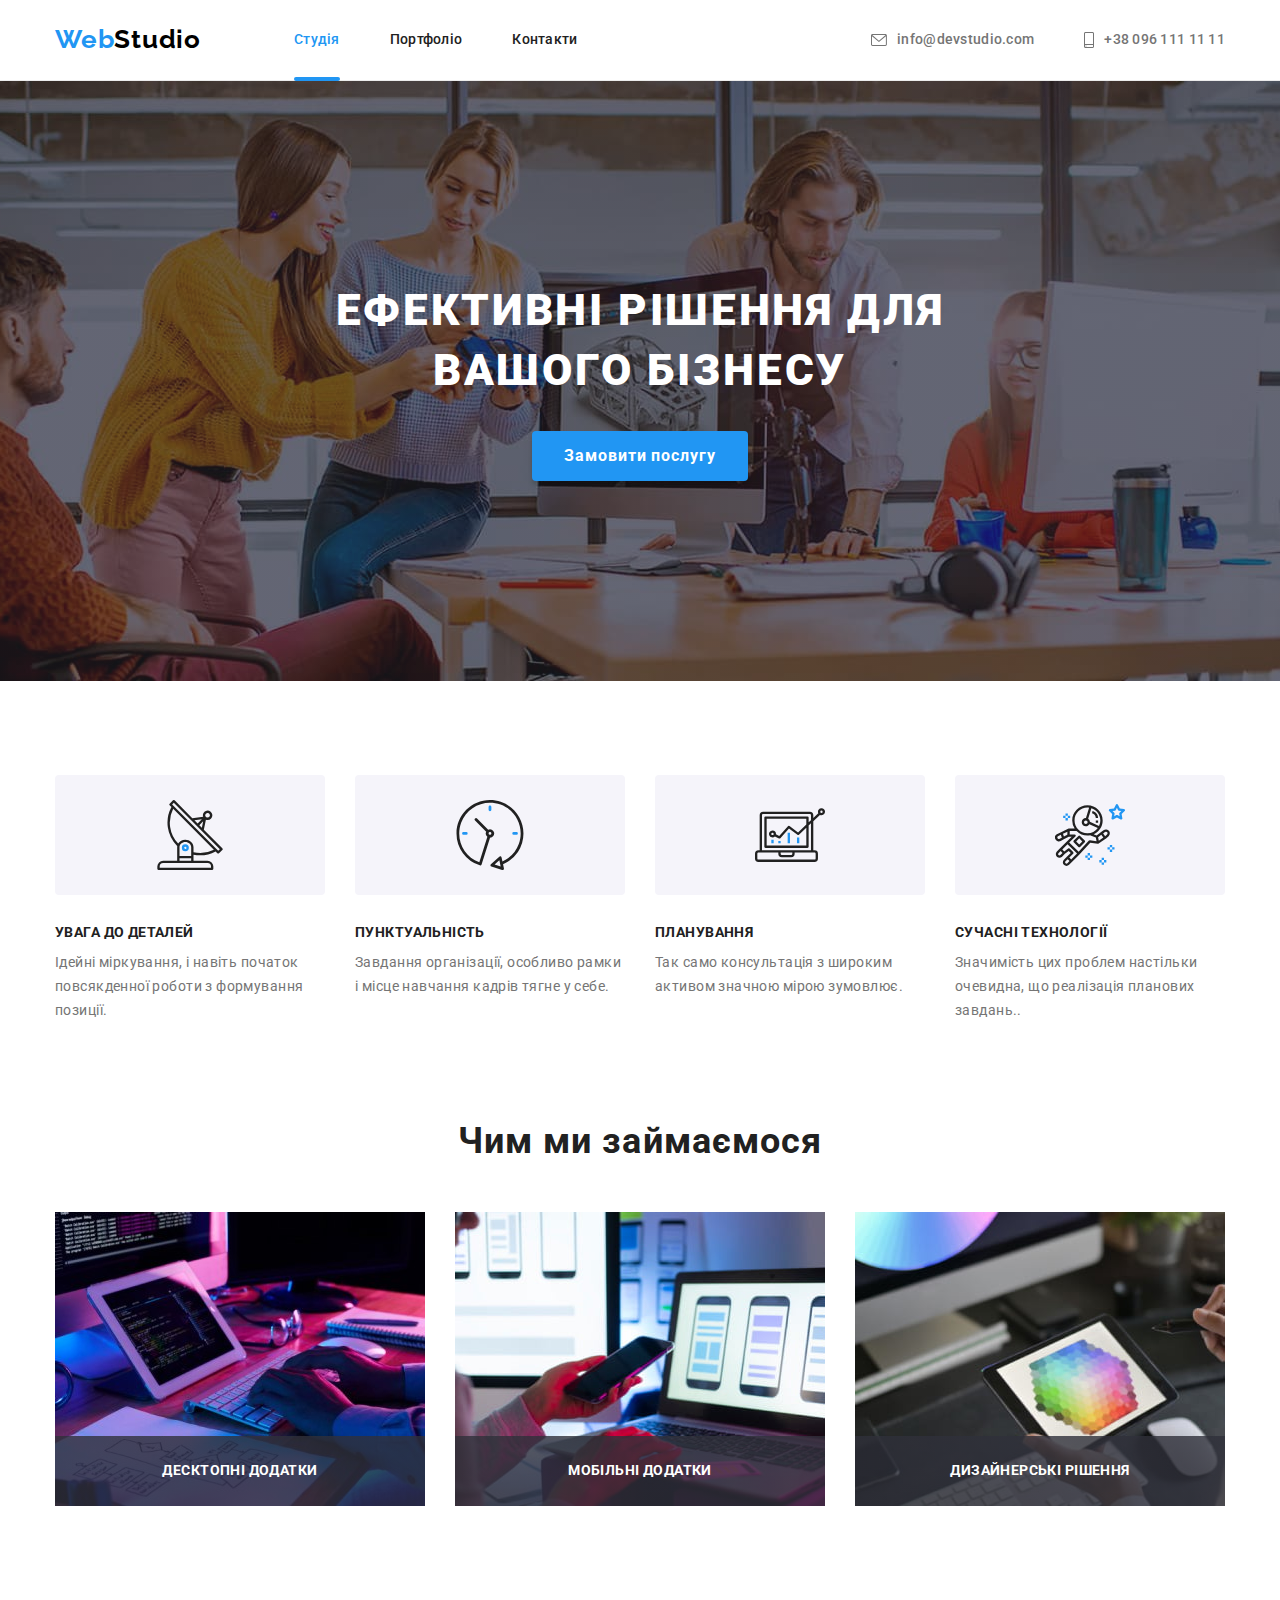
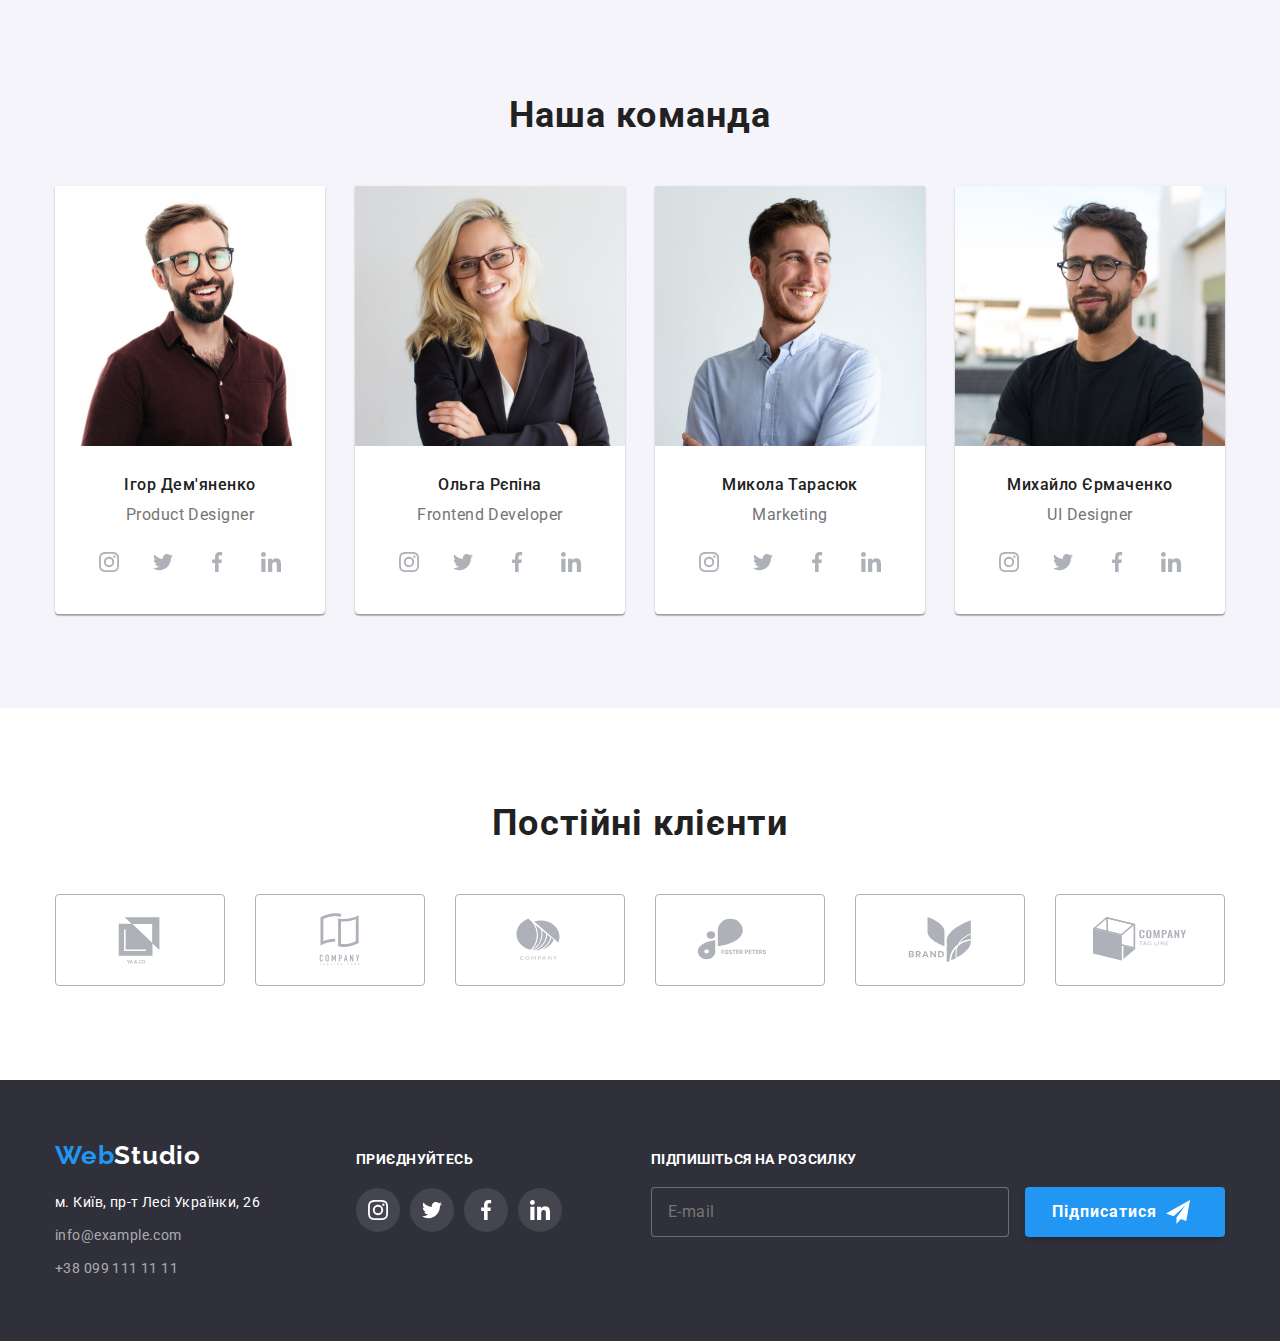
==== index.html @ 896165aa "Initial commit" ====
<!DOCTYPE html>
<html lang="uk">
  <head>
    <meta charset="UTF-8" />
    <meta http-equiv="X-UA-Compatible" content="IE=edge" />
    <meta name="viewport" content="width=device-width, initial-scale=1.0" />
    <link rel="preconnect" href="https://fonts.googleapis.com" />
    <link rel="preconnect" href="https://fonts.gstatic.com" crossorigin />
    <link href="https://fonts.googleapis.com/css2?family=Raleway:wght@700&family=Roboto:wght@400;500;700;900&display=swap" rel="stylesheet" />
    <link rel="stylesheet" href="https://cdnjs.cloudflare.com/ajax/libs/modern-normalize/1.1.0/modern-normalize.min.css" />
    <link rel="stylesheet" href="css/styles.css" />
    <title>Студія</title>
  </head>
  <body>
    <!-- Шапка -->
    <header class="header">
      <!-- Меню навігації -->
      <div class="container header-content">
        <nav class="navigation">
          <!-- Логотип -->
          <a class="logo link" href="./index.html"><span class="web-logo">Web</span>Studio</a>
          <ul class="navigation-list list">
            <!-- Меню сайту -->
            <li class="navigation-item current">
              <a class="link current" href="./index.html">Студія</a>
            </li>
            <li class="navigation-item">
              <a class="link" href="./portfolio.html">Портфоліо</a>
            </li>
            <li class="navigation-item">
              <a class="link" href="">Контакти</a>
            </li>
          </ul>
        </nav>
        <!-- Контакти -->
        <div class="header-contacts">
          <a class="email link" href="mailto:info@devstudio.com">
            <svg class="envelope" width="16" height="12">
              <use href="./images/icons.svg#envelope"></use></svg
            >info@devstudio.com
          </a>
          <a class="telnumber link" href="tel:+380961111111"
            ><svg class="smartphone" width="10" height="16">
              <use href="./images/icons.svg#smartphone"></use></svg
            >+38 096 111 11 11
          </a>
        </div>
      </div>
    </header>
    <!-- Мейн -->
    <main>
      <!-- Наші пропозиції -->
      <section class="hero">
        <div class="overlay">
          <div class="container">
            <h1 class="hero-title">Ефективні рішення для вашого бізнесу</h1>
            <button class="hero-btn" type="button" data-modal-open>Замовити послугу</button>
          </div>
        </div>
      </section>
      <!-- Наші особливості -->
      <section class="features section">
        <div class="container">
          <h2 class="visually-hidden">Наші особливості</h2>
          <ul class="features-list list">
            <li class="features-item">
              <div class="icon-background">
                <svg class="icon" width="70" height="70">
                  <use href="./images/icons.svg#antenna"></use>
                </svg>
              </div>
              <h3 class="features-title">Увага до деталей</h3>
              <p class="features-text">Ідейні міркування, і навіть початок повсякденної роботи з формування позиції.</p>
            </li>
            <li class="features-item">
              <div class="icon-background">
                <svg class="icon" width="70" height="70">
                  <use href="./images/icons.svg#clock"></use>
                </svg>
              </div>
              <h3 class="features-title">Пунктуальність</h3>
              <p class="features-text">Завдання організації, особливо рамки і місце навчання кадрів тягне у себе.</p>
            </li>
            <li class="features-item">
              <div class="icon-background">
                <svg class="icon" width="70" height="70">
                  <use href="./images/icons.svg#diagram"></use>
                </svg>
              </div>
              <h3 class="features-title">Планування</h3>
              <p class="features-text">Так само консультація з широким активом значною мірою зумовлює.</p>
            </li>
            <li class="features-item">
              <div class="icon-background">
                <svg class="icon" width="70" height="70">
                  <use href="./images/icons.svg#astronaut"></use>
                </svg>
              </div>
              <h3 class="features-title">Сучасні технології</h3>
              <p class="features-text">Значимість цих проблем настільки очевидна, що реалізація планових завдань..</p>
            </li>
          </ul>
        </div>
      </section>
      <!-- Зайнятість -->
      <section class="employment section">
        <div class="container">
          <h2 class="employment-title">Чим ми займаємося</h2>
          <ul class="employment-list list">
            <li class="employment-item">
              <img src="./images/box1.jpg" width="370" height="294" alt="Десктопні додатки" />
              <h3 class="employment-overlay">Десктопні додатки</h3>
            </li>
            <li class="employment-item">
              <img src="./images/box2.jpg" width="370" height="294" alt="Мобільні додатки" />
              <h3 class="employment-overlay">Мобільні додатки</h3>
            </li>
            <li class="employment-item">
              <img src="./images/box3.jpg" width="370" height="294" alt="Дизайнерські рішення" />
              <h3 class="employment-overlay">Дизайнерські рішення</h3>
            </li>
          </ul>
        </div>
      </section>
      <!-- Команда -->
      <section class="team section">
        <div class="container">
          <h2 class="team-title">Наша команда</h2>
          <ul class="team-list list">
            <li class="team-item">
              <img src="./images/img1.jpg" width="270" height="260" alt="Ігор Дем'яненко" />
              <h3 class="team-member">Ігор Дем'яненко</h3>
              <p lang="en" class="team-work">Product Designer</p>
              <ul class="social-links list">
                <li class="social-item">
                  <a class="social-icon" href="" target="_blank" rel="noopener noreferrer" aria-label="Instagram">
                    <svg class="icon" width="20" height="20">
                      <use href="./images/icons.svg#instagram"></use>
                    </svg>
                  </a>
                </li>
                <li class="social-item">
                  <a class="social-icon" href="" target="_blank" rel="noopener noreferrer" aria-label="Twitter">
                    <svg class="icon" width="20" height="20">
                      <use href="./images/icons.svg#twitter"></use>
                    </svg>
                  </a>
                </li>
                <li class="social-item">
                  <a class="social-icon" href="" target="_blank" rel="noopener noreferrer" aria-label="Facebook">
                    <svg class="icon" width="20" height="20">
                      <use href="./images/icons.svg#facebook"></use>
                    </svg>
                  </a>
                </li>
                <li class="social-item">
                  <a class="social-icon" href="" target="_blank" rel="noopener noreferrer" aria-label="Linkedin">
                    <svg class="icon" width="20" height="20">
                      <use href="./images/icons.svg#linkedin"></use>
                    </svg>
                  </a>
                </li>
              </ul>
            </li>
            <li class="team-item">
              <img src="./images/img2.jpg" width="270" height="260" alt="Ольга Рєпіна" />
              <h3 class="team-member">Ольга Рєпіна</h3>
              <p lang="en" class="team-work">Frontend Developer</p>
              <ul class="social-links list">
                <li class="social-item">
                  <a class="social-icon" href="" target="_blank" rel="noopener noreferrer" aria-label="Instagram">
                    <svg class="icon" width="20" height="20">
                      <use href="./images/icons.svg#instagram"></use>
                    </svg>
                  </a>
                </li>
                <li class="social-item">
                  <a class="social-icon" href="" target="_blank" rel="noopener noreferrer" aria-label="Twitter">
                    <svg class="icon" width="20" height="20">
                      <use href="./images/icons.svg#twitter"></use>
                    </svg>
                  </a>
                </li>
                <li class="social-item">
                  <a class="social-icon" href="" target="_blank" rel="noopener noreferrer" aria-label="Facebook">
                    <svg class="icon" width="20" height="20">
                      <use href="./images/icons.svg#facebook"></use>
                    </svg>
                  </a>
                </li>
                <li class="social-item">
                  <a class="social-icon" href="" target="_blank" rel="noopener noreferrer" aria-label="Linkedin">
                    <svg class="icon" width="20" height="20">
                      <use href="./images/icons.svg#linkedin"></use>
                    </svg>
                  </a>
                </li>
              </ul>
            </li>
            <li class="team-item">
              <img src="./images/img3.jpg" width="270" height="260" alt="Микола Тарасюк" />
              <h3 class="team-member">Микола Тарасюк</h3>
              <p lang="en" class="team-work">Marketing</p>
              <ul class="social-links list">
                <li class="social-item">
                  <a class="social-icon" href="" target="_blank" rel="noopener noreferrer" aria-label="Instagram">
                    <svg class="icon" width="20" height="20">
                      <use href="./images/icons.svg#instagram"></use>
                    </svg>
                  </a>
                </li>
                <li class="social-item">
                  <a class="social-icon" href="" target="_blank" rel="noopener noreferrer" aria-label="Twitter">
                    <svg class="icon" width="20" height="20">
                      <use href="./images/icons.svg#twitter"></use>
                    </svg>
                  </a>
                </li>
                <li class="social-item">
                  <a class="social-icon" href="" target="_blank" rel="noopener noreferrer" aria-label="Facebook">
                    <svg class="icon" width="20" height="20">
                      <use href="./images/icons.svg#facebook"></use>
                    </svg>
                  </a>
                </li>
                <li class="social-item">
                  <a class="social-icon" href="" target="_blank" rel="noopener noreferrer" aria-label="Linkedin">
                    <svg class="icon" width="20" height="20">
                      <use href="./images/icons.svg#linkedin"></use>
                    </svg>
                  </a>
                </li>
              </ul>
            </li>
            <li class="team-item">
              <img src="./images/img4.jpg" width="270" height="260" alt="Михайло Єрмаченко<" />
              <h3 class="team-member">Михайло Єрмаченко</h3>
              <p lang="en" class="team-work">UI Designer</p>
              <ul class="social-links list">
                <li class="social-item">
                  <a class="social-icon" href="" target="_blank" rel="noopener noreferrer" aria-label="Instagram">
                    <svg class="icon" width="20" height="20">
                      <use href="./images/icons.svg#instagram"></use>
                    </svg>
                  </a>
                </li>
                <li class="social-item">
                  <a class="social-icon" href="" target="_blank" rel="noopener noreferrer" aria-label="Twitter">
                    <svg class="icon" width="20" height="20">
                      <use href="./images/icons.svg#twitter"></use>
                    </svg>
                  </a>
                </li>
                <li class="social-item">
                  <a class="social-icon" href="" target="_blank" rel="noopener noreferrer" aria-label="Facebook">
                    <svg class="icon" width="20" height="20">
                      <use href="./images/icons.svg#facebook"></use>
                    </svg>
                  </a>
                </li>
                <li class="social-item">
                  <a class="social-icon" href="" target="_blank" rel="noopener noreferrer" aria-label="Linkedin">
                    <svg class="icon" width="20" height="20">
                      <use href="./images/icons.svg#linkedin"></use>
                    </svg>
                  </a>
                </li>
              </ul>
            </li>
          </ul>
        </div>
      </section>
      <!-- Постійні клієнти -->
      <section class="partner section">
        <div class="container">
          <h2 class="partner-title">Постійні клієнти</h2>
          <ul class="partner-list list">
            <li class="partner-item">
              <a class="partner-icon" href="" target="_blank" rel="noopener noreferrer" aria-label="Клиент1">
                <svg class="icon" width="106" height="60">
                  <use href="./images/icons.svg#client1"></use>
                </svg>
              </a>
            </li>
            <li class="partner-item">
              <a class="partner-icon" href="" target="_blank" rel="noopener noreferrer" aria-label="Клиент2">
                <svg class="icon" width="106" height="60">
                  <use href="./images/icons.svg#client2"></use>
                </svg>
              </a>
            </li>
            <li class="partner-item">
              <a class="partner-icon" href="" target="_blank" rel="noopener noreferrer" aria-label="Клиент3">
                <svg class="icon" width="106" height="60">
                  <use href="./images/icons.svg#client3"></use>
                </svg>
              </a>
            </li>
            <li class="partner-item">
              <a class="partner-icon" href="" target="_blank" rel="noopener noreferrer" aria-label="Клиент4">
                <svg class="icon" width="106" height="60">
                  <use href="./images/icons.svg#client4"></use>
                </svg>
              </a>
            </li>
            <li class="partner-item">
              <a class="partner-icon" href="" target="_blank" rel="noopener noreferrer" aria-label="Клиент5">
                <svg class="icon" width="106" height="60">
                  <use href="./images/icons.svg#client5"></use>
                </svg>
              </a>
            </li>
            <li class="partner-item">
              <a class="partner-icon" href="" target="_blank" rel="noopener noreferrer" aria-label="Клиент6">
                <svg class="icon" width="106" height="60">
                  <use href="./images/icons.svg#client6"></use>
                </svg>
              </a>
            </li>
          </ul>
        </div>
      </section>
    </main>
    <!-- Підвал -->
    <footer class="footer">
      <div class="container">
        <div class="footer-content">
          <div class="footer-address">
            <a class="logo link" href="./index.html"><span class="web-logo">Web</span><span class="studio-logo">Studio</span> </a>
            <address class="address">
              <p>м. Київ, пр-т Лесі Українки, 26</p>
              <a class="email link" href="mailto:info@example.com">info@example.com</a>
              <a class="telnumber link" href="tel:+380991111111">+38 099 111 11 11</a>
            </address>
          </div>
          <div class="social">
            <h2 class="social-title">Приєднуйтесь</h2>
            <ul class="social-links list">
              <li class="social-item">
                <a class="social-icon" href="" target="_blank" rel="noopener noreferrer" aria-label="Instagram">
                  <svg class="icon" width="20" height="20">
                    <use href="./images/icons.svg#instagram"></use>
                  </svg>
                </a>
              </li>
              <li class="social-item">
                <a class="social-icon" href="" target="_blank" rel="noopener noreferrer" aria-label="Twitter">
                  <svg class="icon" width="20" height="20">
                    <use href="./images/icons.svg#twitter"></use>
                  </svg>
                </a>
              </li>
              <li class="social-item">
                <a class="social-icon" href="" target="_blank" rel="noopener noreferrer" aria-label="Facebook">
                  <svg class="icon" width="20" height="20">
                    <use href="./images/icons.svg#facebook"></use>
                  </svg>
                </a>
              </li>
              <li class="social-item">
                <a class="social-icon" href="" target="_blank" rel="noopener noreferrer" aria-label="Linkedin">
                  <svg class="icon" width="20" height="20">
                    <use href="./images/icons.svg#linkedin"></use>
                  </svg>
                </a>
              </li>
            </ul>
          </div>
          <div class="subscription">
            <form class="subscription-form" autocomplete="off">
              <p>Підпишіться на розсилку</p>
              <div class="subscription-mail">
                <div class="subscription-field">
                  <input class="subscription-input" type="email" name="email" placeholder="E-mail" id="email" />
                  <label class="subscription-label visually-hidden" for="email">E-mail</label>
                </div>
                <button class="submit-btn" type="submit">
                  Підписатися
                  <svg class="send-icon" width="24" height="24">
                    <use href="./images/icons.svg#send-button"></use>
                  </svg>
                </button>
              </div>
            </form>
          </div>
        </div>
      </div>
    </footer>
    <div class="backdrop is-hidden" data-modal>
      <div class="modal">
        <form class="callback" name="callback-form" autocomplete="off">
          <p class="callback-title">Залиште свої дані, ми вам передзвонимо</p>
          <label class="callback-label">
            Ім'я
            <span class="callback-field">
              <input class="callback-input" type="text" name="username" />
              <svg class="callback-icon" width="18" height="18">
                <use href="./images/icons.svg#person-black"></use>
              </svg>
            </span>
          </label>
          <label class="callback-label">
            Телефон
            <span class="callback-field">
              <input class="callback-input" type="tel" name="phonenumber" />
              <svg class="callback-icon" width="18" height="18">
                <use href="./images/icons.svg#phone-black"></use>
              </svg>
            </span>
          </label>
          <label class="callback-label">
            Пошта
            <span class="callback-field">
              <input class="callback-input" type="email" name="email" />
              <svg class="callback-icon" width="18" height="18">
                <use href="./images/icons.svg#email-black"></use>
              </svg>
            </span>
          </label>
          <label class="callback-label">
            Коментар
            <textarea class="callback-comment" name="comment" rows="6" placeholder="Введіть текст"></textarea>
          </label>
          <label class="checkbox-label">
            <input class="checkbox visually-hidden" type="checkbox" name="user-agreement" value="agree" />
            <span class="checkbox-custom">
              <svg class="icon-check" width="12" height="11">
                <use href="./images/icons.svg#check"></use>
              </svg>
            </span>
            <span class="checkbox-title">Погоджуюся з розсилкою та приймаю <a class="user-agreement" href="" target="_blank" rel="noopener noreferrer">Умови договору</a></span>
          </label>
          <button class="submit-btn" type="submit">Відправити</button>
        </form>
        <button class="close-btn" type="button" data-modal-close>
          <svg class="icon" width="18" height="18">
            <use href="./images/icons.svg#close-button"></use>
          </svg>
        </button>
      </div>
    </div>
    <script src="./js/modal.js"></script>
  </body>
</html>
---- css/styles.css ----
:root {
  /* Fonts */
  --general-text-font: 'Roboto', sans-serif;
  --logo-font: 'Raleway', sans-serif;

  /* Colors */
  --primery-text-color: #757575;
  --secondary-text-color: #212121;
  --black-logo-color: #000000;
  --accent-color: #2196f3;
  --white-text-color: #ffffff;
  --secondary-background-color: #f5f4fa;
  --third-background-color: #2f303a;
  --address-contacts-color: rgba(255, 255, 255, 0.6);
  --potrfolio-border-color: #eeeeee;
  --header-border-color: #ececec;
  --close-btn-border-color: rgba(0, 0, 0, 0.1);
  --btn-accent-color: #188ce8;
  --hero-overlay-color: rgba(47, 48, 58, 0.4);
  --employment-overlay-color: rgba(47, 48, 58, 0.8);
  --portfolio-overlay-color: rgba(33, 150, 243, 0.9);
  --backdrop-modal-color: rgba(0, 0, 0, 0.2);
  --partner-item-color: #afb1b8;
  --footer-soclinks-bg-color: rgba(255, 255, 255, 0.1);

  /* Transition properties*/
  --timing-function: cubic-bezier(0.4, 0, 0.2, 1);
  --transition-duration: 250ms;
  --transition-duration-modal: 500ms;
}

/* General  + utility  properties*/

body {
  font-family: var(--general-text-font);
  font-style: normal;
  background-color: var(--white-text-color);
  color: var(--primery-text-color);
}

h1,
h2,
h3,
h4,
h5,
h6,
p,
ul {
  margin: 0;
  padding: 0;
}

img,
svg {
  display: block;
}

.visually-hidden {
  position: absolute;
  white-space: nowrap;
  width: 1px;
  height: 1px;
  overflow: hidden;
  border: 0;
  padding: 0;
  clip: rect(0 0 0 0);
  clip-path: inset(50%);
  margin: -1px;
}

.container {
  width: 1200px;
  margin-left: auto;
  margin-right: auto;
  padding-left: 15px;
  padding-right: 15px;
}
.section {
  padding-top: 94px;
  padding-bottom: 94px;
}

.link {
  text-decoration: none;
}

.list {
  list-style: none;
}

.hero-btn,
.filter-btn {
  font-family: 'Roboto';
  font-style: normal;
  cursor: pointer;
  border: none;
  text-decoration: none;
}

/* Лого */

.logo {
  font-family: var(--logo-font);
  font-weight: 700;
  font-size: 26px;
  line-height: 1.19;
  letter-spacing: 0.03em;

  color: var(--black-logo-color);
}

.web-logo {
  color: var(--accent-color);
}

.studio-logo {
  color: var(--white-text-color);
}

/* Навігація сайту */

.header {
  border-bottom: 1px solid var(--header-border-color);
}

.header-content,
.navigation-list {
  display: flex;
  align-items: center;
}

.navigation {
  display: flex;
  align-items: center;
}

.navigation-list .link.current {
  color: var(--accent-color);
}

.header-content .link {
  display: inline-flex;
  padding-top: 32px;
  padding-bottom: 32px;
}

.navigation .logo {
  margin-right: 93px;
  padding-top: 24px;
  padding-bottom: 25px;
}

.navigation-item:not(:last-child) {
  margin-right: 50px;
}

.header-contacts a:not(:last-child) {
  margin-right: 50px;
}

.navigation {
  margin-right: auto;
}
.navigation-item {
  position: relative;
  font-weight: 500;
  font-size: 14px;
  line-height: 1.14;
  letter-spacing: 0.02em;
}

.navigation-item .link {
  color: var(--secondary-text-color);
  transition: color var(--transition-duration) var(--timing-function);
}

.navigation-item .link:hover,
.navigation-item .link:focus {
  color: var(--accent-color);
}

.navigation-item.current::after {
  position: absolute;
  bottom: -1px;
  left: 0;
  display: block;
  content: '';
  width: 100%;
  height: 4px;
  background-color: var(--accent-color);
  border-radius: 2px;
}

/* Контакти + Підвал */

.email,
.telnumber {
  font-weight: 500;
  font-size: 14px;
  line-height: 1.14;
  letter-spacing: 0.02em;

  color: var(--primery-text-color);

  transition: color var(--transition-duration) var(--timing-function);
}

.header-contacts {
  display: inline-flex;
}

.header-contacts .email,
.header-contacts .telnumber,
.envelope,
.smartphone {
  align-items: center;
}

.smartphone,
.envelope {
  margin-right: 10px;
  fill: currentColor;
}

.address p,
.address a {
  font-style: normal;
  font-weight: 400;
  font-size: 14px;
  line-height: 1.71;
  letter-spacing: 0.03em;

  color: var(--address-contacts-color);
}

.footer-content {
  align-items: baseline;
  display: flex;
}

.footer-address,
.address,
.social {
  display: flex;
  flex-direction: column;
}

.footer-address {
  width: 231px;
  margin-right: 70px;
}

.address p {
  margin-bottom: 9px;

  color: var(--white-text-color);
}

.footer .email {
  margin-bottom: 9px;
}

.email:hover,
.telnumber:hover,
.email:focus,
.telnumber:focus {
  color: var(--accent-color);
}

.footer .logo {
  margin-bottom: 20px;
}

.footer {
  padding: 60px 0;

  background-color: var(--third-background-color);
}

.social-title {
  margin-bottom: 20px;
  font-style: normal;
  font-weight: 700;
  font-size: 14px;
  line-height: 1.14;
  letter-spacing: 0.03em;
  text-transform: uppercase;

  color: var(--white-text-color);
}

/* Мейн */

.hero {
  text-align: center;
  background-color: var(--third-background-color);
}

.overlay {
  padding: 200px 0;
  height: 600px;
  max-width: 1600px;
  margin-right: auto;
  margin-left: auto;

  background-image: linear-gradient(to right, var(--hero-overlay-color), var(--hero-overlay-color)), url(../images/hero.jpg);
  background-repeat: no-repeat;
  background-position: center;
  background-size: cover;
}

.hero-title {
  margin-left: auto;
  margin-right: auto;
  width: 696px;
  margin-bottom: 30px;

  font-weight: 900;
  font-size: 44px;
  line-height: 1.36;
  letter-spacing: 0.06em;
  text-transform: uppercase;

  color: var(--white-text-color);
}

.hero-btn {
  padding: 10px 32px;
  font-weight: 700;
  font-size: 16px;
  line-height: 1.88;
  letter-spacing: 0.06em;

  color: var(--white-text-color);
  background-color: var(--accent-color);
  box-shadow: 0px 4px 4px rgba(0, 0, 0, 0.15);
  border-radius: 4px;

  transition: background-color var(--transition-duration) var(--timing-function);
}

.hero-btn:hover,
.hero-btn:focus {
  background-color: var(--btn-accent-color);
}

/* Наші особливості */

.features-list {
  display: flex;
}

.features.section {
  padding-bottom: 0px;
}

.features-title {
  margin-bottom: 10px;
  font-size: 14px;
  line-height: 1.14;
  letter-spacing: 0.03em;
  text-transform: uppercase;

  color: var(--secondary-text-color);
}

.features-item:not(:last-child) {
  margin-right: 30px;
}

.icon-background {
  display: inline-flex;
  justify-content: center;
  align-items: center;
  width: 270px;
  height: 120px;
  margin-bottom: 30px;

  background-color: var(--secondary-background-color);
  border-radius: 4px;
}

.features-text {
  padding-bottom: 3px;
  font-size: 14px;
  line-height: 1.71;
  letter-spacing: 0.03em;
}

/* Наша зайнятість + Команда + Постійні клієнти */

.employment-title,
.team-title,
.partner-title {
  margin-bottom: 50px;
  font-size: 36px;
  line-height: 1.17;
  text-align: center;
  letter-spacing: 0.03em;

  color: var(--secondary-text-color);
}

.social-links {
  display: flex;
  flex-wrap: wrap;
  gap: 10px;
  flex-basis: calc((100%-20 * 3) / 4);
  justify-content: center;
  color: var(--partner-item-color);
}

.social-icon {
  display: inline-flex;
  width: 44px;
  height: 44px;
  justify-content: center;
  align-items: center;
  border-radius: 50%;

  color: var(--partner-item-color);
  background-color: transparent;

  transition: background-color var(--transition-duration) var(--timing-function), color var(--transition-duration) var(--timing-function);
}

.footer .social-icon {
  color: var(--white-text-color);
  background-color: var(--footer-soclinks-bg-color);
}

.social-icon:hover,
.social-icon:focus {
  color: var(--white-text-color);
  background-color: var(--accent-color);
}

.icon {
  fill: currentColor;
}

.partner-icon {
  display: inline-flex;
  justify-content: center;
  align-items: center;
  width: 170px;
  height: 92px;
  border: 1px solid var(--partner-item-color);
  border-radius: 4px;
  color: var(--partner-item-color);

  transition: color var(--transition-duration) var(--timing-function), border-color var(--transition-duration) var(--timing-function);
}

.partner-icon:hover,
.partner-icon:focus {
  color: var(--accent-color);
  border-color: var(--accent-color);
}

.employment-list,
.team-list,
.partner-list {
  display: flex;
  flex-wrap: wrap;
  gap: 30px;
}
.employment-list {
  flex-basis: calc((100%-30 * 2) / 3);
}

.employment-item {
  position: relative;
}

.employment-overlay {
  display: inline-flex;
  justify-content: center;
  align-items: center;
  position: absolute;
  bottom: 0;
  left: 0;
  width: 100%;
  height: 70px;
  font-size: 14px;
  line-height: 1.14px;
  letter-spacing: 0.03em;
  text-transform: uppercase;
  color: #ffffff;
  background-image: linear-gradient(to top, var(--employment-overlay-color), var(--employment-overlay-color));
}

.team-list {
  flex-basis: calc((100%-30 * 3) / 4);
}

.partner-list {
  flex-basis: calc((100%-30 * 5) / 6);
}

.team {
  background-color: var(--secondary-background-color);
}

.team-item img {
  margin-bottom: 30px;
}
.team-item {
  padding-bottom: 30px;
  background-color: var(--white-text-color);

  box-shadow: 0px 1px 3px rgba(0, 0, 0, 0.12), 0px 1px 1px rgba(0, 0, 0, 0.14), 0px 2px 1px rgba(0, 0, 0, 0.2);
  border-radius: 0px 0px 4px 4px;
}

.team-member {
  margin-bottom: 10px;
  font-weight: 500;
  font-size: 16px;
  line-height: 1.18;
  text-align: center;
  letter-spacing: 0.03em;

  color: var(--secondary-text-color);
}

.team-work {
  padding-bottom: 16px;
  font-size: 16px;
  line-height: 1.187;
  text-align: center;
  letter-spacing: 0.03em;
}

/* Портфоліо */

.filter-list {
  display: flex;
  gap: 8px;
  justify-content: center;
  margin-bottom: 50px;
}

.filter-btn {
  padding: 6px 22px;
  font-weight: 500;
  font-size: 16px;
  line-height: 1.63;
  text-align: center;
  letter-spacing: 0.03em;

  color: var(--secondary-text-color);
  background-color: var(--secondary-background-color);
  border-radius: 4px;

  transition: background-color var(--transition-duration) var(--timing-function), color var(--transition-duration) var(--timing-function), box-shadow var(--transition-duration) var(--timing-function);
}

.filter-btn:hover,
.filter-btn:focus {
  color: var(--white-text-color);
  background-color: var(--accent-color);
  box-shadow: 0px 3px 1px rgba(0, 0, 0, 0.1), 0px 1px 2px rgba(0, 0, 0, 0.08), 0px 2px 2px rgba(0, 0, 0, 0.12);
}

.filter-title {
  font-size: 16px;
  line-height: 1.88;
  letter-spacing: 0.03em;
  color: var(--primery-text-color);
}

.portfolio-list {
  display: flex;
  flex-wrap: wrap;
  gap: 30px;
  flex-basis: calc((100% - 60px) / 3);
  align-content: flex-start;
}

.portfolio-title {
  margin-bottom: 4px;

  font-size: 18px;
  line-height: 2;
  letter-spacing: 0.06em;

  color: var(--secondary-text-color);
}

.portfolio-item .link {
  display: block;
  background-color: var(--white-text-color);
  transition: box-shadow var(--transition-duration) var(--timing-function);
}

.portfolio-item .link:hover {
  box-shadow: 0px 1px 1px rgba(0, 0, 0, 0.12), 0px 4px 4px rgba(0, 0, 0, 0.06), 1px 4px 6px rgba(0, 0, 0, 0.16);
}

.portfolio-text {
  padding: 20px 24px;

  border: 1px solid var(--potrfolio-border-color);
  border-top: none;
}
.portfolio-card {
  position: relative;
  overflow: hidden;
}

.portfolio-overlay {
  display: inline-flex;
  justify-content: center;
  position: absolute;
  bottom: -100%;
  left: 0;
  padding-top: 63px;
  padding-right: 24px;
  padding-bottom: 63px;
  padding-left: 24px;
  width: 100%;
  height: 100%;
  font-size: 18px;
  line-height: 1.56;
  letter-spacing: 0.03em;

  color: var(--white-text-color);

  background-image: linear-gradient(to top, var(--portfolio-overlay-color), var(--portfolio-overlay-color));

  opacity: 0;
  transition: opacity var(--transition-duration) var(--timing-function), transform var(--transition-duration) var(--timing-function);
}

.portfolio-item .link:hover .portfolio-overlay {
  opacity: 1;
  transform: translateY(-100%);
}

/* МОДАЛЬНЕ ВІКНО */

.backdrop {
  position: fixed;
  z-index: 10;
  top: 0;
  left: 0;
  width: 100%;
  height: 100%;
  background-color: var(--backdrop-modal-color);

  transition: opacity var(--transition-duration-modal) var(--timing-function), visibility var(--transition-duration-modal) var(--timing-function);
}

.backdrop.is-hidden {
  opacity: 0;
  visibility: hidden;
  pointer-events: none;
}

.backdrop.is-hidden .modal {
  transform: translate(-250%, -150%) scale(0.1);
}

.modal {
  position: absolute;
  top: 50%;
  left: 50%;
  transform: translate(-50%, -50%) scale(1);
  padding-top: 40px;
  padding-right: 40px;
  padding-bottom: 40px;
  padding-left: 40px;
  min-width: 528px;

  background: var(--white-text-color);
  box-shadow: 0px 1px 3px rgba(0, 0, 0, 0.12), 0px 1px 1px rgba(0, 0, 0, 0.14), 0px 2px 1px rgba(0, 0, 0, 0.2);
  border-radius: 4px;
  transition: transform var(--transition-duration-modal) var(--timing-function);
}

.close-btn {
  display: inline-flex;
  justify-content: center;
  align-items: center;
  position: absolute;
  top: 8px;
  right: 8px;
  width: 30px;
  height: 30px;
  padding: 6px;
  cursor: pointer;
  border-radius: 50%;
  background: var(--white-text-color);
  border: 1px solid var(--close-btn-border-color);
}

.close-btn .icon {
  transition: color var(--transition-duration) var(--timing-function);
}

.close-btn:hover .icon {
  color: var(--accent-color);
}

/* ФОРМИ */

/* Підписка */

.subscription-form {
  display: flex;
  flex-direction: column;
}
.subscription-form p {
  margin-bottom: 20px;
  font-weight: 700;
  font-size: 14px;
  line-height: calc(16 / 14);
  letter-spacing: 0.03em;
  text-transform: uppercase;

  color: var(--white-text-color);
}

.subscription {
  margin-left: auto;
}

.subscription-field {
  display: inline-flex;
  align-items: center;
  margin-right: 12px;
}

.subscription-input {
  width: 358px;
  height: 50px;
  padding-top: 15px;
  padding-left: 16px;
  padding-bottom: 15px;
  padding-right: 16px;
  font-weight: 400;
  font-size: 16px;
  line-height: calc(20 / 16);
  letter-spacing: 0.03em;

  color: var(--white-text-color);

  background-color: var(--third-background-color);

  border: 1px solid rgba(255, 255, 255, 0.3);
  border-radius: 4px;

  outline: transparent;

  transition: border var(--transition-duration) var(--timing-function);
}

.subscription-input:focus {
  border-color: var(--accent-color);
}

.submit-btn {
  display: inline-flex;
  align-items: center;
  text-align: center;
  padding-top: 10px;
  padding-left: 27px;
  padding-bottom: 10px;
  padding-right: 27px;
  width: 200px;
  height: 50px;
  font-weight: 700;
  font-size: 16px;
  line-height: calc(30 / 16);
  letter-spacing: 0.06em;

  color: var(--white-text-color);
  background: var(--accent-color);

  box-shadow: 0px 4px 4px rgba(0, 0, 0, 0.15);
  border-radius: 4px;
  border: none;
  cursor: pointer;

  transition: background var(--transition-duration) var(--timing-function);
}

.submit-btn:hover,
.submit-btnn:focus {
  background-color: var(--btn-accent-color);
}

.send-icon {
  margin-left: 9px;
  fill: currentColor;
}

/* Зворотній зв'язок */

.callback-title {
  font-weight: 700;
  font-size: 20px;
  line-height: calc(23 / 20);
  text-align: center;
  letter-spacing: 0.03em;
  margin-bottom: 12px;

  color: var(--secondary-text-color);
}

.callback-label {
  display: inline-flex;
  flex-direction: column;
  width: 100%;
  margin-bottom: 10px;
  font-weight: 400;
  font-size: 12px;
  line-height: calc(14 / 12);
  letter-spacing: 0.01em;
}

.callback-label:nth-child(5) {
  margin-bottom: 20px;
}

.callback-field {
  margin-top: 4px;
  position: relative;
}

.callback-input {
  width: 100%;
  height: 40px;
  padding-left: 42px;

  font-weight: 400;
  font-size: 14px;
  line-height: calc(16 / 14);
  letter-spacing: 0.03em;
  color: var(--secondary-text-color);

  border: 1px solid rgba(33, 33, 33, 0.2);
  border-radius: 4px;
  outline: transparent;

  transition: border var(--transition-duration) var(--timing-function);
}

.callback-input:focus {
  border-color: var(--accent-color);
}

.callback-comment {
  width: 100%;
  margin-top: 4px;
  padding-top: 12px;
  padding-right: 16px;
  padding-bottom: 12px;
  padding-left: 16px;

  font-weight: 400;
  font-size: 14px;
  line-height: 1.11;
  letter-spacing: 0.03em;
  color: var(--secondary-text-color);

  border: 1px solid rgba(33, 33, 33, 0.2);
  border-radius: 4px;
  resize: none;
  outline: transparent;

  transition: border var(--transition-duration) var(--timing-function);
}

.callback-comment:focus {
  border-color: var(--accent-color);
}

.callback-icon {
  position: absolute;
  top: 50%;
  left: 15px;

  transform: translateY(-50%);

  transition: fill var(--transition-duration) var(--timing-function);
}

.callback-input:focus + .callback-icon {
  fill: var(--accent-color);
}

.callback .submit-btn {
  display: inline-block;
}

.callback {
  display: flex;
  flex-direction: column;
  align-items: center;
}

.checkbox-label {
  display: inline-flex;
  justify-content: center;
  align-items: center;
  margin-bottom: 30px;
  font-size: 14px;
  line-height: calc(24 / 14);
  letter-spacing: 0.03em;
}

.checkbox-custom {
  display: flex;
  justify-content: center;
  align-items: center;
  width: 16px;
  height: 15px;
  margin-right: 8px;
  background-color: var(--white-text-color);

  border: 2px solid var(--secondary-text-color);
  border-radius: 2px;

  transition: background var(--transition-duration) var(--timing-function), border var(--transition-duration) var(--timing-function);
}

.checkbox:checked + .checkbox-custom {
  background-color: var(--accent-color);
  border-color: var(--accent-color);
}

.checkbox:hover + .checkbox-custom,
.checkbox:focus + .checkbox-custom {
  border-color: var(--accent-color);
}

.icon-check {
  transition: transform var(--transition-duration) var(--timing-function), border var(--transition-duration) var(--timing-function);
}

.checkbox:checked + .checkbox-custom > .icon-check {
  transform: scale(1.1);
}

.user-agreement {
  color: var(--accent-color);
}
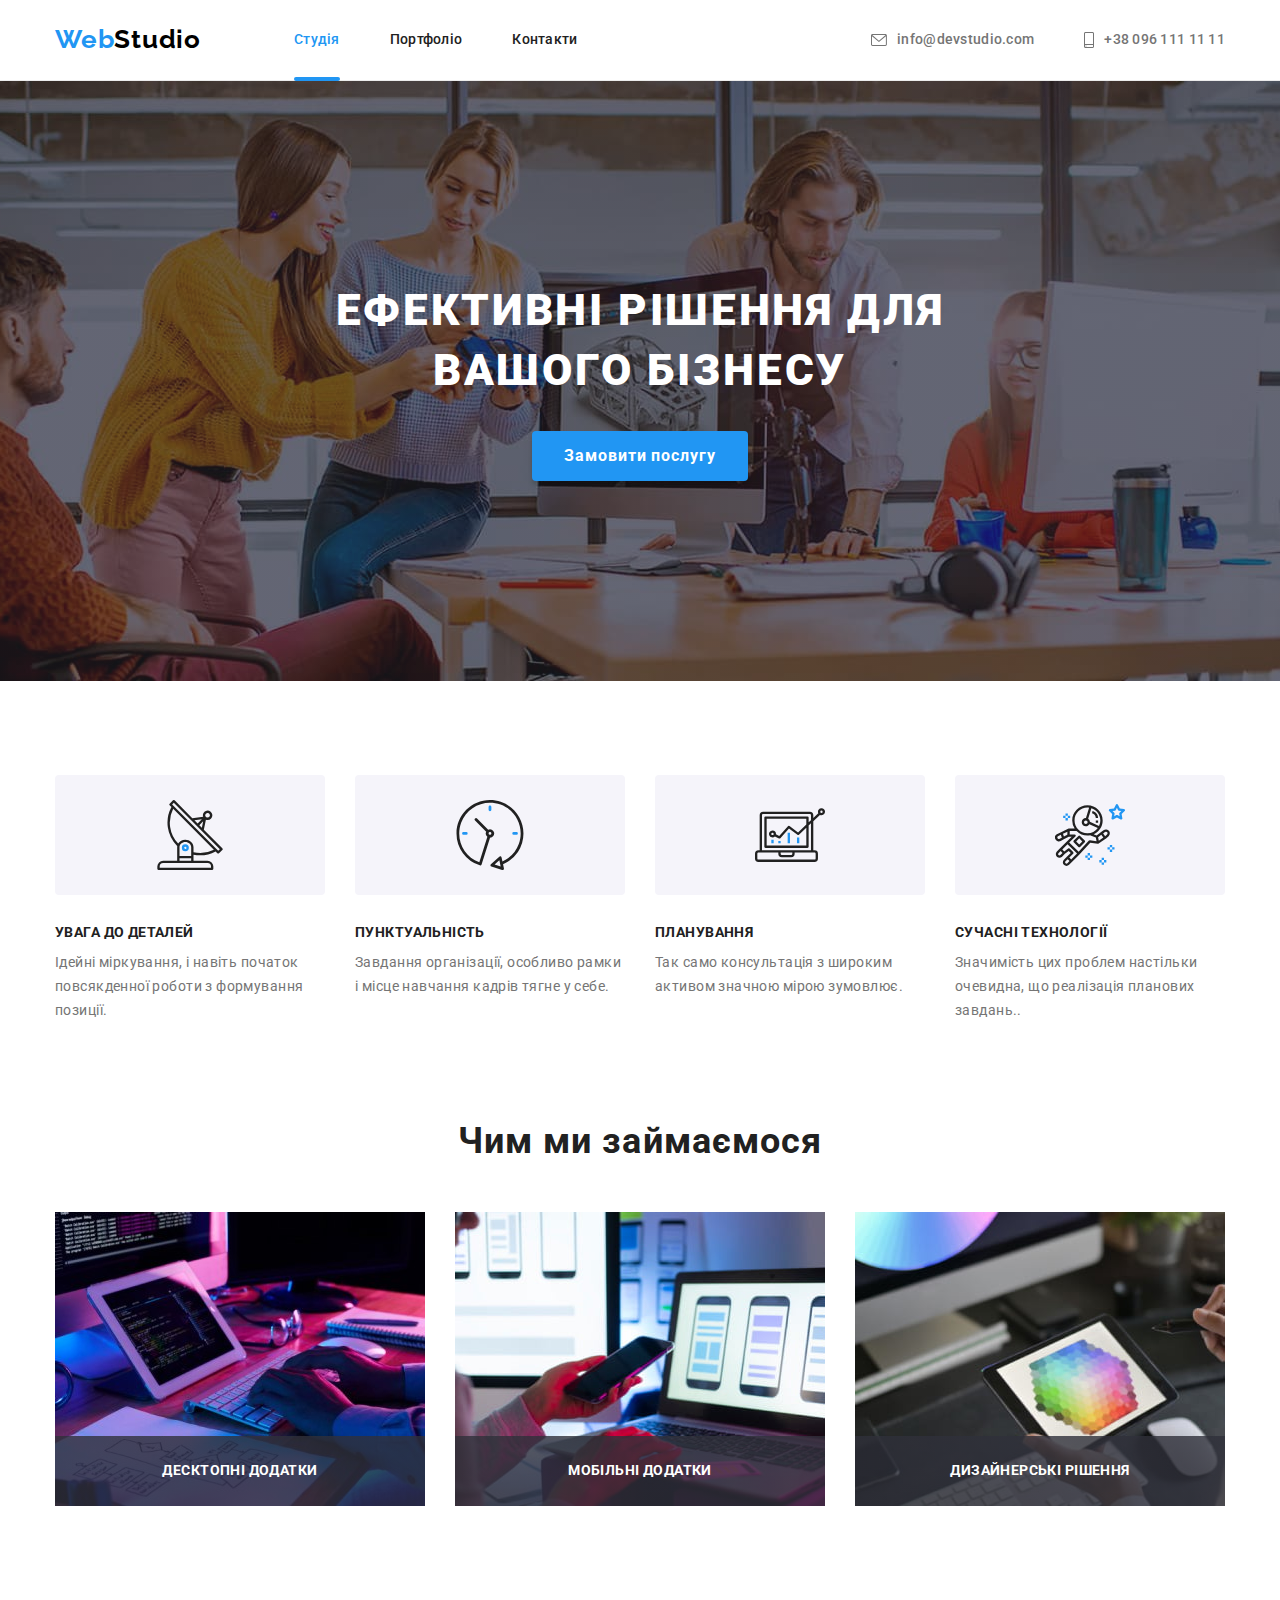
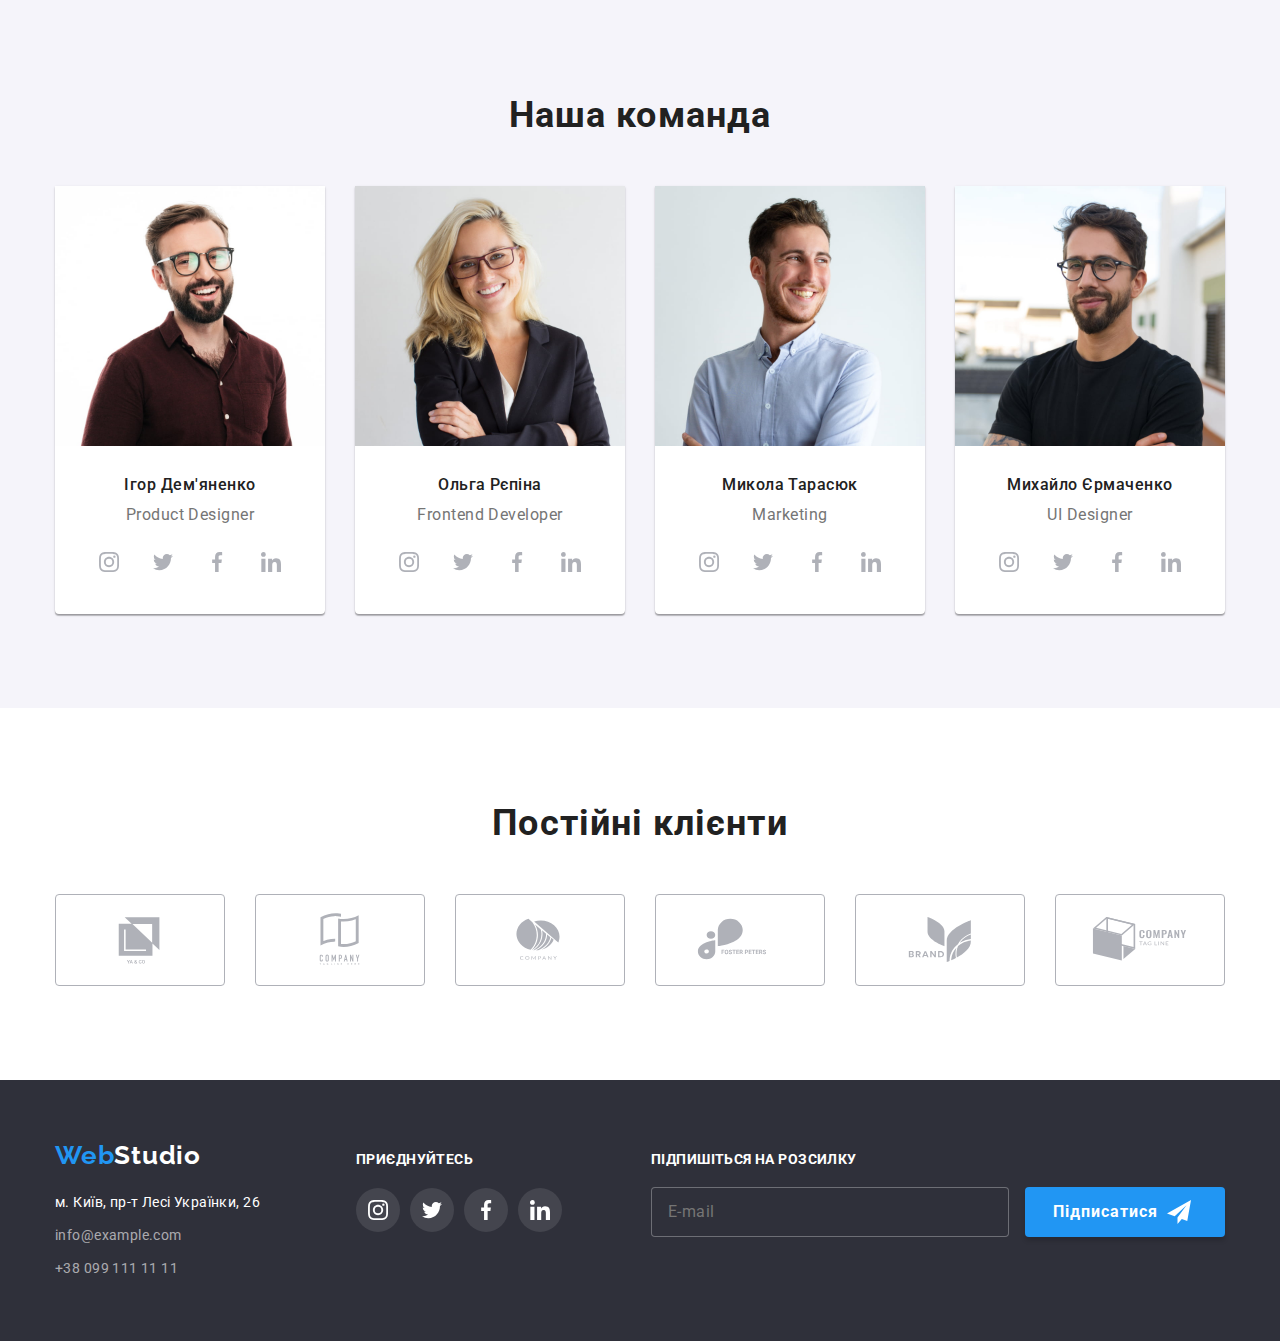
==== commit 5c743447: "1" ====
--- a/index.html
+++ b/index.html
@@ -15,31 +15,31 @@
     <!-- Шапка -->
     <header class="header">
       <!-- Меню навігації -->
-      <div class="container header-content">
+      <div class="container header__container">
         <nav class="navigation">
           <!-- Логотип -->
-          <a class="logo link" href="./index.html"><span class="web-logo">Web</span>Studio</a>
-          <ul class="navigation-list list">
+          <a class="logo navigation__logo link" href="./index.html"><span class="web-logo">Web</span>Studio</a>
+          <ul class="navigation__list list">
             <!-- Меню сайту -->
-            <li class="navigation-item current">
-              <a class="link current" href="./index.html">Студія</a>
-            </li>
-            <li class="navigation-item">
-              <a class="link" href="./portfolio.html">Портфоліо</a>
-            </li>
-            <li class="navigation-item">
-              <a class="link" href="">Контакти</a>
+            <li class="navigation__item current">
+              <a class="navigation__link link current" href="./index.html">Студія</a>
+            </li>
+            <li class="navigation__item">
+              <a class="navigation__link link" href="./portfolio.html">Портфоліо</a>
+            </li>
+            <li class="navigation__item">
+              <a class="navigation__link link" href="">Контакти</a>
             </li>
           </ul>
         </nav>
         <!-- Контакти -->
-        <div class="header-contacts">
-          <a class="email link" href="mailto:info@devstudio.com">
+        <div class="contacts">
+          <a class="email contacts__email link" href="mailto:info@devstudio.com">
             <svg class="envelope" width="16" height="12">
               <use href="./images/icons.svg#envelope"></use></svg
             >info@devstudio.com
           </a>
-          <a class="telnumber link" href="tel:+380961111111"
+          <a class="phone contacts__phone link" href="tel:+380961111111"
             ><svg class="smartphone" width="10" height="16">
               <use href="./images/icons.svg#smartphone"></use></svg
             >+38 096 111 11 11
@@ -53,51 +53,51 @@
       <section class="hero">
         <div class="overlay">
           <div class="container">
-            <h1 class="hero-title">Ефективні рішення для вашого бізнесу</h1>
-            <button class="hero-btn" type="button" data-modal-open>Замовити послугу</button>
+            <h1 class="hero__title">Ефективні рішення для вашого бізнесу</h1>
+            <button class="button hero__btn" type="button" data-modal-open>Замовити послугу</button>
           </div>
         </div>
       </section>
       <!-- Наші особливості -->
       <section class="features section">
         <div class="container">
-          <h2 class="visually-hidden">Наші особливості</h2>
-          <ul class="features-list list">
-            <li class="features-item">
-              <div class="icon-background">
-                <svg class="icon" width="70" height="70">
+          <h2 class="features__title visually-hidden">Наші особливості</h2>
+          <ul class="features__list list">
+            <li class="features__item">
+              <div class="features__icon-bg">
+                <svg class="features__icon" width="70" height="70">
                   <use href="./images/icons.svg#antenna"></use>
                 </svg>
               </div>
-              <h3 class="features-title">Увага до деталей</h3>
-              <p class="features-text">Ідейні міркування, і навіть початок повсякденної роботи з формування позиції.</p>
-            </li>
-            <li class="features-item">
-              <div class="icon-background">
-                <svg class="icon" width="70" height="70">
+              <h3 class="features__title">Увага до деталей</h3>
+              <p class="features__text">Ідейні міркування, і навіть початок повсякденної роботи з формування позиції.</p>
+            </li>
+            <li class="features__item">
+              <div class="features__icon-bg">
+                <svg class="features__icon" width="70" height="70">
                   <use href="./images/icons.svg#clock"></use>
                 </svg>
               </div>
-              <h3 class="features-title">Пунктуальність</h3>
-              <p class="features-text">Завдання організації, особливо рамки і місце навчання кадрів тягне у себе.</p>
-            </li>
-            <li class="features-item">
-              <div class="icon-background">
-                <svg class="icon" width="70" height="70">
+              <h3 class="features__title">Пунктуальність</h3>
+              <p class="features__text">Завдання організації, особливо рамки і місце навчання кадрів тягне у себе.</p>
+            </li>
+            <li class="features__item">
+              <div class="features__icon-bg">
+                <svg class="features__icon" width="70" height="70">
                   <use href="./images/icons.svg#diagram"></use>
                 </svg>
               </div>
-              <h3 class="features-title">Планування</h3>
-              <p class="features-text">Так само консультація з широким активом значною мірою зумовлює.</p>
-            </li>
-            <li class="features-item">
-              <div class="icon-background">
-                <svg class="icon" width="70" height="70">
+              <h3 class="features__title">Планування</h3>
+              <p class="features__text">Так само консультація з широким активом значною мірою зумовлює.</p>
+            </li>
+            <li class="features__item">
+              <div class="features__icon-bg">
+                <svg class="features__icon" width="70" height="70">
                   <use href="./images/icons.svg#astronaut"></use>
                 </svg>
               </div>
-              <h3 class="features-title">Сучасні технології</h3>
-              <p class="features-text">Значимість цих проблем настільки очевидна, що реалізація планових завдань..</p>
+              <h3 class="features__title">Сучасні технології</h3>
+              <p class="features__text">Значимість цих проблем настільки очевидна, що реалізація планових завдань..</p>
             </li>
           </ul>
         </div>
@@ -105,19 +105,19 @@
       <!-- Зайнятість -->
       <section class="employment section">
         <div class="container">
-          <h2 class="employment-title">Чим ми займаємося</h2>
-          <ul class="employment-list list">
-            <li class="employment-item">
+          <h2 class="employment__title">Чим ми займаємося</h2>
+          <ul class="employment__list list">
+            <li class="employment__item">
               <img src="./images/box1.jpg" width="370" height="294" alt="Десктопні додатки" />
-              <h3 class="employment-overlay">Десктопні додатки</h3>
-            </li>
-            <li class="employment-item">
+              <h3 class="employment__overlay">Десктопні додатки</h3>
+            </li>
+            <li class="employment__item">
               <img src="./images/box2.jpg" width="370" height="294" alt="Мобільні додатки" />
-              <h3 class="employment-overlay">Мобільні додатки</h3>
-            </li>
-            <li class="employment-item">
+              <h3 class="employment__overlay">Мобільні додатки</h3>
+            </li>
+            <li class="employment__item">
               <img src="./images/box3.jpg" width="370" height="294" alt="Дизайнерські рішення" />
-              <h3 class="employment-overlay">Дизайнерські рішення</h3>
+              <h3 class="employment__overlay">Дизайнерські рішення</h3>
             </li>
           </ul>
         </div>
@@ -125,142 +125,142 @@
       <!-- Команда -->
       <section class="team section">
         <div class="container">
-          <h2 class="team-title">Наша команда</h2>
-          <ul class="team-list list">
-            <li class="team-item">
-              <img src="./images/img1.jpg" width="270" height="260" alt="Ігор Дем'яненко" />
-              <h3 class="team-member">Ігор Дем'яненко</h3>
-              <p lang="en" class="team-work">Product Designer</p>
-              <ul class="social-links list">
-                <li class="social-item">
-                  <a class="social-icon" href="" target="_blank" rel="noopener noreferrer" aria-label="Instagram">
-                    <svg class="icon" width="20" height="20">
+          <h2 class="team__title">Наша команда</h2>
+          <ul class="team__list list">
+            <li class="team__item">
+              <img class="team__photo" src="./images/img1.jpg" width="270" height="260" alt="Ігор Дем'яненко" />
+              <h3 class="team__member">Ігор Дем'яненко</h3>
+              <p lang="en" class="team__work">Product Designer</p>
+              <ul class="social__list list">
+                <li class="social__item">
+                  <a class="social__link" href="" target="_blank" rel="noopener noreferrer" aria-label="Instagram">
+                    <svg class="social__icon" width="20" height="20">
                       <use href="./images/icons.svg#instagram"></use>
                     </svg>
                   </a>
                 </li>
-                <li class="social-item">
-                  <a class="social-icon" href="" target="_blank" rel="noopener noreferrer" aria-label="Twitter">
-                    <svg class="icon" width="20" height="20">
+                <li class="social__item">
+                  <a class="social__link" href="" target="_blank" rel="noopener noreferrer" aria-label="Twitter">
+                    <svg class="social__icon" width="20" height="20">
                       <use href="./images/icons.svg#twitter"></use>
                     </svg>
                   </a>
                 </li>
-                <li class="social-item">
-                  <a class="social-icon" href="" target="_blank" rel="noopener noreferrer" aria-label="Facebook">
-                    <svg class="icon" width="20" height="20">
+                <li class="social__item">
+                  <a class="social__link" href="" target="_blank" rel="noopener noreferrer" aria-label="Facebook">
+                    <svg class="social__icon" width="20" height="20">
                       <use href="./images/icons.svg#facebook"></use>
                     </svg>
                   </a>
                 </li>
-                <li class="social-item">
-                  <a class="social-icon" href="" target="_blank" rel="noopener noreferrer" aria-label="Linkedin">
-                    <svg class="icon" width="20" height="20">
+                <li class="social__item">
+                  <a class="social__link" href="" target="_blank" rel="noopener noreferrer" aria-label="Linkedin">
+                    <svg class="social__icon" width="20" height="20">
                       <use href="./images/icons.svg#linkedin"></use>
                     </svg>
                   </a>
                 </li>
               </ul>
             </li>
-            <li class="team-item">
-              <img src="./images/img2.jpg" width="270" height="260" alt="Ольга Рєпіна" />
-              <h3 class="team-member">Ольга Рєпіна</h3>
-              <p lang="en" class="team-work">Frontend Developer</p>
-              <ul class="social-links list">
-                <li class="social-item">
-                  <a class="social-icon" href="" target="_blank" rel="noopener noreferrer" aria-label="Instagram">
-                    <svg class="icon" width="20" height="20">
+            <li class="team__item">
+              <img class="team__photo" src="./images/img2.jpg" width="270" height="260" alt="Ольга Рєпіна" />
+              <h3 class="team__member">Ольга Рєпіна</h3>
+              <p lang="en" class="team__work">Frontend Developer</p>
+              <ul class="social__list list">
+                <li class="social__item">
+                  <a class="social__link" href="" target="_blank" rel="noopener noreferrer" aria-label="Instagram">
+                    <svg class="social__icon" width="20" height="20">
                       <use href="./images/icons.svg#instagram"></use>
                     </svg>
                   </a>
                 </li>
-                <li class="social-item">
-                  <a class="social-icon" href="" target="_blank" rel="noopener noreferrer" aria-label="Twitter">
-                    <svg class="icon" width="20" height="20">
+                <li class="social__item">
+                  <a class="social__link" href="" target="_blank" rel="noopener noreferrer" aria-label="Twitter">
+                    <svg class="social__icon" width="20" height="20">
                       <use href="./images/icons.svg#twitter"></use>
                     </svg>
                   </a>
                 </li>
-                <li class="social-item">
-                  <a class="social-icon" href="" target="_blank" rel="noopener noreferrer" aria-label="Facebook">
-                    <svg class="icon" width="20" height="20">
+                <li class="social__item">
+                  <a class="social__link" href="" target="_blank" rel="noopener noreferrer" aria-label="Facebook">
+                    <svg class="social__icon" width="20" height="20">
                       <use href="./images/icons.svg#facebook"></use>
                     </svg>
                   </a>
                 </li>
-                <li class="social-item">
-                  <a class="social-icon" href="" target="_blank" rel="noopener noreferrer" aria-label="Linkedin">
-                    <svg class="icon" width="20" height="20">
+                <li class="social__item">
+                  <a class="social__link" href="" target="_blank" rel="noopener noreferrer" aria-label="Linkedin">
+                    <svg class="social__icon" width="20" height="20">
                       <use href="./images/icons.svg#linkedin"></use>
                     </svg>
                   </a>
                 </li>
               </ul>
             </li>
-            <li class="team-item">
-              <img src="./images/img3.jpg" width="270" height="260" alt="Микола Тарасюк" />
-              <h3 class="team-member">Микола Тарасюк</h3>
-              <p lang="en" class="team-work">Marketing</p>
-              <ul class="social-links list">
-                <li class="social-item">
-                  <a class="social-icon" href="" target="_blank" rel="noopener noreferrer" aria-label="Instagram">
-                    <svg class="icon" width="20" height="20">
+            <li class="team__item">
+              <img class="team__photo" src="./images/img3.jpg" width="270" height="260" alt="Микола Тарасюк" />
+              <h3 class="team__member">Микола Тарасюк</h3>
+              <p lang="en" class="team__work">Marketing</p>
+              <ul class="social__list list">
+                <li class="social__item">
+                  <a class="social__link" href="" target="_blank" rel="noopener noreferrer" aria-label="Instagram">
+                    <svg class="social__icon" width="20" height="20">
                       <use href="./images/icons.svg#instagram"></use>
                     </svg>
                   </a>
                 </li>
-                <li class="social-item">
-                  <a class="social-icon" href="" target="_blank" rel="noopener noreferrer" aria-label="Twitter">
-                    <svg class="icon" width="20" height="20">
+                <li class="social__item">
+                  <a class="social__link" href="" target="_blank" rel="noopener noreferrer" aria-label="Twitter">
+                    <svg class="social__icon" width="20" height="20">
                       <use href="./images/icons.svg#twitter"></use>
                     </svg>
                   </a>
                 </li>
-                <li class="social-item">
-                  <a class="social-icon" href="" target="_blank" rel="noopener noreferrer" aria-label="Facebook">
-                    <svg class="icon" width="20" height="20">
+                <li class="social__item">
+                  <a class="social__link" href="" target="_blank" rel="noopener noreferrer" aria-label="Facebook">
+                    <svg class="social__icon" width="20" height="20">
                       <use href="./images/icons.svg#facebook"></use>
                     </svg>
                   </a>
                 </li>
-                <li class="social-item">
-                  <a class="social-icon" href="" target="_blank" rel="noopener noreferrer" aria-label="Linkedin">
-                    <svg class="icon" width="20" height="20">
+                <li class="social__item">
+                  <a class="social__link" href="" target="_blank" rel="noopener noreferrer" aria-label="Linkedin">
+                    <svg class="social__icon" width="20" height="20">
                       <use href="./images/icons.svg#linkedin"></use>
                     </svg>
                   </a>
                 </li>
               </ul>
             </li>
-            <li class="team-item">
-              <img src="./images/img4.jpg" width="270" height="260" alt="Михайло Єрмаченко<" />
-              <h3 class="team-member">Михайло Єрмаченко</h3>
-              <p lang="en" class="team-work">UI Designer</p>
-              <ul class="social-links list">
-                <li class="social-item">
-                  <a class="social-icon" href="" target="_blank" rel="noopener noreferrer" aria-label="Instagram">
-                    <svg class="icon" width="20" height="20">
+            <li class="team__item">
+              <img class="team__photo" src="./images/img4.jpg" width="270" height="260" alt="Михайло Єрмаченко<" />
+              <h3 class="team__member">Михайло Єрмаченко</h3>
+              <p lang="en" class="team__work">UI Designer</p>
+              <ul class="social__list list">
+                <li class="social__item">
+                  <a class="social__link" href="" target="_blank" rel="noopener noreferrer" aria-label="Instagram">
+                    <svg class="social__icon" width="20" height="20">
                       <use href="./images/icons.svg#instagram"></use>
                     </svg>
                   </a>
                 </li>
-                <li class="social-item">
-                  <a class="social-icon" href="" target="_blank" rel="noopener noreferrer" aria-label="Twitter">
-                    <svg class="icon" width="20" height="20">
+                <li class="social__item">
+                  <a class="social__link" href="" target="_blank" rel="noopener noreferrer" aria-label="Twitter">
+                    <svg class="social__icon" width="20" height="20">
                       <use href="./images/icons.svg#twitter"></use>
                     </svg>
                   </a>
                 </li>
-                <li class="social-item">
-                  <a class="social-icon" href="" target="_blank" rel="noopener noreferrer" aria-label="Facebook">
-                    <svg class="icon" width="20" height="20">
+                <li class="social__item">
+                  <a class="social__link" href="" target="_blank" rel="noopener noreferrer" aria-label="Facebook">
+                    <svg class="social__icon" width="20" height="20">
                       <use href="./images/icons.svg#facebook"></use>
                     </svg>
                   </a>
                 </li>
-                <li class="social-item">
-                  <a class="social-icon" href="" target="_blank" rel="noopener noreferrer" aria-label="Linkedin">
-                    <svg class="icon" width="20" height="20">
+                <li class="social__item">
+                  <a class="social__link" href="" target="_blank" rel="noopener noreferrer" aria-label="Linkedin">
+                    <svg class="social__icon" width="20" height="20">
                       <use href="./images/icons.svg#linkedin"></use>
                     </svg>
                   </a>
@@ -273,46 +273,46 @@
       <!-- Постійні клієнти -->
       <section class="partner section">
         <div class="container">
-          <h2 class="partner-title">Постійні клієнти</h2>
-          <ul class="partner-list list">
-            <li class="partner-item">
-              <a class="partner-icon" href="" target="_blank" rel="noopener noreferrer" aria-label="Клиент1">
-                <svg class="icon" width="106" height="60">
+          <h2 class="partner__title">Постійні клієнти</h2>
+          <ul class="partner__list list">
+            <li class="partner__item">
+              <a class="partner__link" href="" target="_blank" rel="noopener noreferrer" aria-label="Клиент1">
+                <svg class="partner__icon" width="106" height="60">
                   <use href="./images/icons.svg#client1"></use>
                 </svg>
               </a>
             </li>
-            <li class="partner-item">
-              <a class="partner-icon" href="" target="_blank" rel="noopener noreferrer" aria-label="Клиент2">
-                <svg class="icon" width="106" height="60">
+            <li class="partner__item">
+              <a class="partner__link" href="" target="_blank" rel="noopener noreferrer" aria-label="Клиент2">
+                <svg class="partner__icon" width="106" height="60">
                   <use href="./images/icons.svg#client2"></use>
                 </svg>
               </a>
             </li>
-            <li class="partner-item">
-              <a class="partner-icon" href="" target="_blank" rel="noopener noreferrer" aria-label="Клиент3">
-                <svg class="icon" width="106" height="60">
+            <li class="partner__item">
+              <a class="partner__link" href="" target="_blank" rel="noopener noreferrer" aria-label="Клиент3">
+                <svg class="partner__icon" width="106" height="60">
                   <use href="./images/icons.svg#client3"></use>
                 </svg>
               </a>
             </li>
-            <li class="partner-item">
-              <a class="partner-icon" href="" target="_blank" rel="noopener noreferrer" aria-label="Клиент4">
-                <svg class="icon" width="106" height="60">
+            <li class="partner__item">
+              <a class="partner__link" href="" target="_blank" rel="noopener noreferrer" aria-label="Клиент4">
+                <svg class="partner__icon" width="106" height="60">
                   <use href="./images/icons.svg#client4"></use>
                 </svg>
               </a>
             </li>
-            <li class="partner-item">
-              <a class="partner-icon" href="" target="_blank" rel="noopener noreferrer" aria-label="Клиент5">
-                <svg class="icon" width="106" height="60">
+            <li class="partner__item">
+              <a class="partner__link" href="" target="_blank" rel="noopener noreferrer" aria-label="Клиент5">
+                <svg class="partner__icon" width="106" height="60">
                   <use href="./images/icons.svg#client5"></use>
                 </svg>
               </a>
             </li>
-            <li class="partner-item">
-              <a class="partner-icon" href="" target="_blank" rel="noopener noreferrer" aria-label="Клиент6">
-                <svg class="icon" width="106" height="60">
+            <li class="partner__item">
+              <a class="partner__link" href="" target="_blank" rel="noopener noreferrer" aria-label="Клиент6">
+                <svg class="partner__icon" width="106" height="60">
                   <use href="./images/icons.svg#client6"></use>
                 </svg>
               </a>
@@ -324,42 +324,42 @@
     <!-- Підвал -->
     <footer class="footer">
       <div class="container">
-        <div class="footer-content">
-          <div class="footer-address">
-            <a class="logo link" href="./index.html"><span class="web-logo">Web</span><span class="studio-logo">Studio</span> </a>
+        <div class="footer__content">
+          <div class="footer__address">
+            <a class="logo footer__logo link" href="./index.html"><span class="web-logo">Web</span><span class="studio-logo">Studio</span> </a>
             <address class="address">
-              <p>м. Київ, пр-т Лесі Українки, 26</p>
-              <a class="email link" href="mailto:info@example.com">info@example.com</a>
-              <a class="telnumber link" href="tel:+380991111111">+38 099 111 11 11</a>
+              <p class="address__text">м. Київ, пр-т Лесі Українки, 26</p>
+              <a class="email address__email link" href="mailto:info@example.com">info@example.com</a>
+              <a class="phone address__phone link" href="tel:+380991111111">+38 099 111 11 11</a>
             </address>
           </div>
           <div class="social">
-            <h2 class="social-title">Приєднуйтесь</h2>
-            <ul class="social-links list">
-              <li class="social-item">
-                <a class="social-icon" href="" target="_blank" rel="noopener noreferrer" aria-label="Instagram">
-                  <svg class="icon" width="20" height="20">
+            <strong class="social__title">Приєднуйтесь</strong>
+            <ul class="social__list list">
+              <li class="social__item">
+                <a class="social__link social__link--inverse" href="" target="_blank" rel="noopener noreferrer" aria-label="Instagram">
+                  <svg class="social__icon" width="20" height="20">
                     <use href="./images/icons.svg#instagram"></use>
                   </svg>
                 </a>
               </li>
-              <li class="social-item">
-                <a class="social-icon" href="" target="_blank" rel="noopener noreferrer" aria-label="Twitter">
-                  <svg class="icon" width="20" height="20">
+              <li class="social__item">
+                <a class="social__link social__link--inverse" href="" target="_blank" rel="noopener noreferrer" aria-label="Twitter">
+                  <svg class="social__icon" width="20" height="20">
                     <use href="./images/icons.svg#twitter"></use>
                   </svg>
                 </a>
               </li>
-              <li class="social-item">
-                <a class="social-icon" href="" target="_blank" rel="noopener noreferrer" aria-label="Facebook">
-                  <svg class="icon" width="20" height="20">
+              <li class="social__item">
+                <a class="social__link social__link--inverse" href="" target="_blank" rel="noopener noreferrer" aria-label="Facebook">
+                  <svg class="social__icon" width="20" height="20">
                     <use href="./images/icons.svg#facebook"></use>
                   </svg>
                 </a>
               </li>
-              <li class="social-item">
-                <a class="social-icon" href="" target="_blank" rel="noopener noreferrer" aria-label="Linkedin">
-                  <svg class="icon" width="20" height="20">
+              <li class="social__item">
+                <a class="social__link social__link--inverse" href="" target="_blank" rel="noopener noreferrer" aria-label="Linkedin">
+                  <svg class="social__icon" width="20" height="20">
                     <use href="./images/icons.svg#linkedin"></use>
                   </svg>
                 </a>
@@ -367,16 +367,16 @@
             </ul>
           </div>
           <div class="subscription">
-            <form class="subscription-form" autocomplete="off">
-              <p>Підпишіться на розсилку</p>
-              <div class="subscription-mail">
-                <div class="subscription-field">
-                  <input class="subscription-input" type="email" name="email" placeholder="E-mail" id="email" />
-                  <label class="subscription-label visually-hidden" for="email">E-mail</label>
+            <form class="subscription__form" autocomplete="off">
+              <strong class="subscription__title">Підпишіться на розсилку</strong>
+              <div class="subscription__mail">
+                <div class="subscription__field">
+                  <input class="subscription__input" type="email" name="email" placeholder="E-mail" id="email" />
+                  <label class="subscription__label visually-hidden" for="email">E-mail</label>
                 </div>
-                <button class="submit-btn" type="submit">
+                <button class="button subscription__btn" type="submit">
                   Підписатися
-                  <svg class="send-icon" width="24" height="24">
+                  <svg class="subscription__btn-icon" width="24" height="24">
                     <use href="./images/icons.svg#send-button"></use>
                   </svg>
                 </button>
@@ -389,51 +389,51 @@
     <div class="backdrop is-hidden" data-modal>
       <div class="modal">
         <form class="callback" name="callback-form" autocomplete="off">
-          <p class="callback-title">Залиште свої дані, ми вам передзвонимо</p>
-          <label class="callback-label">
+          <strong class="callback__title">Залиште свої дані, ми вам передзвонимо</strong>
+          <label class="callback__label">
             Ім'я
-            <span class="callback-field">
-              <input class="callback-input" type="text" name="username" />
-              <svg class="callback-icon" width="18" height="18">
+            <span class="callback__field">
+              <input class="callback__input" type="text" name="username" />
+              <svg class="callback__icon" width="18" height="18">
                 <use href="./images/icons.svg#person-black"></use>
               </svg>
             </span>
           </label>
-          <label class="callback-label">
+          <label class="callback__label">
             Телефон
-            <span class="callback-field">
-              <input class="callback-input" type="tel" name="phonenumber" />
-              <svg class="callback-icon" width="18" height="18">
+            <span class="callback__field">
+              <input class="callback__input" type="tel" name="phonenumber" />
+              <svg class="callback__icon" width="18" height="18">
                 <use href="./images/icons.svg#phone-black"></use>
               </svg>
             </span>
           </label>
-          <label class="callback-label">
+          <label class="callback__label">
             Пошта
-            <span class="callback-field">
-              <input class="callback-input" type="email" name="email" />
-              <svg class="callback-icon" width="18" height="18">
+            <span class="callback__field">
+              <input class="callback__input" type="email" name="email" />
+              <svg class="callback__icon" width="18" height="18">
                 <use href="./images/icons.svg#email-black"></use>
               </svg>
             </span>
           </label>
-          <label class="callback-label">
+          <label class="callback__label">
             Коментар
-            <textarea class="callback-comment" name="comment" rows="6" placeholder="Введіть текст"></textarea>
+            <textarea class="callback__comment" name="comment" rows="6" placeholder="Введіть текст"></textarea>
           </label>
-          <label class="checkbox-label">
+          <label class="checkbox__label">
             <input class="checkbox visually-hidden" type="checkbox" name="user-agreement" value="agree" />
-            <span class="checkbox-custom">
-              <svg class="icon-check" width="12" height="11">
+            <span class="checkbox__custom">
+              <svg class="checkbox__icon" width="16" height="15">
                 <use href="./images/icons.svg#check"></use>
               </svg>
             </span>
-            <span class="checkbox-title">Погоджуюся з розсилкою та приймаю <a class="user-agreement" href="" target="_blank" rel="noopener noreferrer">Умови договору</a></span>
+            <span class="checkbox__title">Погоджуюся з розсилкою та приймаю <a class="checkbox__agreement" href="" target="_blank" rel="noopener noreferrer">Умови договору</a></span>
           </label>
-          <button class="submit-btn" type="submit">Відправити</button>
+          <button class="button callback__btn" type="submit">Відправити</button>
         </form>
-        <button class="close-btn" type="button" data-modal-close>
-          <svg class="icon" width="18" height="18">
+        <button class="modal__close-btn" type="button" data-modal-close>
+          <svg class="modal__btn-icon" width="18" height="18">
             <use href="./images/icons.svg#close-button"></use>
           </svg>
         </button>
--- a/css/styles.css
+++ b/css/styles.css
@@ -75,6 +75,7 @@
   padding-left: 15px;
   padding-right: 15px;
 }
+
 .section {
   padding-top: 94px;
   padding-bottom: 94px;
@@ -86,15 +87,6 @@
 
 .list {
   list-style: none;
-}
-
-.hero-btn,
-.filter-btn {
-  font-family: 'Roboto';
-  font-style: normal;
-  cursor: pointer;
-  border: none;
-  text-decoration: none;
 }
 
 /* Лого */
@@ -123,8 +115,8 @@
   border-bottom: 1px solid var(--header-border-color);
 }
 
-.header-content,
-.navigation-list {
+.header__container,
+.navigation__list {
   display: flex;
   align-items: center;
 }
@@ -134,34 +126,31 @@
   align-items: center;
 }
 
-.navigation-list .link.current {
+.navigation__link.current {
   color: var(--accent-color);
 }
 
-.header-content .link {
+.navigation__link {
   display: inline-flex;
   padding-top: 32px;
   padding-bottom: 32px;
 }
 
-.navigation .logo {
+.navigation__logo {
+  display: inline-flex;
   margin-right: 93px;
   padding-top: 24px;
   padding-bottom: 25px;
 }
 
-.navigation-item:not(:last-child) {
-  margin-right: 50px;
-}
-
-.header-contacts a:not(:last-child) {
+.navigation__item:not(:last-child) {
   margin-right: 50px;
 }
 
 .navigation {
   margin-right: auto;
 }
-.navigation-item {
+.navigation__item {
   position: relative;
   font-weight: 500;
   font-size: 14px;
@@ -169,17 +158,17 @@
   letter-spacing: 0.02em;
 }
 
-.navigation-item .link {
+.navigation__link {
   color: var(--secondary-text-color);
   transition: color var(--transition-duration) var(--timing-function);
 }
 
-.navigation-item .link:hover,
-.navigation-item .link:focus {
+.navigation__link:hover,
+.navigation__link:focus {
   color: var(--accent-color);
 }
 
-.navigation-item.current::after {
+.navigation__item.current::after {
   position: absolute;
   bottom: -1px;
   left: 0;
@@ -193,37 +182,42 @@
 
 /* Контакти + Підвал */
 
-.email,
-.telnumber {
+.footer {
+  padding-top: 60px;
+  padding-right: 0;
+  padding-bottom: 60px;
+  padding-left: 0;
+
+  background-color: var(--third-background-color);
+}
+
+.contacts,
+.contacts__email,
+.contacts__phone {
+  display: flex;
+  align-items: center;
   font-weight: 500;
   font-size: 14px;
   line-height: 1.14;
   letter-spacing: 0.02em;
 
   color: var(--primery-text-color);
-
-  transition: color var(--transition-duration) var(--timing-function);
-}
-
-.header-contacts {
-  display: inline-flex;
-}
-
-.header-contacts .email,
-.header-contacts .telnumber,
-.envelope,
-.smartphone {
-  align-items: center;
+}
+
+.contacts__email {
+  margin-right: 50px;
 }
 
 .smartphone,
 .envelope {
+  align-items: center;
   margin-right: 10px;
   fill: currentColor;
 }
 
-.address p,
-.address a {
+.address__text,
+.address__email,
+.address__phone {
   font-style: normal;
   font-weight: 400;
   font-size: 14px;
@@ -233,54 +227,51 @@
   color: var(--address-contacts-color);
 }
 
-.footer-content {
+.address__text {
+  margin-bottom: 9px;
+
+  color: var(--white-text-color);
+}
+
+.footer__content {
+  display: flex;
   align-items: baseline;
-  display: flex;
-}
-
-.footer-address,
+}
+
+.footer__address,
 .address,
 .social {
   display: flex;
   flex-direction: column;
 }
 
-.footer-address {
+.footer__address {
   width: 231px;
   margin-right: 70px;
 }
 
-.address p {
+.address__email {
   margin-bottom: 9px;
-
-  color: var(--white-text-color);
-}
-
-.footer .email {
-  margin-bottom: 9px;
+}
+
+.email,
+.phone {
+  transition: color var(--transition-duration) var(--timing-function);
 }
 
 .email:hover,
-.telnumber:hover,
+.phone:hover,
 .email:focus,
-.telnumber:focus {
+.phone:focus {
   color: var(--accent-color);
 }
 
-.footer .logo {
+.footer__logo {
   margin-bottom: 20px;
 }
 
-.footer {
-  padding: 60px 0;
-
-  background-color: var(--third-background-color);
-}
-
-.social-title {
+.social__title {
   margin-bottom: 20px;
-  font-style: normal;
-  font-weight: 700;
   font-size: 14px;
   line-height: 1.14;
   letter-spacing: 0.03em;
@@ -289,7 +280,9 @@
   color: var(--white-text-color);
 }
 
-/* Мейн */
+/* MAIN */
+
+/* Пропозиції */
 
 .hero {
   text-align: center;
@@ -309,7 +302,7 @@
   background-size: cover;
 }
 
-.hero-title {
+.hero__title {
   margin-left: auto;
   margin-right: auto;
   width: 696px;
@@ -324,37 +317,17 @@
   color: var(--white-text-color);
 }
 
-.hero-btn {
-  padding: 10px 32px;
-  font-weight: 700;
-  font-size: 16px;
-  line-height: 1.88;
-  letter-spacing: 0.06em;
-
-  color: var(--white-text-color);
-  background-color: var(--accent-color);
-  box-shadow: 0px 4px 4px rgba(0, 0, 0, 0.15);
-  border-radius: 4px;
-
-  transition: background-color var(--transition-duration) var(--timing-function);
-}
-
-.hero-btn:hover,
-.hero-btn:focus {
-  background-color: var(--btn-accent-color);
-}
-
 /* Наші особливості */
 
-.features-list {
-  display: flex;
-}
-
-.features.section {
+.features__list {
+  display: flex;
+}
+
+.features {
   padding-bottom: 0px;
 }
 
-.features-title {
+.features__title {
   margin-bottom: 10px;
   font-size: 14px;
   line-height: 1.14;
@@ -364,11 +337,11 @@
   color: var(--secondary-text-color);
 }
 
-.features-item:not(:last-child) {
+.features__item:not(:last-child) {
   margin-right: 30px;
 }
 
-.icon-background {
+.features__icon-bg {
   display: inline-flex;
   justify-content: center;
   align-items: center;
@@ -380,7 +353,7 @@
   border-radius: 4px;
 }
 
-.features-text {
+.features__text {
   padding-bottom: 3px;
   font-size: 14px;
   line-height: 1.71;
@@ -389,9 +362,9 @@
 
 /* Наша зайнятість + Команда + Постійні клієнти */
 
-.employment-title,
-.team-title,
-.partner-title {
+.employment__title,
+.team__title,
+.partner__title {
   margin-bottom: 50px;
   font-size: 36px;
   line-height: 1.17;
@@ -401,7 +374,7 @@
   color: var(--secondary-text-color);
 }
 
-.social-links {
+.social__list {
   display: flex;
   flex-wrap: wrap;
   gap: 10px;
@@ -410,7 +383,7 @@
   color: var(--partner-item-color);
 }
 
-.social-icon {
+.social__link {
   display: inline-flex;
   width: 44px;
   height: 44px;
@@ -424,22 +397,23 @@
   transition: background-color var(--transition-duration) var(--timing-function), color var(--transition-duration) var(--timing-function);
 }
 
-.footer .social-icon {
+.social__link--inverse {
   color: var(--white-text-color);
   background-color: var(--footer-soclinks-bg-color);
 }
 
-.social-icon:hover,
-.social-icon:focus {
+.social__link:hover,
+.social__link:focus {
   color: var(--white-text-color);
   background-color: var(--accent-color);
 }
 
-.icon {
+.social__icon,
+.partner__icon {
   fill: currentColor;
 }
 
-.partner-icon {
+.partner__link {
   display: inline-flex;
   justify-content: center;
   align-items: center;
@@ -452,28 +426,28 @@
   transition: color var(--transition-duration) var(--timing-function), border-color var(--transition-duration) var(--timing-function);
 }
 
-.partner-icon:hover,
-.partner-icon:focus {
+.partner__link:hover,
+.partner__link:focus {
   color: var(--accent-color);
   border-color: var(--accent-color);
 }
 
-.employment-list,
-.team-list,
-.partner-list {
+.employment__list,
+.team__list,
+.partner__list {
   display: flex;
   flex-wrap: wrap;
   gap: 30px;
 }
-.employment-list {
+.employment__list {
   flex-basis: calc((100%-30 * 2) / 3);
 }
 
-.employment-item {
+.employment__item {
   position: relative;
 }
 
-.employment-overlay {
+.employment__overlay {
   display: inline-flex;
   justify-content: center;
   align-items: center;
@@ -490,11 +464,7 @@
   background-image: linear-gradient(to top, var(--employment-overlay-color), var(--employment-overlay-color));
 }
 
-.team-list {
-  flex-basis: calc((100%-30 * 3) / 4);
-}
-
-.partner-list {
+.partner__list {
   flex-basis: calc((100%-30 * 5) / 6);
 }
 
@@ -502,10 +472,14 @@
   background-color: var(--secondary-background-color);
 }
 
-.team-item img {
+.team__list {
+  flex-basis: calc((100%-30 * 3) / 4);
+}
+
+.team__photo {
   margin-bottom: 30px;
 }
-.team-item {
+.team__item {
   padding-bottom: 30px;
   background-color: var(--white-text-color);
 
@@ -513,7 +487,7 @@
   border-radius: 0px 0px 4px 4px;
 }
 
-.team-member {
+.team__member {
   margin-bottom: 10px;
   font-weight: 500;
   font-size: 16px;
@@ -524,7 +498,7 @@
   color: var(--secondary-text-color);
 }
 
-.team-work {
+.team__work {
   padding-bottom: 16px;
   font-size: 16px;
   line-height: 1.187;
@@ -534,43 +508,21 @@
 
 /* Портфоліо */
 
-.filter-list {
+.filter__list {
   display: flex;
   gap: 8px;
   justify-content: center;
   margin-bottom: 50px;
 }
 
-.filter-btn {
-  padding: 6px 22px;
-  font-weight: 500;
-  font-size: 16px;
-  line-height: 1.63;
-  text-align: center;
-  letter-spacing: 0.03em;
-
-  color: var(--secondary-text-color);
-  background-color: var(--secondary-background-color);
-  border-radius: 4px;
-
-  transition: background-color var(--transition-duration) var(--timing-function), color var(--transition-duration) var(--timing-function), box-shadow var(--transition-duration) var(--timing-function);
-}
-
-.filter-btn:hover,
-.filter-btn:focus {
-  color: var(--white-text-color);
-  background-color: var(--accent-color);
-  box-shadow: 0px 3px 1px rgba(0, 0, 0, 0.1), 0px 1px 2px rgba(0, 0, 0, 0.08), 0px 2px 2px rgba(0, 0, 0, 0.12);
-}
-
-.filter-title {
+.filter__title {
   font-size: 16px;
   line-height: 1.88;
   letter-spacing: 0.03em;
   color: var(--primery-text-color);
 }
 
-.portfolio-list {
+.portfolio__list {
   display: flex;
   flex-wrap: wrap;
   gap: 30px;
@@ -578,7 +530,7 @@
   align-content: flex-start;
 }
 
-.portfolio-title {
+.portfolio__title {
   margin-bottom: 4px;
 
   font-size: 18px;
@@ -588,28 +540,28 @@
   color: var(--secondary-text-color);
 }
 
-.portfolio-item .link {
+.portfolio__link {
   display: block;
   background-color: var(--white-text-color);
   transition: box-shadow var(--transition-duration) var(--timing-function);
 }
 
-.portfolio-item .link:hover {
+.portfolio__link:hover {
   box-shadow: 0px 1px 1px rgba(0, 0, 0, 0.12), 0px 4px 4px rgba(0, 0, 0, 0.06), 1px 4px 6px rgba(0, 0, 0, 0.16);
 }
 
-.portfolio-text {
+.portfolio__text {
   padding: 20px 24px;
 
   border: 1px solid var(--potrfolio-border-color);
   border-top: none;
 }
-.portfolio-card {
+.portfolio__card {
   position: relative;
   overflow: hidden;
 }
 
-.portfolio-overlay {
+.portfolio__overlay {
   display: inline-flex;
   justify-content: center;
   position: absolute;
@@ -633,7 +585,7 @@
   transition: opacity var(--transition-duration) var(--timing-function), transform var(--transition-duration) var(--timing-function);
 }
 
-.portfolio-item .link:hover .portfolio-overlay {
+.portfolio__link:hover .portfolio__overlay {
   opacity: 1;
   transform: translateY(-100%);
 }
@@ -679,8 +631,261 @@
   transition: transform var(--transition-duration-modal) var(--timing-function);
 }
 
-.close-btn {
-  display: inline-flex;
+/* ФОРМИ */
+
+/* Підписка на соцмережі */
+
+.subscription {
+  margin-left: auto;
+}
+
+.subscription__form {
+  display: flex;
+  flex-direction: column;
+}
+.subscription__title {
+  margin-bottom: 20px;
+  font-size: 14px;
+  line-height: calc(16 / 14);
+  letter-spacing: 0.03em;
+  text-transform: uppercase;
+
+  color: var(--white-text-color);
+}
+
+.subscription__field {
+  display: inline-flex;
+  align-items: center;
+  margin-right: 12px;
+}
+
+.subscription__input {
+  width: 358px;
+  height: 50px;
+  padding-top: 15px;
+  padding-left: 16px;
+  padding-bottom: 15px;
+  padding-right: 16px;
+  font-weight: 400;
+  font-size: 16px;
+  line-height: calc(20 / 16);
+  letter-spacing: 0.03em;
+
+  color: var(--white-text-color);
+
+  background-color: var(--third-background-color);
+
+  border: 1px solid rgba(255, 255, 255, 0.3);
+  border-radius: 4px;
+
+  outline: transparent;
+
+  transition: border var(--transition-duration) var(--timing-function);
+}
+
+.subscription__input:focus {
+  border-color: var(--accent-color);
+}
+
+.subscription__btn-icon {
+  margin-left: 9px;
+  fill: currentColor;
+}
+
+/* Зворотній зв'язок */
+
+.callback__title {
+  font-size: 20px;
+  line-height: calc(23 / 20);
+  text-align: center;
+  letter-spacing: 0.03em;
+  margin-bottom: 12px;
+
+  color: var(--secondary-text-color);
+}
+
+.callback__label {
+  display: inline-flex;
+  flex-direction: column;
+  width: 100%;
+  margin-bottom: 10px;
+  font-weight: 400;
+  font-size: 12px;
+  line-height: calc(14 / 12);
+  letter-spacing: 0.01em;
+}
+
+.callback__label:nth-child(5) {
+  margin-bottom: 20px;
+}
+
+.callback__field {
+  margin-top: 4px;
+  position: relative;
+}
+
+.callback__input {
+  width: 100%;
+  height: 40px;
+  padding-left: 42px;
+
+  font-weight: 400;
+  font-size: 14px;
+  line-height: calc(16 / 14);
+  letter-spacing: 0.03em;
+  color: var(--secondary-text-color);
+
+  border: 1px solid rgba(33, 33, 33, 0.2);
+  border-radius: 4px;
+  outline: transparent;
+
+  transition: border var(--transition-duration) var(--timing-function);
+}
+
+.callback__comment {
+  width: 100%;
+  margin-top: 4px;
+  padding-top: 12px;
+  padding-right: 16px;
+  padding-bottom: 12px;
+  padding-left: 16px;
+
+  font-weight: 400;
+  font-size: 14px;
+  line-height: 1.11;
+  letter-spacing: 0.03em;
+  color: var(--secondary-text-color);
+
+  border: 1px solid rgba(33, 33, 33, 0.2);
+  border-radius: 4px;
+  resize: none;
+  outline: transparent;
+
+  transition: border var(--transition-duration) var(--timing-function);
+}
+
+.callback__comment:focus,
+.callback__input:focus {
+  border-color: var(--accent-color);
+}
+
+.callback__icon {
+  position: absolute;
+  top: 50%;
+  left: 15px;
+
+  transform: translateY(-50%);
+
+  transition: fill var(--transition-duration) var(--timing-function);
+}
+
+.callback__input:focus + .callback__icon {
+  fill: var(--accent-color);
+}
+
+.callback .submit-btn {
+  display: inline-block;
+}
+
+.callback {
+  display: flex;
+  flex-direction: column;
+  align-items: center;
+}
+
+.checkbox__label {
+  display: inline-flex;
+  justify-content: center;
+  align-items: center;
+  margin-bottom: 30px;
+  font-size: 14px;
+  line-height: calc(24 / 14);
+  letter-spacing: 0.03em;
+}
+
+.checkbox__custom {
+  display: flex;
+  justify-content: center;
+  align-items: center;
+  width: 16px;
+  height: 15px;
+  margin-right: 8px;
+  background-color: var(--white-text-color);
+
+  border: 2px solid var(--secondary-text-color);
+  border-radius: 2px;
+
+  transition: background var(--transition-duration) var(--timing-function), border var(--transition-duration) var(--timing-function);
+}
+
+.checkbox:checked + .checkbox__custom {
+  background-color: var(--accent-color);
+  border-color: var(--accent-color);
+}
+
+.checkbox:hover + .checkbox__custom,
+.checkbox:focus + .checkbox__custom {
+  border-color: var(--accent-color);
+}
+
+.checkbox__icon {
+  transition: transform var(--transition-duration) var(--timing-function), border var(--transition-duration) var(--timing-function);
+}
+
+.checkbox:checked + .checkbox__custom > .checkbox__icon {
+  transform: scale(1.3);
+}
+
+.checkbox__agreement {
+  color: var(--accent-color);
+}
+
+/* Кнопки */
+
+.button {
+  min-width: 200px;
+  padding-top: 10px;
+  padding-bottom: 10px;
+
+  font-weight: 700;
+  font-size: 16px;
+  line-height: calc(30 / 16);
+  letter-spacing: 0.06em;
+
+  color: var(--white-text-color);
+  background-color: var(--accent-color);
+  box-shadow: 0px 4px 4px rgba(0, 0, 0, 0.15);
+  border-radius: 4px;
+  border: none;
+  cursor: pointer;
+
+  transition: background-color var(--transition-duration) var(--timing-function);
+}
+
+.button:hover,
+.button:focus {
+  background-color: var(--btn-accent-color);
+}
+
+.hero__btn {
+  padding-left: 32px;
+  padding-right: 32px;
+}
+
+.callback__btn {
+  padding-left: 28px;
+  padding-right: 28px;
+}
+.subscription__btn {
+  display: inline-flex;
+  align-items: center;
+  text-align: center;
+  padding-left: 28px;
+  padding-right: 28px;
+}
+
+.modal__close-btn {
+  display: flex;
   justify-content: center;
   align-items: center;
   position: absolute;
@@ -695,255 +900,34 @@
   border: 1px solid var(--close-btn-border-color);
 }
 
-.close-btn .icon {
-  transition: color var(--transition-duration) var(--timing-function);
-}
-
-.close-btn:hover .icon {
-  color: var(--accent-color);
-}
-
-/* ФОРМИ */
-
-/* Підписка */
-
-.subscription-form {
-  display: flex;
-  flex-direction: column;
-}
-.subscription-form p {
-  margin-bottom: 20px;
-  font-weight: 700;
-  font-size: 14px;
-  line-height: calc(16 / 14);
-  letter-spacing: 0.03em;
-  text-transform: uppercase;
-
-  color: var(--white-text-color);
-}
-
-.subscription {
-  margin-left: auto;
-}
-
-.subscription-field {
-  display: inline-flex;
-  align-items: center;
-  margin-right: 12px;
-}
-
-.subscription-input {
-  width: 358px;
-  height: 50px;
-  padding-top: 15px;
-  padding-left: 16px;
-  padding-bottom: 15px;
-  padding-right: 16px;
-  font-weight: 400;
+.modal__btn-icon {
+  transition: fill var(--transition-duration) var(--timing-function);
+}
+
+.modal__close-btn:hover .modal__btn-icon {
+  fill: var(--accent-color);
+}
+
+.filter__btn {
+  padding: 6px 22px;
+  font-weight: 500;
   font-size: 16px;
-  line-height: calc(20 / 16);
-  letter-spacing: 0.03em;
-
-  color: var(--white-text-color);
-
-  background-color: var(--third-background-color);
-
-  border: 1px solid rgba(255, 255, 255, 0.3);
+  line-height: 1.63;
+  text-align: center;
+  letter-spacing: 0.03em;
+  cursor: pointer;
+  border: none;
+
+  color: var(--secondary-text-color);
+  background-color: var(--secondary-background-color);
   border-radius: 4px;
 
-  outline: transparent;
-
-  transition: border var(--transition-duration) var(--timing-function);
-}
-
-.subscription-input:focus {
-  border-color: var(--accent-color);
-}
-
-.submit-btn {
-  display: inline-flex;
-  align-items: center;
-  text-align: center;
-  padding-top: 10px;
-  padding-left: 27px;
-  padding-bottom: 10px;
-  padding-right: 27px;
-  width: 200px;
-  height: 50px;
-  font-weight: 700;
-  font-size: 16px;
-  line-height: calc(30 / 16);
-  letter-spacing: 0.06em;
-
-  color: var(--white-text-color);
-  background: var(--accent-color);
-
-  box-shadow: 0px 4px 4px rgba(0, 0, 0, 0.15);
-  border-radius: 4px;
-  border: none;
-  cursor: pointer;
-
-  transition: background var(--transition-duration) var(--timing-function);
-}
-
-.submit-btn:hover,
-.submit-btnn:focus {
-  background-color: var(--btn-accent-color);
-}
-
-.send-icon {
-  margin-left: 9px;
-  fill: currentColor;
-}
-
-/* Зворотній зв'язок */
-
-.callback-title {
-  font-weight: 700;
-  font-size: 20px;
-  line-height: calc(23 / 20);
-  text-align: center;
-  letter-spacing: 0.03em;
-  margin-bottom: 12px;
-
-  color: var(--secondary-text-color);
-}
-
-.callback-label {
-  display: inline-flex;
-  flex-direction: column;
-  width: 100%;
-  margin-bottom: 10px;
-  font-weight: 400;
-  font-size: 12px;
-  line-height: calc(14 / 12);
-  letter-spacing: 0.01em;
-}
-
-.callback-label:nth-child(5) {
-  margin-bottom: 20px;
-}
-
-.callback-field {
-  margin-top: 4px;
-  position: relative;
-}
-
-.callback-input {
-  width: 100%;
-  height: 40px;
-  padding-left: 42px;
-
-  font-weight: 400;
-  font-size: 14px;
-  line-height: calc(16 / 14);
-  letter-spacing: 0.03em;
-  color: var(--secondary-text-color);
-
-  border: 1px solid rgba(33, 33, 33, 0.2);
-  border-radius: 4px;
-  outline: transparent;
-
-  transition: border var(--transition-duration) var(--timing-function);
-}
-
-.callback-input:focus {
-  border-color: var(--accent-color);
-}
-
-.callback-comment {
-  width: 100%;
-  margin-top: 4px;
-  padding-top: 12px;
-  padding-right: 16px;
-  padding-bottom: 12px;
-  padding-left: 16px;
-
-  font-weight: 400;
-  font-size: 14px;
-  line-height: 1.11;
-  letter-spacing: 0.03em;
-  color: var(--secondary-text-color);
-
-  border: 1px solid rgba(33, 33, 33, 0.2);
-  border-radius: 4px;
-  resize: none;
-  outline: transparent;
-
-  transition: border var(--transition-duration) var(--timing-function);
-}
-
-.callback-comment:focus {
-  border-color: var(--accent-color);
-}
-
-.callback-icon {
-  position: absolute;
-  top: 50%;
-  left: 15px;
-
-  transform: translateY(-50%);
-
-  transition: fill var(--transition-duration) var(--timing-function);
-}
-
-.callback-input:focus + .callback-icon {
-  fill: var(--accent-color);
-}
-
-.callback .submit-btn {
-  display: inline-block;
-}
-
-.callback {
-  display: flex;
-  flex-direction: column;
-  align-items: center;
-}
-
-.checkbox-label {
-  display: inline-flex;
-  justify-content: center;
-  align-items: center;
-  margin-bottom: 30px;
-  font-size: 14px;
-  line-height: calc(24 / 14);
-  letter-spacing: 0.03em;
-}
-
-.checkbox-custom {
-  display: flex;
-  justify-content: center;
-  align-items: center;
-  width: 16px;
-  height: 15px;
-  margin-right: 8px;
-  background-color: var(--white-text-color);
-
-  border: 2px solid var(--secondary-text-color);
-  border-radius: 2px;
-
-  transition: background var(--transition-duration) var(--timing-function), border var(--transition-duration) var(--timing-function);
-}
-
-.checkbox:checked + .checkbox-custom {
+  transition: background-color var(--transition-duration) var(--timing-function), color var(--transition-duration) var(--timing-function), box-shadow var(--transition-duration) var(--timing-function);
+}
+
+.filter__btn:hover,
+.filter__btn:focus {
+  color: var(--white-text-color);
   background-color: var(--accent-color);
-  border-color: var(--accent-color);
-}
-
-.checkbox:hover + .checkbox-custom,
-.checkbox:focus + .checkbox-custom {
-  border-color: var(--accent-color);
-}
-
-.icon-check {
-  transition: transform var(--transition-duration) var(--timing-function), border var(--transition-duration) var(--timing-function);
-}
-
-.checkbox:checked + .checkbox-custom > .icon-check {
-  transform: scale(1.1);
-}
-
-.user-agreement {
-  color: var(--accent-color);
-}
+  box-shadow: 0px 3px 1px rgba(0, 0, 0, 0.1), 0px 1px 2px rgba(0, 0, 0, 0.08), 0px 2px 2px rgba(0, 0, 0, 0.12);
+}
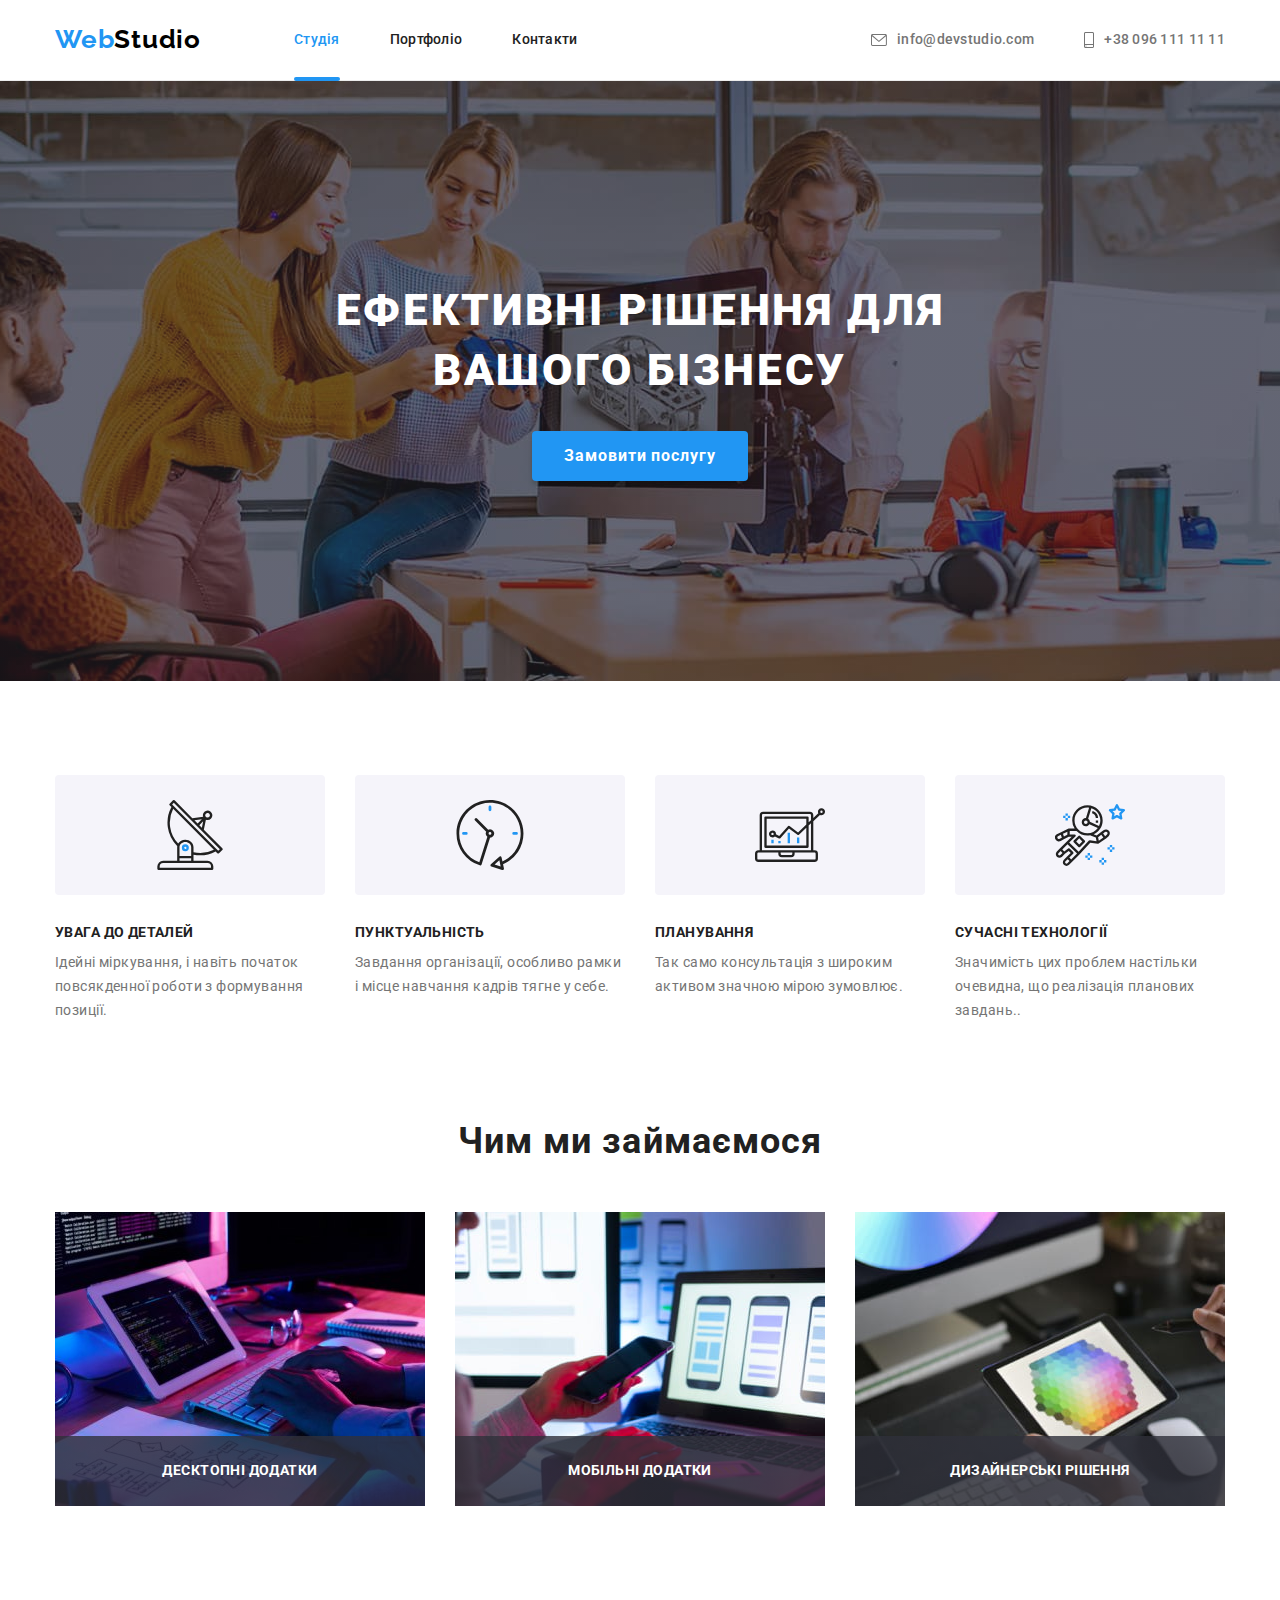
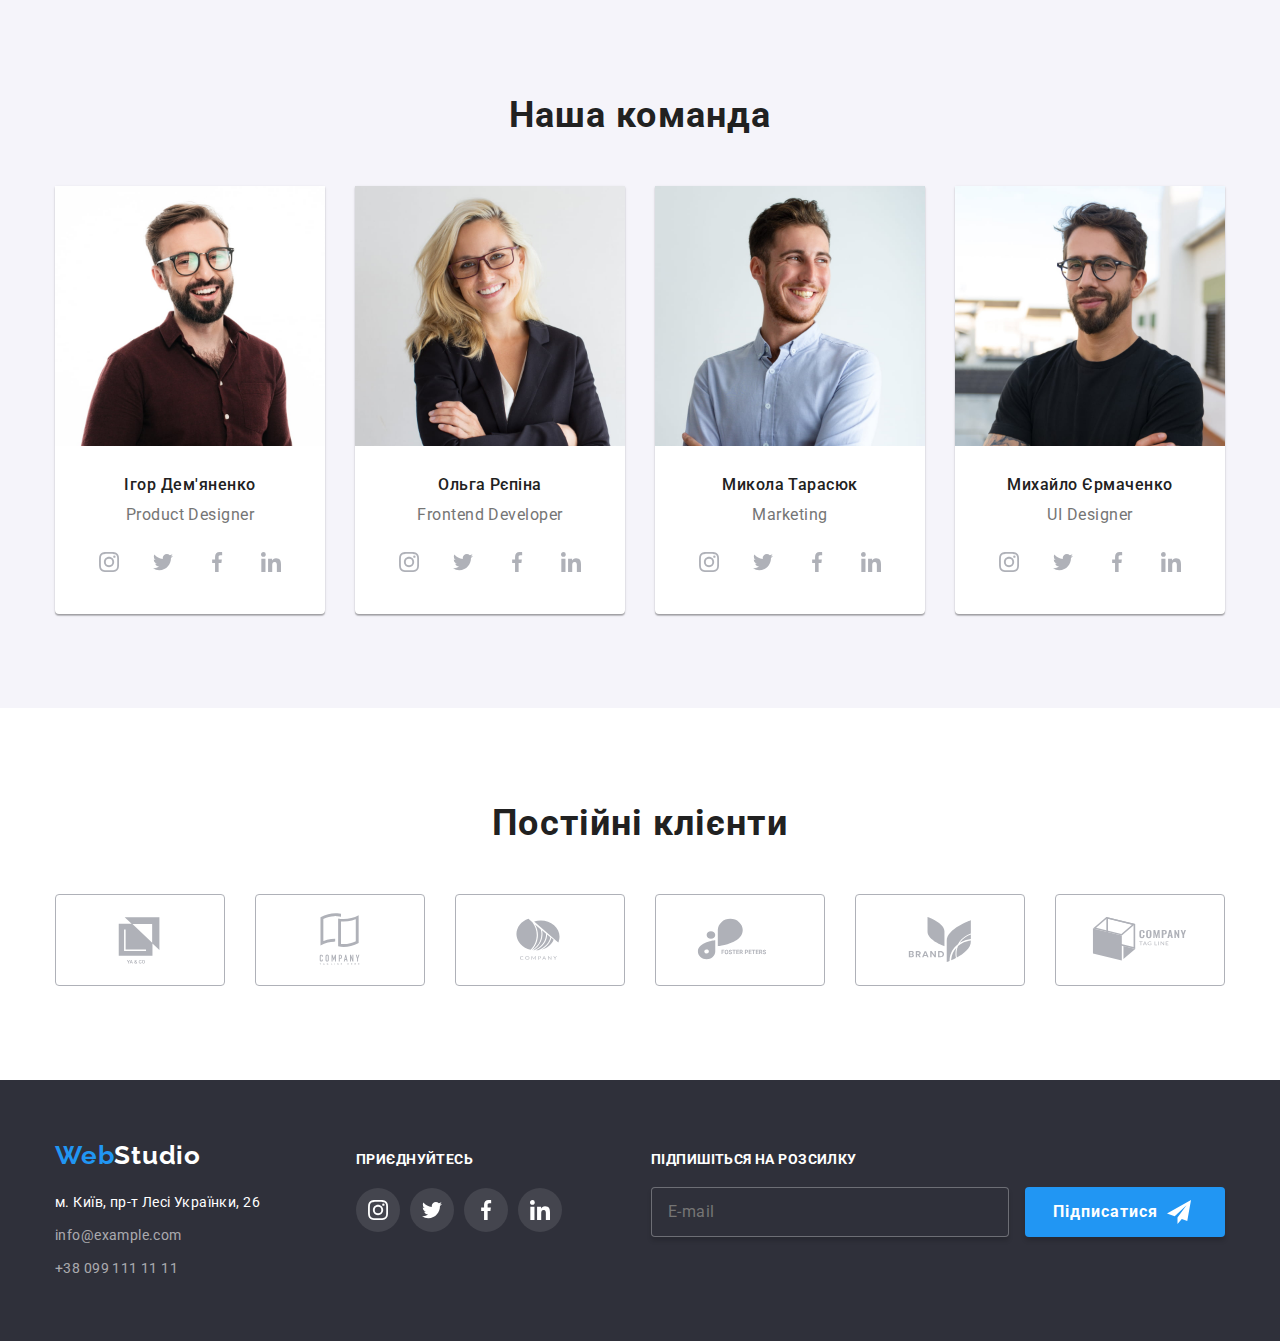
==== commit 4c538c4b: "sass update" ====
--- a/index.html
+++ b/index.html
@@ -8,9 +8,10 @@
     <link rel="preconnect" href="https://fonts.gstatic.com" crossorigin />
     <link href="https://fonts.googleapis.com/css2?family=Raleway:wght@700&family=Roboto:wght@400;500;700;900&display=swap" rel="stylesheet" />
     <link rel="stylesheet" href="https://cdnjs.cloudflare.com/ajax/libs/modern-normalize/1.1.0/modern-normalize.min.css" />
-    <link rel="stylesheet" href="css/styles.css" />
+    <link rel="stylesheet" href="css/main.min.css" />
     <title>Студія</title>
   </head>
+
   <body>
     <!-- Шапка -->
     <header class="header">
@@ -35,14 +36,16 @@
         <!-- Контакти -->
         <div class="contacts">
           <a class="email contacts__email link" href="mailto:info@devstudio.com">
-            <svg class="envelope" width="16" height="12">
-              <use href="./images/icons.svg#envelope"></use></svg
-            >info@devstudio.com
+            <svg class="contacts__envelope-icon" width="16" height="12">
+              <use href="./images/icons.svg#envelope"></use>
+            </svg>
+            info@devstudio.com
           </a>
-          <a class="phone contacts__phone link" href="tel:+380961111111"
-            ><svg class="smartphone" width="10" height="16">
-              <use href="./images/icons.svg#smartphone"></use></svg
-            >+38 096 111 11 11
+          <a class="phone contacts__phone link" href="tel:+380961111111">
+            <svg class="contacts__smartphone-icon" width="10" height="16">
+              <use href="./images/icons.svg#smartphone"></use>
+            </svg>
+            +38 096 111 11 11
           </a>
         </div>
       </div>
@@ -51,10 +54,10 @@
     <main>
       <!-- Наші пропозиції -->
       <section class="hero">
-        <div class="overlay">
+        <div class="hero__overlay">
           <div class="container">
             <h1 class="hero__title">Ефективні рішення для вашого бізнесу</h1>
-            <button class="button hero__btn" type="button" data-modal-open>Замовити послугу</button>
+            <button class="hero__btn" type="button" data-modal-open>Замовити послугу</button>
           </div>
         </div>
       </section>
@@ -327,14 +330,16 @@
         <div class="footer__content">
           <div class="footer__address">
             <a class="logo footer__logo link" href="./index.html"><span class="web-logo">Web</span><span class="studio-logo">Studio</span> </a>
+            <!-- Адреса -->
             <address class="address">
               <p class="address__text">м. Київ, пр-т Лесі Українки, 26</p>
               <a class="email address__email link" href="mailto:info@example.com">info@example.com</a>
               <a class="phone address__phone link" href="tel:+380991111111">+38 099 111 11 11</a>
             </address>
           </div>
-          <div class="social">
-            <strong class="social__title">Приєднуйтесь</strong>
+          <!-- Соціальні мережі -->
+          <div class="footer__social">
+            <strong class="footer__social-label">Приєднуйтесь</strong>
             <ul class="social__list list">
               <li class="social__item">
                 <a class="social__link social__link--inverse" href="" target="_blank" rel="noopener noreferrer" aria-label="Instagram">
@@ -366,6 +371,7 @@
               </li>
             </ul>
           </div>
+          <!-- Підписка -->
           <div class="subscription">
             <form class="subscription__form" autocomplete="off">
               <strong class="subscription__title">Підпишіться на розсилку</strong>
@@ -374,7 +380,7 @@
                   <input class="subscription__input" type="email" name="email" placeholder="E-mail" id="email" />
                   <label class="subscription__label visually-hidden" for="email">E-mail</label>
                 </div>
-                <button class="button subscription__btn" type="submit">
+                <button class="subscription__btn" type="submit">
                   Підписатися
                   <svg class="subscription__btn-icon" width="24" height="24">
                     <use href="./images/icons.svg#send-button"></use>
@@ -386,11 +392,13 @@
         </div>
       </div>
     </footer>
+    <!-- Модальне вікно -->
     <div class="backdrop is-hidden" data-modal>
-      <div class="modal">
+      <div class="backdrop__modal">
+        <!-- Форма зворотнього зв'язку -->
         <form class="callback" name="callback-form" autocomplete="off">
           <strong class="callback__title">Залиште свої дані, ми вам передзвонимо</strong>
-          <label class="callback__label">
+          <label class="callback__label" role="group">
             Ім'я
             <span class="callback__field">
               <input class="callback__input" type="text" name="username" />
@@ -399,7 +407,7 @@
               </svg>
             </span>
           </label>
-          <label class="callback__label">
+          <label class="callback__label" role="group">
             Телефон
             <span class="callback__field">
               <input class="callback__input" type="tel" name="phonenumber" />
@@ -408,7 +416,7 @@
               </svg>
             </span>
           </label>
-          <label class="callback__label">
+          <label class="callback__label" role="group">
             Пошта
             <span class="callback__field">
               <input class="callback__input" type="email" name="email" />
@@ -417,20 +425,20 @@
               </svg>
             </span>
           </label>
-          <label class="callback__label">
+          <label class="callback__label" role="group">
             Коментар
             <textarea class="callback__comment" name="comment" rows="6" placeholder="Введіть текст"></textarea>
           </label>
-          <label class="checkbox__label">
-            <input class="checkbox visually-hidden" type="checkbox" name="user-agreement" value="agree" />
-            <span class="checkbox__custom">
-              <svg class="checkbox__icon" width="16" height="15">
+          <label class="callback__checkbox-label">
+            <input class="callback__checkbox visually-hidden" type="checkbox" name="user-agreement" value="agree" />
+            <span class="callback__checkbox-custom">
+              <svg class="callback__checkbox-icon" width="16" height="15">
                 <use href="./images/icons.svg#check"></use>
               </svg>
             </span>
-            <span class="checkbox__title">Погоджуюся з розсилкою та приймаю <a class="checkbox__agreement" href="" target="_blank" rel="noopener noreferrer">Умови договору</a></span>
+            <span class="callback__checkbox-txt">Погоджуюся з розсилкою та приймаю <a class="callback__checkbox-agreement" href="" target="_blank" rel="noopener noreferrer">Умови договору</a></span>
           </label>
-          <button class="button callback__btn" type="submit">Відправити</button>
+          <button class="callback__btn" type="submit">Відправити</button>
         </form>
         <button class="modal__close-btn" type="button" data-modal-close>
           <svg class="modal__btn-icon" width="18" height="18">
--- a/css/main.min.css
+++ b/css/main.min.css
@@ -0,0 +1 @@
+.visually-hidden{position:absolute;white-space:nowrap;width:1px;height:1px;overflow:hidden;border:0;padding:0;clip:rect(0 0 0 0);-webkit-clip-path:inset(50%);clip-path:inset(50%);margin:-1px}.container{width:1200px;margin-left:auto;margin-right:auto;padding-left:15px;padding-right:15px}.section{padding-top:94px;padding-bottom:94px}.link{text-decoration:none}.list{list-style:none}body{font-family:"Roboto",sans-serif;font-style:normal;background-color:#fff;color:#757575}h1,h2,h3,h4,h5,h6,p,ul{margin:0;padding:0}img,svg{display:block}.header{border-bottom:1px solid #ececec}.header__container{display:-webkit-box;display:-ms-flexbox;display:flex;-webkit-box-align:center;-ms-flex-align:center;align-items:center}.logo{font-family:"Raleway",sans-serif;font-weight:700;font-size:26px;line-height:1.19;letter-spacing:.03em;color:#000}.web-logo{color:#2196f3}.studio-logo{color:#fff}.navigation,.navigation__list{display:-webkit-box;display:-ms-flexbox;display:flex;-webkit-box-align:center;-ms-flex-align:center;align-items:center}.navigation__link.current{color:#2196f3}.navigation__link{display:-webkit-inline-box;display:-ms-inline-flexbox;display:inline-flex;padding-top:32px;padding-bottom:32px}.navigation__logo{display:-webkit-inline-box;display:-ms-inline-flexbox;display:inline-flex;margin-right:93px;padding-top:24px;padding-bottom:25px}.navigation__item:not(:last-child){margin-right:50px}.navigation{margin-right:auto}.navigation__item{position:relative;font-weight:500;font-size:14px;line-height:1.14;letter-spacing:.02em}.navigation__item.current::after{position:absolute;bottom:-1px;left:0;display:block;content:"";width:100%;height:4px;background-color:#2196f3;border-radius:2px}.navigation__link{color:#212121;-webkit-transition:color 250ms cubic-bezier(0.4, 0, 0.2, 1);transition:color 250ms cubic-bezier(0.4, 0, 0.2, 1)}.navigation__link:hover,.navigation__link:focus{color:#2196f3}.contacts,.contacts__phone,.contacts__email{display:-webkit-box;display:-ms-flexbox;display:flex;-webkit-box-align:center;-ms-flex-align:center;align-items:center;font-weight:500;font-size:14px;line-height:1.14;letter-spacing:.02em;color:#757575}.contacts__email{margin-right:50px}.email,.phone{-webkit-transition:color 250ms cubic-bezier(0.4, 0, 0.2, 1);transition:color 250ms cubic-bezier(0.4, 0, 0.2, 1)}.email:hover,.email:focus,.phone:hover,.phone:focus{color:#2196f3}.contacts__smartphone-icon,.contacts__envelope-icon{margin-right:10px;fill:currentColor}.footer{padding-top:60px;padding-right:0;padding-bottom:60px;padding-left:0;background-color:#2f303a}.footer__content{display:-webkit-box;display:-ms-flexbox;display:flex;-webkit-box-align:baseline;-ms-flex-align:baseline;align-items:baseline}.footer__logo{margin-bottom:20px}.footer__address{display:-webkit-box;display:-ms-flexbox;display:flex;-webkit-box-orient:vertical;-webkit-box-direction:normal;-ms-flex-direction:column;flex-direction:column;width:231px;margin-right:70px}.footer__social{display:-webkit-box;display:-ms-flexbox;display:flex;-webkit-box-orient:vertical;-webkit-box-direction:normal;-ms-flex-direction:column;flex-direction:column}.footer__social-label{margin-bottom:20px;font-size:14px;line-height:1.14;letter-spacing:.03em;text-transform:uppercase;color:#fff}.address{display:-webkit-box;display:-ms-flexbox;display:flex;-webkit-box-orient:vertical;-webkit-box-direction:normal;-ms-flex-direction:column;flex-direction:column}.address__text,.address__email,.address__phone{font-style:normal;font-weight:400;font-size:14px;line-height:1.71;letter-spacing:.03em;color:rgba(255,255,255,.6)}.address__text{margin-bottom:9px;color:#fff}.address__email{margin-bottom:9px}.hero{text-align:center;background-color:#2f303a}.hero__overlay{padding:200px 0;height:600px;max-width:1600px;margin-right:auto;margin-left:auto;background-image:-webkit-gradient(linear, left top, right top, from(rgba(47, 48, 58, 0.4)), to(rgba(47, 48, 58, 0.4))),url(../images/hero.jpg);background-image:linear-gradient(to right, rgba(47, 48, 58, 0.4), rgba(47, 48, 58, 0.4)),url(../images/hero.jpg);background-repeat:no-repeat;background-position:center;background-size:cover}.hero__title{margin-left:auto;margin-right:auto;width:696px;margin-bottom:30px;font-weight:900;font-size:44px;line-height:1.36;letter-spacing:.06em;text-transform:uppercase;color:#fff}.features__list{display:-webkit-box;display:-ms-flexbox;display:flex}.features{padding-bottom:0px}.features__title{margin-bottom:10px;font-size:14px;line-height:1.14;letter-spacing:.03em;text-transform:uppercase;color:#212121}.features__item:not(:last-child){margin-right:30px}.features__icon-bg{display:-webkit-inline-box;display:-ms-inline-flexbox;display:inline-flex;-webkit-box-pack:center;-ms-flex-pack:center;justify-content:center;-webkit-box-align:center;-ms-flex-align:center;align-items:center;width:270px;height:120px;margin-bottom:30px;background-color:#f5f4fa;border-radius:4px}.features__text{padding-bottom:3px;font-size:14px;line-height:1.71;letter-spacing:.03em}.social__list{display:-webkit-box;display:-ms-flexbox;display:flex;-ms-flex-wrap:wrap;flex-wrap:wrap;gap:10px;-ms-flex-preferred-size:calc((100% - 60px)/4);flex-basis:calc((100% - 60px)/4);-webkit-box-pack:center;-ms-flex-pack:center;justify-content:center;color:#afb1b8}.social__link{display:-webkit-inline-box;display:-ms-inline-flexbox;display:inline-flex;width:44px;height:44px;-webkit-box-pack:center;-ms-flex-pack:center;justify-content:center;-webkit-box-align:center;-ms-flex-align:center;align-items:center;border-radius:50%;color:#afb1b8;background-color:rgba(0,0,0,0);-webkit-transition:background-color 250ms cubic-bezier(0.4, 0, 0.2, 1),color 250ms cubic-bezier(0.4, 0, 0.2, 1);transition:background-color 250ms cubic-bezier(0.4, 0, 0.2, 1),color 250ms cubic-bezier(0.4, 0, 0.2, 1)}.social__link:hover,.social__link:focus{color:#fff;background-color:#2196f3}.social__link--inverse{color:#fff;background-color:rgba(255,255,255,.1)}.social__icon{fill:currentColor}.employment__title{margin-bottom:50px;font-size:36px;line-height:1.17;text-align:center;letter-spacing:.03em;color:#212121}.employment__list{display:-webkit-box;display:-ms-flexbox;display:flex;-ms-flex-wrap:wrap;flex-wrap:wrap;gap:30px;-ms-flex-preferred-size:calc((100% - 60px)/3);flex-basis:calc((100% - 60px)/3)}.employment__item{position:relative}.employment__overlay{position:absolute;display:-webkit-inline-box;display:-ms-inline-flexbox;display:inline-flex;-webkit-box-pack:center;-ms-flex-pack:center;justify-content:center;-webkit-box-align:center;-ms-flex-align:center;align-items:center;bottom:0;left:0;width:100%;height:70px;font-size:14px;line-height:1.14px;letter-spacing:.03em;text-transform:uppercase;color:#fff;background-image:-webkit-gradient(linear, left bottom, left top, from(rgba(47, 48, 58, 0.8)), to(rgba(47, 48, 58, 0.8)));background-image:linear-gradient(to top, rgba(47, 48, 58, 0.8), rgba(47, 48, 58, 0.8))}.partner__title{margin-bottom:50px;font-size:36px;line-height:1.17;text-align:center;letter-spacing:.03em;color:#212121}.partner__link{display:-webkit-inline-box;display:-ms-inline-flexbox;display:inline-flex;-webkit-box-pack:center;-ms-flex-pack:center;justify-content:center;-webkit-box-align:center;-ms-flex-align:center;align-items:center;width:170px;height:92px;border:1px solid #afb1b8;border-radius:4px;color:#afb1b8;-webkit-transition:color 250ms cubic-bezier(0.4, 0, 0.2, 1),border-color 250ms cubic-bezier(0.4, 0, 0.2, 1);transition:color 250ms cubic-bezier(0.4, 0, 0.2, 1),border-color 250ms cubic-bezier(0.4, 0, 0.2, 1)}.partner__link:hover,.partner__link:focus{color:#2196f3;border-color:#2196f3}.partner__list{display:-webkit-box;display:-ms-flexbox;display:flex;-ms-flex-wrap:wrap;flex-wrap:wrap;gap:30px;-ms-flex-preferred-size:calc((100% - 150px)/6);flex-basis:calc((100% - 150px)/6)}.partner__icon{fill:currentColor}.team__title{margin-bottom:50px;font-size:36px;line-height:1.17;text-align:center;letter-spacing:.03em;color:#212121}.team__list{display:-webkit-box;display:-ms-flexbox;display:flex;-ms-flex-wrap:wrap;flex-wrap:wrap;gap:30px}.team{background-color:#f5f4fa}.team__list{-ms-flex-preferred-size:calc((100% - 90px)/4);flex-basis:calc((100% - 90px)/4)}.team__photo{margin-bottom:30px}.team__item{padding-bottom:30px;background-color:#fff;-webkit-box-shadow:0px 1px 3px rgba(0,0,0,.12),0px 1px 1px rgba(0,0,0,.14),0px 2px 1px rgba(33,33,33,.2);box-shadow:0px 1px 3px rgba(0,0,0,.12),0px 1px 1px rgba(0,0,0,.14),0px 2px 1px rgba(33,33,33,.2);border-radius:0px 0px 4px 4px}.team__member{margin-bottom:10px;font-weight:500;font-size:16px;line-height:1.18;text-align:center;letter-spacing:.03em;color:#212121}.team__work{padding-bottom:16px;font-size:16px;line-height:1.187;text-align:center;letter-spacing:.03em}.portfolio__filter-list{display:-webkit-box;display:-ms-flexbox;display:flex;gap:8px;-webkit-box-pack:center;-ms-flex-pack:center;justify-content:center;margin-bottom:50px}.portfolio__filter-title{font-size:16px;line-height:1.88;letter-spacing:.03em;color:#757575}.portfolio__list{display:-webkit-box;display:-ms-flexbox;display:flex;-ms-flex-wrap:wrap;flex-wrap:wrap;gap:30px;-ms-flex-preferred-size:calc((100% - 60px)/3);flex-basis:calc((100% - 60px)/3);-ms-flex-line-pack:start;align-content:flex-start}.portfolio__title{margin-bottom:4px;font-size:18px;line-height:2;letter-spacing:.06em;color:#212121}.portfolio__link{display:block;background-color:#fff;-webkit-transition:-webkit-box-shadow 250ms cubic-bezier(0.4, 0, 0.2, 1);transition:-webkit-box-shadow 250ms cubic-bezier(0.4, 0, 0.2, 1);transition:box-shadow 250ms cubic-bezier(0.4, 0, 0.2, 1);transition:box-shadow 250ms cubic-bezier(0.4, 0, 0.2, 1), -webkit-box-shadow 250ms cubic-bezier(0.4, 0, 0.2, 1)}.portfolio__link:hover{-webkit-box-shadow:0px 1px 1px rgba(0,0,0,.12),0px 4px 4px rgba(0,0,0,.06),1px 4px 6px rgba(0,0,0,.16);box-shadow:0px 1px 1px rgba(0,0,0,.12),0px 4px 4px rgba(0,0,0,.06),1px 4px 6px rgba(0,0,0,.16)}.portfolio__text{padding:20px 24px;border:1px solid #eee;border-top:none}.portfolio__card{position:relative;overflow:hidden}.portfolio__overlay{display:-webkit-inline-box;display:-ms-inline-flexbox;display:inline-flex;-webkit-box-pack:center;-ms-flex-pack:center;justify-content:center;position:absolute;bottom:-100%;left:0;padding-top:63px;padding-right:24px;padding-bottom:63px;padding-left:24px;width:100%;height:100%;font-size:18px;line-height:1.56;letter-spacing:.03em;color:#fff;background-image:-webkit-gradient(linear, left bottom, left top, from(rgba(33, 150, 243, 0.9)), to(rgba(33, 150, 243, 0.9)));background-image:linear-gradient(to top, rgba(33, 150, 243, 0.9), rgba(33, 150, 243, 0.9));opacity:0;-webkit-transition:opacity 250ms cubic-bezier(0.4, 0, 0.2, 1),-webkit-transform 250ms cubic-bezier(0.4, 0, 0.2, 1);transition:opacity 250ms cubic-bezier(0.4, 0, 0.2, 1),-webkit-transform 250ms cubic-bezier(0.4, 0, 0.2, 1);transition:opacity 250ms cubic-bezier(0.4, 0, 0.2, 1),transform 250ms cubic-bezier(0.4, 0, 0.2, 1);transition:opacity 250ms cubic-bezier(0.4, 0, 0.2, 1),transform 250ms cubic-bezier(0.4, 0, 0.2, 1),-webkit-transform 250ms cubic-bezier(0.4, 0, 0.2, 1)}.portfolio__link:hover .portfolio__overlay{opacity:1;-webkit-transform:translateY(-100%);transform:translateY(-100%)}.backdrop{position:fixed;z-index:10;top:0;left:0;width:100%;height:100%;background-color:rgba(0,0,0,.2);-webkit-transition:opacity 500ms cubic-bezier(0.4, 0, 0.2, 1),visibility 500ms cubic-bezier(0.4, 0, 0.2, 1);transition:opacity 500ms cubic-bezier(0.4, 0, 0.2, 1),visibility 500ms cubic-bezier(0.4, 0, 0.2, 1)}.backdrop.is-hidden{opacity:0;visibility:hidden;pointer-events:none}.backdrop.is-hidden .backdrop__modal{-webkit-transform:translate(-250%, -150%) scale(0.1);transform:translate(-250%, -150%) scale(0.1)}.backdrop__modal{position:absolute;top:50%;left:50%;-webkit-transform:translate(-50%, -50%) scale(1);transform:translate(-50%, -50%) scale(1);padding-top:40px;padding-right:40px;padding-bottom:40px;padding-left:40px;min-width:528px;background:#fff;-webkit-box-shadow:0px 1px 3px rgba(0,0,0,.12),0px 1px 1px rgba(0,0,0,.14),0px 2px 1px rgba(0,0,0,.2);box-shadow:0px 1px 3px rgba(0,0,0,.12),0px 1px 1px rgba(0,0,0,.14),0px 2px 1px rgba(0,0,0,.2);border-radius:4px;-webkit-transition:-webkit-transform 500ms cubic-bezier(0.4, 0, 0.2, 1);transition:-webkit-transform 500ms cubic-bezier(0.4, 0, 0.2, 1);transition:transform 500ms cubic-bezier(0.4, 0, 0.2, 1);transition:transform 500ms cubic-bezier(0.4, 0, 0.2, 1), -webkit-transform 500ms cubic-bezier(0.4, 0, 0.2, 1)}.subscription{margin-left:auto}.subscription__form{display:-webkit-box;display:-ms-flexbox;display:flex;-webkit-box-orient:vertical;-webkit-box-direction:normal;-ms-flex-direction:column;flex-direction:column}.subscription__title{margin-bottom:20px;font-size:14px;line-height:1.1428571429;letter-spacing:.03em;text-transform:uppercase;color:#fff}.subscription__field{display:-webkit-inline-box;display:-ms-inline-flexbox;display:inline-flex;-webkit-box-align:center;-ms-flex-align:center;align-items:center;margin-right:12px}.subscription__input{width:358px;height:50px;padding-top:15px;padding-left:16px;padding-bottom:15px;padding-right:16px;font-weight:400;font-size:16px;line-height:1.25;letter-spacing:.03em;color:#fff;background-color:#2f303a;border:1px solid rgba(255,255,255,.3);-webkit-box-shadow:0px 4px 4px rgba(0,0,0,.15);box-shadow:0px 4px 4px rgba(0,0,0,.15);border-radius:4px;outline:rgba(0,0,0,0);-webkit-transition:border 250ms cubic-bezier(0.4, 0, 0.2, 1);transition:border 250ms cubic-bezier(0.4, 0, 0.2, 1)}.subscription__input:focus{border-color:#2196f3}.subscription__btn-icon{margin-left:9px;fill:currentColor}.callback{display:-webkit-box;display:-ms-flexbox;display:flex;-webkit-box-orient:vertical;-webkit-box-direction:normal;-ms-flex-direction:column;flex-direction:column;-webkit-box-align:center;-ms-flex-align:center;align-items:center}.callback__title{font-size:20px;line-height:1.15;text-align:center;letter-spacing:.03em;margin-bottom:12px;color:#212121}.callback__label{display:-webkit-inline-box;display:-ms-inline-flexbox;display:inline-flex;-webkit-box-orient:vertical;-webkit-box-direction:normal;-ms-flex-direction:column;flex-direction:column;width:100%;margin-bottom:10px;font-weight:400;font-size:12px;line-height:1.1666666667;letter-spacing:.01em}.callback__label:nth-child(5){margin-bottom:20px}.callback__field{margin-top:4px;position:relative}.callback__input{width:100%;height:40px;padding-left:42px;font-weight:400;font-size:14px;line-height:1.1428571429;letter-spacing:.03em;color:#212121;border:1px solid rgba(33,33,33,.2);border-radius:4px;outline:rgba(0,0,0,0);-webkit-transition:border 250ms cubic-bezier(0.4, 0, 0.2, 1);transition:border 250ms cubic-bezier(0.4, 0, 0.2, 1)}.callback__input:focus{border-color:#2196f3}.callback__comment{width:100%;margin-top:4px;padding-top:12px;padding-right:16px;padding-bottom:12px;padding-left:16px;font-weight:400;font-size:14px;line-height:1.11;letter-spacing:.03em;color:#212121;border:1px solid rgba(33,33,33,.2);border-radius:4px;resize:none;outline:rgba(0,0,0,0);-webkit-transition:border 250ms cubic-bezier(0.4, 0, 0.2, 1);transition:border 250ms cubic-bezier(0.4, 0, 0.2, 1)}.callback__comment:focus{border-color:#2196f3}.callback__icon{position:absolute;top:50%;left:15px;-webkit-transform:translateY(-50%);transform:translateY(-50%);-webkit-transition:fill 250ms cubic-bezier(0.4, 0, 0.2, 1);transition:fill 250ms cubic-bezier(0.4, 0, 0.2, 1)}.callback__input:focus+.callback__icon{fill:#2196f3}.callback__checkbox-label{display:-webkit-inline-box;display:-ms-inline-flexbox;display:inline-flex;-webkit-box-pack:center;-ms-flex-pack:center;justify-content:center;-webkit-box-align:center;-ms-flex-align:center;align-items:center;margin-bottom:30px;font-size:14px;line-height:1.7142857143;letter-spacing:.03em}.callback__checkbox-custom{display:-webkit-box;display:-ms-flexbox;display:flex;-webkit-box-pack:center;-ms-flex-pack:center;justify-content:center;-webkit-box-align:center;-ms-flex-align:center;align-items:center;width:16px;height:15px;margin-right:8px;background-color:#fff;border:2px solid #212121;border-radius:2px;-webkit-transition:background-color 250ms cubic-bezier(0.4, 0, 0.2, 1),border 250ms cubic-bezier(0.4, 0, 0.2, 1);transition:background-color 250ms cubic-bezier(0.4, 0, 0.2, 1),border 250ms cubic-bezier(0.4, 0, 0.2, 1)}.callback__checkbox:checked+.callback__checkbox-custom{background-color:#2196f3;border-color:#2196f3}.callback__checkbox:hover+.callback__checkbox-custom,.callback__checkbox:focus+.callback__checkbox-custom{border-color:#2196f3}.callback__checkbox-icon{-webkit-transition:border 250ms cubic-bezier(0.4, 0, 0.2, 1),-webkit-transform 250ms cubic-bezier(0.4, 0, 0.2, 1);transition:border 250ms cubic-bezier(0.4, 0, 0.2, 1),-webkit-transform 250ms cubic-bezier(0.4, 0, 0.2, 1);transition:transform 250ms cubic-bezier(0.4, 0, 0.2, 1),border 250ms cubic-bezier(0.4, 0, 0.2, 1);transition:transform 250ms cubic-bezier(0.4, 0, 0.2, 1),border 250ms cubic-bezier(0.4, 0, 0.2, 1),-webkit-transform 250ms cubic-bezier(0.4, 0, 0.2, 1)}.callback__checkbox:checked+.callback__checkbox-custom>.callback__checkbox-icon{-webkit-transform:scale(1.3);transform:scale(1.3)}.callback__checkbox-agreement{color:#2196f3;text-underline-position:under}.subscription__btn,.callback__btn,.hero__btn{min-width:200px;padding-top:10px;padding-bottom:10px;font-weight:700;font-size:16px;line-height:1.875;letter-spacing:.06em;color:#fff;background-color:#2196f3;-webkit-box-shadow:0px 4px 4px rgba(0,0,0,.15);box-shadow:0px 4px 4px rgba(0,0,0,.15);border-radius:4px;border:none;cursor:pointer;-webkit-transition:background-color 250ms cubic-bezier(0.4, 0, 0.2, 1);transition:background-color 250ms cubic-bezier(0.4, 0, 0.2, 1)}.subscription__btn:hover,.callback__btn:hover,.hero__btn:hover,.subscription__btn:focus,.callback__btn:focus,.hero__btn:focus{background-color:#188ce8}.hero__btn{padding-left:32px;padding-right:32px}.callback__btn{padding-left:28px;padding-right:28px}.subscription__btn{display:-webkit-inline-box;display:-ms-inline-flexbox;display:inline-flex;-webkit-box-align:center;-ms-flex-align:center;align-items:center;text-align:center;padding-left:28px;padding-right:28px}.modal__close-btn{display:-webkit-box;display:-ms-flexbox;display:flex;-webkit-box-pack:center;-ms-flex-pack:center;justify-content:center;-webkit-box-align:center;-ms-flex-align:center;align-items:center;position:absolute;top:8px;right:8px;width:30px;height:30px;padding:6px;cursor:pointer;border-radius:50%;background:#fff;border:1px solid rgba(0,0,0,.1)}.modal__btn-icon{-webkit-transition:fill 250ms cubic-bezier(0.4, 0, 0.2, 1);transition:fill 250ms cubic-bezier(0.4, 0, 0.2, 1)}.modal__close-btn:hover .modal__btn-icon{fill:#2196f3}.portfolio__filter-btn{padding:6px 22px;font-weight:500;font-size:16px;line-height:1.63;text-align:center;letter-spacing:.03em;cursor:pointer;border:none;color:#212121;background-color:#f5f4fa;border-radius:4px;-webkit-transition:background-color 250ms cubic-bezier(0.4, 0, 0.2, 1),color 250ms cubic-bezier(0.4, 0, 0.2, 1),-webkit-box-shadow 250ms cubic-bezier(0.4, 0, 0.2, 1);transition:background-color 250ms cubic-bezier(0.4, 0, 0.2, 1),color 250ms cubic-bezier(0.4, 0, 0.2, 1),-webkit-box-shadow 250ms cubic-bezier(0.4, 0, 0.2, 1);transition:background-color 250ms cubic-bezier(0.4, 0, 0.2, 1),color 250ms cubic-bezier(0.4, 0, 0.2, 1),box-shadow 250ms cubic-bezier(0.4, 0, 0.2, 1);transition:background-color 250ms cubic-bezier(0.4, 0, 0.2, 1),color 250ms cubic-bezier(0.4, 0, 0.2, 1),box-shadow 250ms cubic-bezier(0.4, 0, 0.2, 1),-webkit-box-shadow 250ms cubic-bezier(0.4, 0, 0.2, 1)}.portfolio__filter-btn:hover,.portfolio__filter-btn:focus{color:#fff;background-color:#2196f3;-webkit-box-shadow:0px 3px 1px rgba(0,0,0,.1),0px 1px 2px rgba(0,0,0,.08),0px 2px 2px rgba(0,0,0,.12);box-shadow:0px 3px 1px rgba(0,0,0,.1),0px 1px 2px rgba(0,0,0,.08),0px 2px 2px rgba(0,0,0,.12)}/*# sourceMappingURL=main.min.css.map */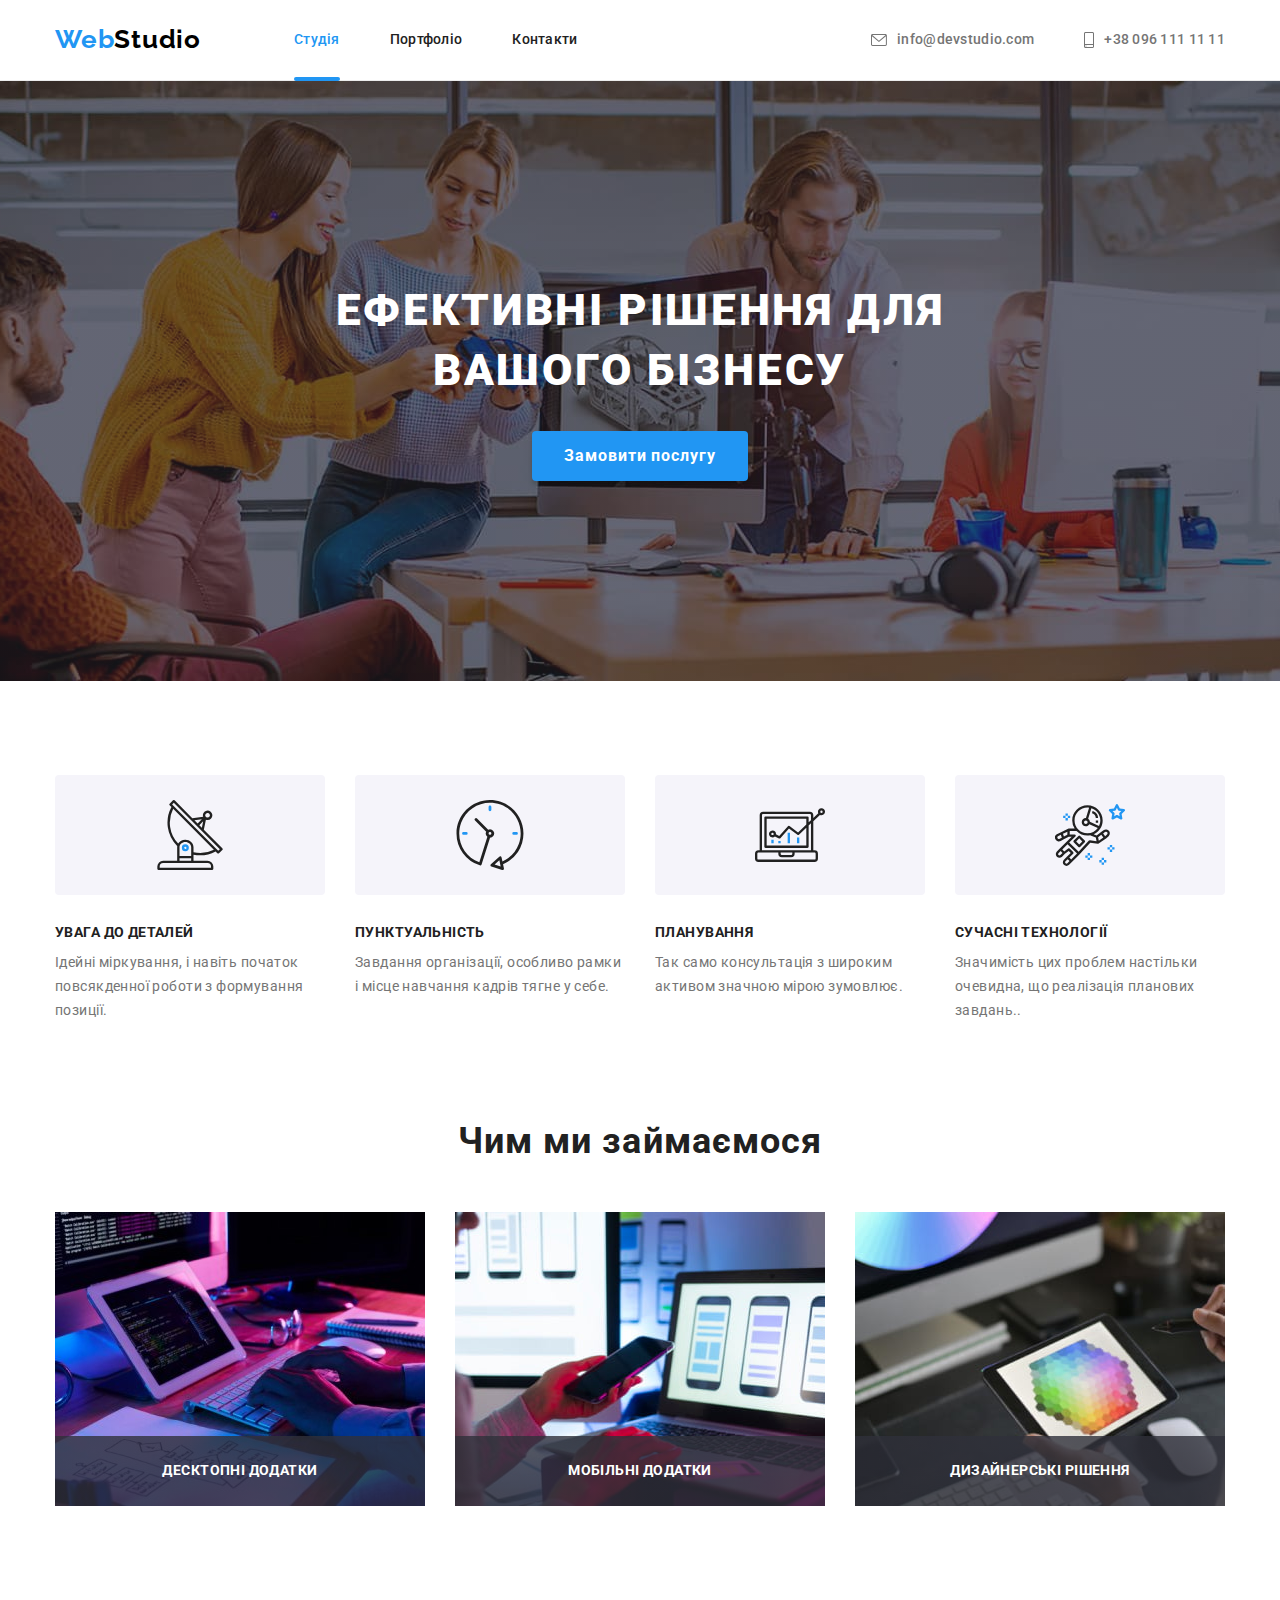
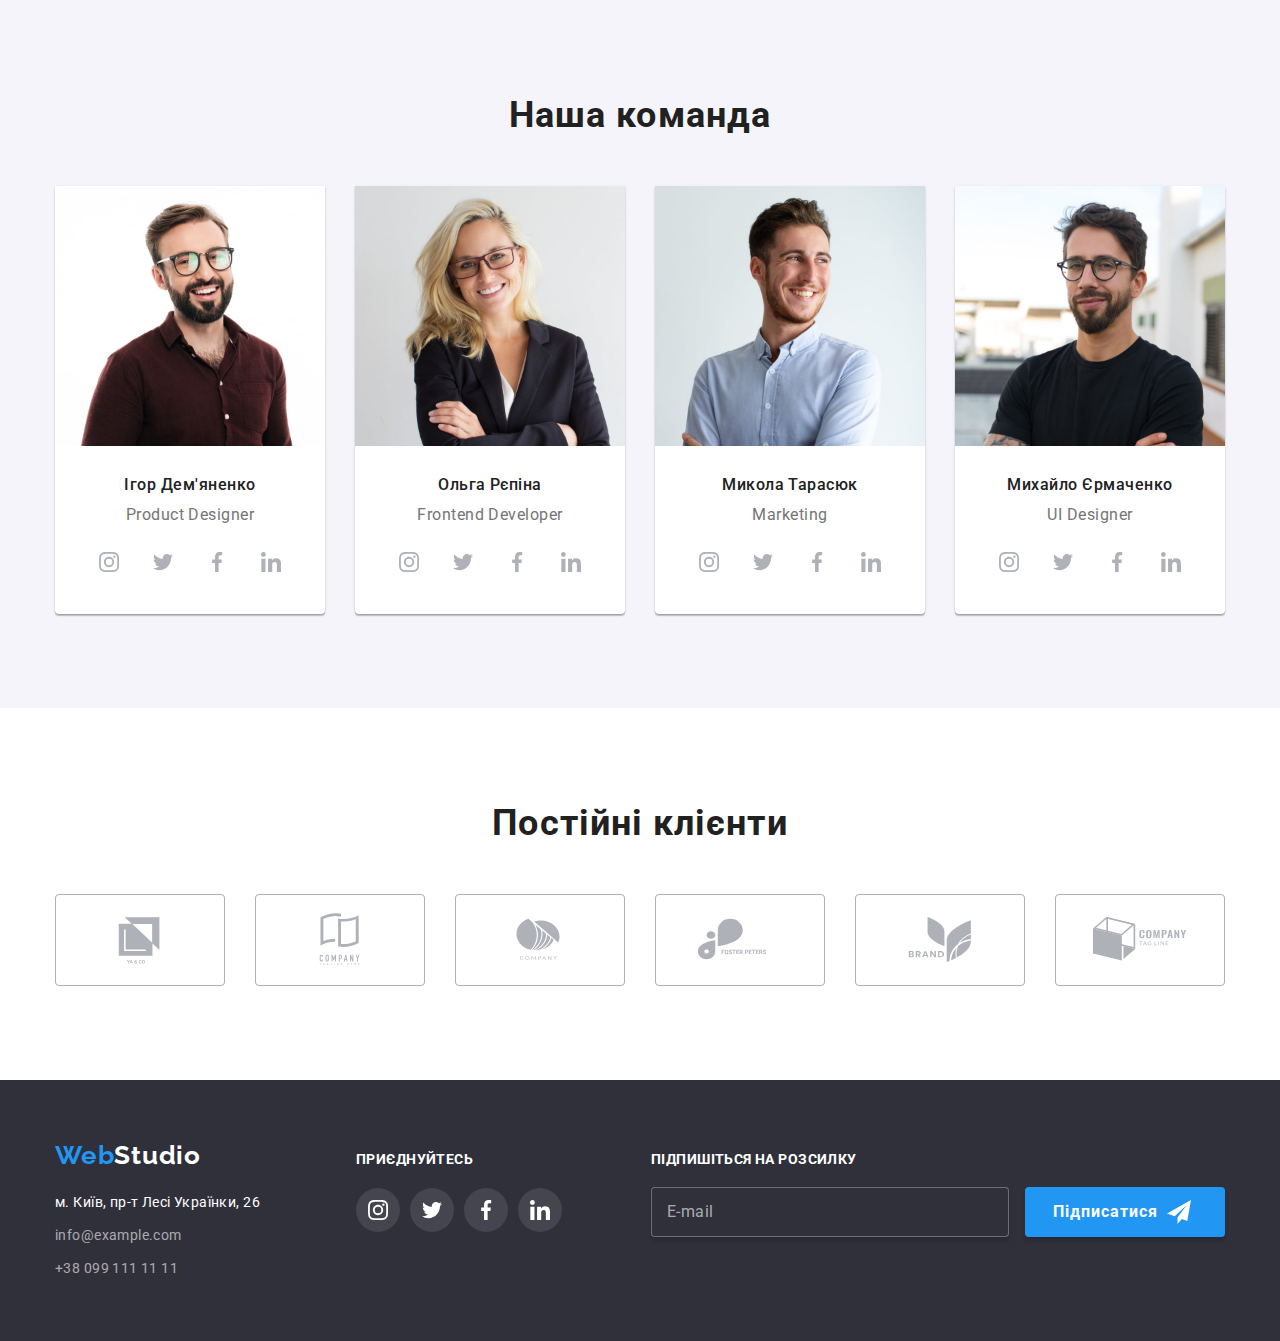
==== commit f1c2a5c1: "update" ====
--- a/index.html
+++ b/index.html
@@ -377,8 +377,8 @@
               <strong class="subscription__title">Підпишіться на розсилку</strong>
               <div class="subscription__mail">
                 <div class="subscription__field">
-                  <input class="subscription__input" type="email" name="email" placeholder="E-mail" id="email" />
-                  <label class="subscription__label visually-hidden" for="email">E-mail</label>
+                  <input class="subscription__input" type="email" name="email" placeholder=" " id="email" />
+                  <label class="subscription__label" for="email">E-mail</label>
                 </div>
                 <button class="subscription__btn" type="submit">
                   Підписатися
--- a/css/main.min.css
+++ b/css/main.min.css
@@ -1 +1 @@
-.visually-hidden{position:absolute;white-space:nowrap;width:1px;height:1px;overflow:hidden;border:0;padding:0;clip:rect(0 0 0 0);-webkit-clip-path:inset(50%);clip-path:inset(50%);margin:-1px}.container{width:1200px;margin-left:auto;margin-right:auto;padding-left:15px;padding-right:15px}.section{padding-top:94px;padding-bottom:94px}.link{text-decoration:none}.list{list-style:none}body{font-family:"Roboto",sans-serif;font-style:normal;background-color:#fff;color:#757575}h1,h2,h3,h4,h5,h6,p,ul{margin:0;padding:0}img,svg{display:block}.header{border-bottom:1px solid #ececec}.header__container{display:-webkit-box;display:-ms-flexbox;display:flex;-webkit-box-align:center;-ms-flex-align:center;align-items:center}.logo{font-family:"Raleway",sans-serif;font-weight:700;font-size:26px;line-height:1.19;letter-spacing:.03em;color:#000}.web-logo{color:#2196f3}.studio-logo{color:#fff}.navigation,.navigation__list{display:-webkit-box;display:-ms-flexbox;display:flex;-webkit-box-align:center;-ms-flex-align:center;align-items:center}.navigation__link.current{color:#2196f3}.navigation__link{display:-webkit-inline-box;display:-ms-inline-flexbox;display:inline-flex;padding-top:32px;padding-bottom:32px}.navigation__logo{display:-webkit-inline-box;display:-ms-inline-flexbox;display:inline-flex;margin-right:93px;padding-top:24px;padding-bottom:25px}.navigation__item:not(:last-child){margin-right:50px}.navigation{margin-right:auto}.navigation__item{position:relative;font-weight:500;font-size:14px;line-height:1.14;letter-spacing:.02em}.navigation__item.current::after{position:absolute;bottom:-1px;left:0;display:block;content:"";width:100%;height:4px;background-color:#2196f3;border-radius:2px}.navigation__link{color:#212121;-webkit-transition:color 250ms cubic-bezier(0.4, 0, 0.2, 1);transition:color 250ms cubic-bezier(0.4, 0, 0.2, 1)}.navigation__link:hover,.navigation__link:focus{color:#2196f3}.contacts,.contacts__phone,.contacts__email{display:-webkit-box;display:-ms-flexbox;display:flex;-webkit-box-align:center;-ms-flex-align:center;align-items:center;font-weight:500;font-size:14px;line-height:1.14;letter-spacing:.02em;color:#757575}.contacts__email{margin-right:50px}.email,.phone{-webkit-transition:color 250ms cubic-bezier(0.4, 0, 0.2, 1);transition:color 250ms cubic-bezier(0.4, 0, 0.2, 1)}.email:hover,.email:focus,.phone:hover,.phone:focus{color:#2196f3}.contacts__smartphone-icon,.contacts__envelope-icon{margin-right:10px;fill:currentColor}.footer{padding-top:60px;padding-right:0;padding-bottom:60px;padding-left:0;background-color:#2f303a}.footer__content{display:-webkit-box;display:-ms-flexbox;display:flex;-webkit-box-align:baseline;-ms-flex-align:baseline;align-items:baseline}.footer__logo{margin-bottom:20px}.footer__address{display:-webkit-box;display:-ms-flexbox;display:flex;-webkit-box-orient:vertical;-webkit-box-direction:normal;-ms-flex-direction:column;flex-direction:column;width:231px;margin-right:70px}.footer__social{display:-webkit-box;display:-ms-flexbox;display:flex;-webkit-box-orient:vertical;-webkit-box-direction:normal;-ms-flex-direction:column;flex-direction:column}.footer__social-label{margin-bottom:20px;font-size:14px;line-height:1.14;letter-spacing:.03em;text-transform:uppercase;color:#fff}.address{display:-webkit-box;display:-ms-flexbox;display:flex;-webkit-box-orient:vertical;-webkit-box-direction:normal;-ms-flex-direction:column;flex-direction:column}.address__text,.address__email,.address__phone{font-style:normal;font-weight:400;font-size:14px;line-height:1.71;letter-spacing:.03em;color:rgba(255,255,255,.6)}.address__text{margin-bottom:9px;color:#fff}.address__email{margin-bottom:9px}.hero{text-align:center;background-color:#2f303a}.hero__overlay{padding:200px 0;height:600px;max-width:1600px;margin-right:auto;margin-left:auto;background-image:-webkit-gradient(linear, left top, right top, from(rgba(47, 48, 58, 0.4)), to(rgba(47, 48, 58, 0.4))),url(../images/hero.jpg);background-image:linear-gradient(to right, rgba(47, 48, 58, 0.4), rgba(47, 48, 58, 0.4)),url(../images/hero.jpg);background-repeat:no-repeat;background-position:center;background-size:cover}.hero__title{margin-left:auto;margin-right:auto;width:696px;margin-bottom:30px;font-weight:900;font-size:44px;line-height:1.36;letter-spacing:.06em;text-transform:uppercase;color:#fff}.features__list{display:-webkit-box;display:-ms-flexbox;display:flex}.features{padding-bottom:0px}.features__title{margin-bottom:10px;font-size:14px;line-height:1.14;letter-spacing:.03em;text-transform:uppercase;color:#212121}.features__item:not(:last-child){margin-right:30px}.features__icon-bg{display:-webkit-inline-box;display:-ms-inline-flexbox;display:inline-flex;-webkit-box-pack:center;-ms-flex-pack:center;justify-content:center;-webkit-box-align:center;-ms-flex-align:center;align-items:center;width:270px;height:120px;margin-bottom:30px;background-color:#f5f4fa;border-radius:4px}.features__text{padding-bottom:3px;font-size:14px;line-height:1.71;letter-spacing:.03em}.social__list{display:-webkit-box;display:-ms-flexbox;display:flex;-ms-flex-wrap:wrap;flex-wrap:wrap;gap:10px;-ms-flex-preferred-size:calc((100% - 60px)/4);flex-basis:calc((100% - 60px)/4);-webkit-box-pack:center;-ms-flex-pack:center;justify-content:center;color:#afb1b8}.social__link{display:-webkit-inline-box;display:-ms-inline-flexbox;display:inline-flex;width:44px;height:44px;-webkit-box-pack:center;-ms-flex-pack:center;justify-content:center;-webkit-box-align:center;-ms-flex-align:center;align-items:center;border-radius:50%;color:#afb1b8;background-color:rgba(0,0,0,0);-webkit-transition:background-color 250ms cubic-bezier(0.4, 0, 0.2, 1),color 250ms cubic-bezier(0.4, 0, 0.2, 1);transition:background-color 250ms cubic-bezier(0.4, 0, 0.2, 1),color 250ms cubic-bezier(0.4, 0, 0.2, 1)}.social__link:hover,.social__link:focus{color:#fff;background-color:#2196f3}.social__link--inverse{color:#fff;background-color:rgba(255,255,255,.1)}.social__icon{fill:currentColor}.employment__title{margin-bottom:50px;font-size:36px;line-height:1.17;text-align:center;letter-spacing:.03em;color:#212121}.employment__list{display:-webkit-box;display:-ms-flexbox;display:flex;-ms-flex-wrap:wrap;flex-wrap:wrap;gap:30px;-ms-flex-preferred-size:calc((100% - 60px)/3);flex-basis:calc((100% - 60px)/3)}.employment__item{position:relative}.employment__overlay{position:absolute;display:-webkit-inline-box;display:-ms-inline-flexbox;display:inline-flex;-webkit-box-pack:center;-ms-flex-pack:center;justify-content:center;-webkit-box-align:center;-ms-flex-align:center;align-items:center;bottom:0;left:0;width:100%;height:70px;font-size:14px;line-height:1.14px;letter-spacing:.03em;text-transform:uppercase;color:#fff;background-image:-webkit-gradient(linear, left bottom, left top, from(rgba(47, 48, 58, 0.8)), to(rgba(47, 48, 58, 0.8)));background-image:linear-gradient(to top, rgba(47, 48, 58, 0.8), rgba(47, 48, 58, 0.8))}.partner__title{margin-bottom:50px;font-size:36px;line-height:1.17;text-align:center;letter-spacing:.03em;color:#212121}.partner__link{display:-webkit-inline-box;display:-ms-inline-flexbox;display:inline-flex;-webkit-box-pack:center;-ms-flex-pack:center;justify-content:center;-webkit-box-align:center;-ms-flex-align:center;align-items:center;width:170px;height:92px;border:1px solid #afb1b8;border-radius:4px;color:#afb1b8;-webkit-transition:color 250ms cubic-bezier(0.4, 0, 0.2, 1),border-color 250ms cubic-bezier(0.4, 0, 0.2, 1);transition:color 250ms cubic-bezier(0.4, 0, 0.2, 1),border-color 250ms cubic-bezier(0.4, 0, 0.2, 1)}.partner__link:hover,.partner__link:focus{color:#2196f3;border-color:#2196f3}.partner__list{display:-webkit-box;display:-ms-flexbox;display:flex;-ms-flex-wrap:wrap;flex-wrap:wrap;gap:30px;-ms-flex-preferred-size:calc((100% - 150px)/6);flex-basis:calc((100% - 150px)/6)}.partner__icon{fill:currentColor}.team__title{margin-bottom:50px;font-size:36px;line-height:1.17;text-align:center;letter-spacing:.03em;color:#212121}.team__list{display:-webkit-box;display:-ms-flexbox;display:flex;-ms-flex-wrap:wrap;flex-wrap:wrap;gap:30px}.team{background-color:#f5f4fa}.team__list{-ms-flex-preferred-size:calc((100% - 90px)/4);flex-basis:calc((100% - 90px)/4)}.team__photo{margin-bottom:30px}.team__item{padding-bottom:30px;background-color:#fff;-webkit-box-shadow:0px 1px 3px rgba(0,0,0,.12),0px 1px 1px rgba(0,0,0,.14),0px 2px 1px rgba(33,33,33,.2);box-shadow:0px 1px 3px rgba(0,0,0,.12),0px 1px 1px rgba(0,0,0,.14),0px 2px 1px rgba(33,33,33,.2);border-radius:0px 0px 4px 4px}.team__member{margin-bottom:10px;font-weight:500;font-size:16px;line-height:1.18;text-align:center;letter-spacing:.03em;color:#212121}.team__work{padding-bottom:16px;font-size:16px;line-height:1.187;text-align:center;letter-spacing:.03em}.portfolio__filter-list{display:-webkit-box;display:-ms-flexbox;display:flex;gap:8px;-webkit-box-pack:center;-ms-flex-pack:center;justify-content:center;margin-bottom:50px}.portfolio__filter-title{font-size:16px;line-height:1.88;letter-spacing:.03em;color:#757575}.portfolio__list{display:-webkit-box;display:-ms-flexbox;display:flex;-ms-flex-wrap:wrap;flex-wrap:wrap;gap:30px;-ms-flex-preferred-size:calc((100% - 60px)/3);flex-basis:calc((100% - 60px)/3);-ms-flex-line-pack:start;align-content:flex-start}.portfolio__title{margin-bottom:4px;font-size:18px;line-height:2;letter-spacing:.06em;color:#212121}.portfolio__link{display:block;background-color:#fff;-webkit-transition:-webkit-box-shadow 250ms cubic-bezier(0.4, 0, 0.2, 1);transition:-webkit-box-shadow 250ms cubic-bezier(0.4, 0, 0.2, 1);transition:box-shadow 250ms cubic-bezier(0.4, 0, 0.2, 1);transition:box-shadow 250ms cubic-bezier(0.4, 0, 0.2, 1), -webkit-box-shadow 250ms cubic-bezier(0.4, 0, 0.2, 1)}.portfolio__link:hover{-webkit-box-shadow:0px 1px 1px rgba(0,0,0,.12),0px 4px 4px rgba(0,0,0,.06),1px 4px 6px rgba(0,0,0,.16);box-shadow:0px 1px 1px rgba(0,0,0,.12),0px 4px 4px rgba(0,0,0,.06),1px 4px 6px rgba(0,0,0,.16)}.portfolio__text{padding:20px 24px;border:1px solid #eee;border-top:none}.portfolio__card{position:relative;overflow:hidden}.portfolio__overlay{display:-webkit-inline-box;display:-ms-inline-flexbox;display:inline-flex;-webkit-box-pack:center;-ms-flex-pack:center;justify-content:center;position:absolute;bottom:-100%;left:0;padding-top:63px;padding-right:24px;padding-bottom:63px;padding-left:24px;width:100%;height:100%;font-size:18px;line-height:1.56;letter-spacing:.03em;color:#fff;background-image:-webkit-gradient(linear, left bottom, left top, from(rgba(33, 150, 243, 0.9)), to(rgba(33, 150, 243, 0.9)));background-image:linear-gradient(to top, rgba(33, 150, 243, 0.9), rgba(33, 150, 243, 0.9));opacity:0;-webkit-transition:opacity 250ms cubic-bezier(0.4, 0, 0.2, 1),-webkit-transform 250ms cubic-bezier(0.4, 0, 0.2, 1);transition:opacity 250ms cubic-bezier(0.4, 0, 0.2, 1),-webkit-transform 250ms cubic-bezier(0.4, 0, 0.2, 1);transition:opacity 250ms cubic-bezier(0.4, 0, 0.2, 1),transform 250ms cubic-bezier(0.4, 0, 0.2, 1);transition:opacity 250ms cubic-bezier(0.4, 0, 0.2, 1),transform 250ms cubic-bezier(0.4, 0, 0.2, 1),-webkit-transform 250ms cubic-bezier(0.4, 0, 0.2, 1)}.portfolio__link:hover .portfolio__overlay{opacity:1;-webkit-transform:translateY(-100%);transform:translateY(-100%)}.backdrop{position:fixed;z-index:10;top:0;left:0;width:100%;height:100%;background-color:rgba(0,0,0,.2);-webkit-transition:opacity 500ms cubic-bezier(0.4, 0, 0.2, 1),visibility 500ms cubic-bezier(0.4, 0, 0.2, 1);transition:opacity 500ms cubic-bezier(0.4, 0, 0.2, 1),visibility 500ms cubic-bezier(0.4, 0, 0.2, 1)}.backdrop.is-hidden{opacity:0;visibility:hidden;pointer-events:none}.backdrop.is-hidden .backdrop__modal{-webkit-transform:translate(-250%, -150%) scale(0.1);transform:translate(-250%, -150%) scale(0.1)}.backdrop__modal{position:absolute;top:50%;left:50%;-webkit-transform:translate(-50%, -50%) scale(1);transform:translate(-50%, -50%) scale(1);padding-top:40px;padding-right:40px;padding-bottom:40px;padding-left:40px;min-width:528px;background:#fff;-webkit-box-shadow:0px 1px 3px rgba(0,0,0,.12),0px 1px 1px rgba(0,0,0,.14),0px 2px 1px rgba(0,0,0,.2);box-shadow:0px 1px 3px rgba(0,0,0,.12),0px 1px 1px rgba(0,0,0,.14),0px 2px 1px rgba(0,0,0,.2);border-radius:4px;-webkit-transition:-webkit-transform 500ms cubic-bezier(0.4, 0, 0.2, 1);transition:-webkit-transform 500ms cubic-bezier(0.4, 0, 0.2, 1);transition:transform 500ms cubic-bezier(0.4, 0, 0.2, 1);transition:transform 500ms cubic-bezier(0.4, 0, 0.2, 1), -webkit-transform 500ms cubic-bezier(0.4, 0, 0.2, 1)}.subscription{margin-left:auto}.subscription__form{display:-webkit-box;display:-ms-flexbox;display:flex;-webkit-box-orient:vertical;-webkit-box-direction:normal;-ms-flex-direction:column;flex-direction:column}.subscription__title{margin-bottom:20px;font-size:14px;line-height:1.1428571429;letter-spacing:.03em;text-transform:uppercase;color:#fff}.subscription__field{display:-webkit-inline-box;display:-ms-inline-flexbox;display:inline-flex;-webkit-box-align:center;-ms-flex-align:center;align-items:center;margin-right:12px}.subscription__input{width:358px;height:50px;padding-top:15px;padding-left:16px;padding-bottom:15px;padding-right:16px;font-weight:400;font-size:16px;line-height:1.25;letter-spacing:.03em;color:#fff;background-color:#2f303a;border:1px solid rgba(255,255,255,.3);-webkit-box-shadow:0px 4px 4px rgba(0,0,0,.15);box-shadow:0px 4px 4px rgba(0,0,0,.15);border-radius:4px;outline:rgba(0,0,0,0);-webkit-transition:border 250ms cubic-bezier(0.4, 0, 0.2, 1);transition:border 250ms cubic-bezier(0.4, 0, 0.2, 1)}.subscription__input:focus{border-color:#2196f3}.subscription__btn-icon{margin-left:9px;fill:currentColor}.callback{display:-webkit-box;display:-ms-flexbox;display:flex;-webkit-box-orient:vertical;-webkit-box-direction:normal;-ms-flex-direction:column;flex-direction:column;-webkit-box-align:center;-ms-flex-align:center;align-items:center}.callback__title{font-size:20px;line-height:1.15;text-align:center;letter-spacing:.03em;margin-bottom:12px;color:#212121}.callback__label{display:-webkit-inline-box;display:-ms-inline-flexbox;display:inline-flex;-webkit-box-orient:vertical;-webkit-box-direction:normal;-ms-flex-direction:column;flex-direction:column;width:100%;margin-bottom:10px;font-weight:400;font-size:12px;line-height:1.1666666667;letter-spacing:.01em}.callback__label:nth-child(5){margin-bottom:20px}.callback__field{margin-top:4px;position:relative}.callback__input{width:100%;height:40px;padding-left:42px;font-weight:400;font-size:14px;line-height:1.1428571429;letter-spacing:.03em;color:#212121;border:1px solid rgba(33,33,33,.2);border-radius:4px;outline:rgba(0,0,0,0);-webkit-transition:border 250ms cubic-bezier(0.4, 0, 0.2, 1);transition:border 250ms cubic-bezier(0.4, 0, 0.2, 1)}.callback__input:focus{border-color:#2196f3}.callback__comment{width:100%;margin-top:4px;padding-top:12px;padding-right:16px;padding-bottom:12px;padding-left:16px;font-weight:400;font-size:14px;line-height:1.11;letter-spacing:.03em;color:#212121;border:1px solid rgba(33,33,33,.2);border-radius:4px;resize:none;outline:rgba(0,0,0,0);-webkit-transition:border 250ms cubic-bezier(0.4, 0, 0.2, 1);transition:border 250ms cubic-bezier(0.4, 0, 0.2, 1)}.callback__comment:focus{border-color:#2196f3}.callback__icon{position:absolute;top:50%;left:15px;-webkit-transform:translateY(-50%);transform:translateY(-50%);-webkit-transition:fill 250ms cubic-bezier(0.4, 0, 0.2, 1);transition:fill 250ms cubic-bezier(0.4, 0, 0.2, 1)}.callback__input:focus+.callback__icon{fill:#2196f3}.callback__checkbox-label{display:-webkit-inline-box;display:-ms-inline-flexbox;display:inline-flex;-webkit-box-pack:center;-ms-flex-pack:center;justify-content:center;-webkit-box-align:center;-ms-flex-align:center;align-items:center;margin-bottom:30px;font-size:14px;line-height:1.7142857143;letter-spacing:.03em}.callback__checkbox-custom{display:-webkit-box;display:-ms-flexbox;display:flex;-webkit-box-pack:center;-ms-flex-pack:center;justify-content:center;-webkit-box-align:center;-ms-flex-align:center;align-items:center;width:16px;height:15px;margin-right:8px;background-color:#fff;border:2px solid #212121;border-radius:2px;-webkit-transition:background-color 250ms cubic-bezier(0.4, 0, 0.2, 1),border 250ms cubic-bezier(0.4, 0, 0.2, 1);transition:background-color 250ms cubic-bezier(0.4, 0, 0.2, 1),border 250ms cubic-bezier(0.4, 0, 0.2, 1)}.callback__checkbox:checked+.callback__checkbox-custom{background-color:#2196f3;border-color:#2196f3}.callback__checkbox:hover+.callback__checkbox-custom,.callback__checkbox:focus+.callback__checkbox-custom{border-color:#2196f3}.callback__checkbox-icon{-webkit-transition:border 250ms cubic-bezier(0.4, 0, 0.2, 1),-webkit-transform 250ms cubic-bezier(0.4, 0, 0.2, 1);transition:border 250ms cubic-bezier(0.4, 0, 0.2, 1),-webkit-transform 250ms cubic-bezier(0.4, 0, 0.2, 1);transition:transform 250ms cubic-bezier(0.4, 0, 0.2, 1),border 250ms cubic-bezier(0.4, 0, 0.2, 1);transition:transform 250ms cubic-bezier(0.4, 0, 0.2, 1),border 250ms cubic-bezier(0.4, 0, 0.2, 1),-webkit-transform 250ms cubic-bezier(0.4, 0, 0.2, 1)}.callback__checkbox:checked+.callback__checkbox-custom>.callback__checkbox-icon{-webkit-transform:scale(1.3);transform:scale(1.3)}.callback__checkbox-agreement{color:#2196f3;text-underline-position:under}.subscription__btn,.callback__btn,.hero__btn{min-width:200px;padding-top:10px;padding-bottom:10px;font-weight:700;font-size:16px;line-height:1.875;letter-spacing:.06em;color:#fff;background-color:#2196f3;-webkit-box-shadow:0px 4px 4px rgba(0,0,0,.15);box-shadow:0px 4px 4px rgba(0,0,0,.15);border-radius:4px;border:none;cursor:pointer;-webkit-transition:background-color 250ms cubic-bezier(0.4, 0, 0.2, 1);transition:background-color 250ms cubic-bezier(0.4, 0, 0.2, 1)}.subscription__btn:hover,.callback__btn:hover,.hero__btn:hover,.subscription__btn:focus,.callback__btn:focus,.hero__btn:focus{background-color:#188ce8}.hero__btn{padding-left:32px;padding-right:32px}.callback__btn{padding-left:28px;padding-right:28px}.subscription__btn{display:-webkit-inline-box;display:-ms-inline-flexbox;display:inline-flex;-webkit-box-align:center;-ms-flex-align:center;align-items:center;text-align:center;padding-left:28px;padding-right:28px}.modal__close-btn{display:-webkit-box;display:-ms-flexbox;display:flex;-webkit-box-pack:center;-ms-flex-pack:center;justify-content:center;-webkit-box-align:center;-ms-flex-align:center;align-items:center;position:absolute;top:8px;right:8px;width:30px;height:30px;padding:6px;cursor:pointer;border-radius:50%;background:#fff;border:1px solid rgba(0,0,0,.1)}.modal__btn-icon{-webkit-transition:fill 250ms cubic-bezier(0.4, 0, 0.2, 1);transition:fill 250ms cubic-bezier(0.4, 0, 0.2, 1)}.modal__close-btn:hover .modal__btn-icon{fill:#2196f3}.portfolio__filter-btn{padding:6px 22px;font-weight:500;font-size:16px;line-height:1.63;text-align:center;letter-spacing:.03em;cursor:pointer;border:none;color:#212121;background-color:#f5f4fa;border-radius:4px;-webkit-transition:background-color 250ms cubic-bezier(0.4, 0, 0.2, 1),color 250ms cubic-bezier(0.4, 0, 0.2, 1),-webkit-box-shadow 250ms cubic-bezier(0.4, 0, 0.2, 1);transition:background-color 250ms cubic-bezier(0.4, 0, 0.2, 1),color 250ms cubic-bezier(0.4, 0, 0.2, 1),-webkit-box-shadow 250ms cubic-bezier(0.4, 0, 0.2, 1);transition:background-color 250ms cubic-bezier(0.4, 0, 0.2, 1),color 250ms cubic-bezier(0.4, 0, 0.2, 1),box-shadow 250ms cubic-bezier(0.4, 0, 0.2, 1);transition:background-color 250ms cubic-bezier(0.4, 0, 0.2, 1),color 250ms cubic-bezier(0.4, 0, 0.2, 1),box-shadow 250ms cubic-bezier(0.4, 0, 0.2, 1),-webkit-box-shadow 250ms cubic-bezier(0.4, 0, 0.2, 1)}.portfolio__filter-btn:hover,.portfolio__filter-btn:focus{color:#fff;background-color:#2196f3;-webkit-box-shadow:0px 3px 1px rgba(0,0,0,.1),0px 1px 2px rgba(0,0,0,.08),0px 2px 2px rgba(0,0,0,.12);box-shadow:0px 3px 1px rgba(0,0,0,.1),0px 1px 2px rgba(0,0,0,.08),0px 2px 2px rgba(0,0,0,.12)}/*# sourceMappingURL=main.min.css.map */+.visually-hidden{position:absolute;white-space:nowrap;width:1px;height:1px;overflow:hidden;border:0;padding:0;clip:rect(0 0 0 0);-webkit-clip-path:inset(50%);clip-path:inset(50%);margin:-1px}.container{width:1200px;margin-left:auto;margin-right:auto;padding-left:15px;padding-right:15px}.section{padding-top:94px;padding-bottom:94px}.link{text-decoration:none}.list{list-style:none}body{font-family:"Roboto",sans-serif;font-style:normal;background-color:#fff;color:#757575}h1,h2,h3,h4,h5,h6,p,ul{margin:0;padding:0}img,svg{display:block}.header{border-bottom:1px solid #ececec}.header__container{display:-webkit-box;display:-ms-flexbox;display:flex;-webkit-box-align:center;-ms-flex-align:center;align-items:center}.logo{font-family:"Raleway",sans-serif;font-weight:700;font-size:26px;line-height:1.19;letter-spacing:.03em;color:#000}.web-logo{color:#2196f3}.studio-logo{color:#fff}.navigation,.navigation__list{display:-webkit-box;display:-ms-flexbox;display:flex;-webkit-box-align:center;-ms-flex-align:center;align-items:center}.navigation__link.current{color:#2196f3}.navigation__link{display:-webkit-inline-box;display:-ms-inline-flexbox;display:inline-flex;padding-top:32px;padding-bottom:32px}.navigation__logo{display:-webkit-inline-box;display:-ms-inline-flexbox;display:inline-flex;margin-right:93px;padding-top:24px;padding-bottom:25px}.navigation__item:not(:last-child){margin-right:50px}.navigation{margin-right:auto}.navigation__item{position:relative;font-weight:500;font-size:14px;line-height:1.14;letter-spacing:.02em}.navigation__item.current::after{position:absolute;bottom:-1px;left:0;display:block;content:"";width:100%;height:4px;background-color:#2196f3;border-radius:2px}.navigation__link{color:#212121;-webkit-transition:color 250ms cubic-bezier(0.4, 0, 0.2, 1);transition:color 250ms cubic-bezier(0.4, 0, 0.2, 1)}.navigation__link:hover,.navigation__link:focus{color:#2196f3}.contacts,.contacts__phone,.contacts__email{display:-webkit-box;display:-ms-flexbox;display:flex;-webkit-box-align:center;-ms-flex-align:center;align-items:center;font-weight:500;font-size:14px;line-height:1.14;letter-spacing:.02em;color:#757575}.contacts__email{margin-right:50px}.email,.phone{-webkit-transition:color 250ms cubic-bezier(0.4, 0, 0.2, 1);transition:color 250ms cubic-bezier(0.4, 0, 0.2, 1)}.email:hover,.email:focus,.phone:hover,.phone:focus{color:#2196f3}.contacts__smartphone-icon,.contacts__envelope-icon{margin-right:10px;fill:currentColor}.footer{padding-top:60px;padding-right:0;padding-bottom:60px;padding-left:0;background-color:#2f303a}.footer__content{display:-webkit-box;display:-ms-flexbox;display:flex;-webkit-box-align:baseline;-ms-flex-align:baseline;align-items:baseline}.footer__logo{margin-bottom:20px}.footer__address{display:-webkit-box;display:-ms-flexbox;display:flex;-webkit-box-orient:vertical;-webkit-box-direction:normal;-ms-flex-direction:column;flex-direction:column;width:231px;margin-right:70px}.footer__social{display:-webkit-box;display:-ms-flexbox;display:flex;-webkit-box-orient:vertical;-webkit-box-direction:normal;-ms-flex-direction:column;flex-direction:column}.footer__social-label{margin-bottom:20px;font-size:14px;line-height:1.14;letter-spacing:.03em;text-transform:uppercase;color:#fff}.address{display:-webkit-box;display:-ms-flexbox;display:flex;-webkit-box-orient:vertical;-webkit-box-direction:normal;-ms-flex-direction:column;flex-direction:column}.address__phone,.address__email,.address__text{font-style:normal;font-weight:400;font-size:14px;line-height:1.71;letter-spacing:.03em;color:rgba(255,255,255,.6)}.address__text{margin-bottom:9px;color:#fff}.address__email{margin-bottom:9px}.hero{text-align:center;background-color:#2f303a}.hero__overlay{padding:200px 0;height:600px;max-width:1600px;margin-right:auto;margin-left:auto;background-image:-webkit-gradient(linear, left top, right top, from(rgba(47, 48, 58, 0.4)), to(rgba(47, 48, 58, 0.4))),url(../images/hero.jpg);background-image:linear-gradient(to right, rgba(47, 48, 58, 0.4), rgba(47, 48, 58, 0.4)),url(../images/hero.jpg);background-repeat:no-repeat;background-position:center;background-size:cover}.hero__title{margin-left:auto;margin-right:auto;width:696px;margin-bottom:30px;font-weight:900;font-size:44px;line-height:1.36;letter-spacing:.06em;text-transform:uppercase;color:#fff}.features__list{display:-webkit-box;display:-ms-flexbox;display:flex}.features{padding-bottom:0px}.features__title{margin-bottom:10px;font-size:14px;line-height:1.14;letter-spacing:.03em;text-transform:uppercase;color:#212121}.features__item:not(:last-child){margin-right:30px}.features__icon-bg{display:-webkit-inline-box;display:-ms-inline-flexbox;display:inline-flex;-webkit-box-pack:center;-ms-flex-pack:center;justify-content:center;-webkit-box-align:center;-ms-flex-align:center;align-items:center;width:270px;height:120px;margin-bottom:30px;background-color:#f5f4fa;border-radius:4px}.features__text{padding-bottom:3px;font-size:14px;line-height:1.71;letter-spacing:.03em}.social__list{display:-webkit-box;display:-ms-flexbox;display:flex;-ms-flex-wrap:wrap;flex-wrap:wrap;gap:10px;-ms-flex-preferred-size:calc((100% - 60px)/4);flex-basis:calc((100% - 60px)/4);-webkit-box-pack:center;-ms-flex-pack:center;justify-content:center;color:#afb1b8}.social__link{display:-webkit-inline-box;display:-ms-inline-flexbox;display:inline-flex;width:44px;height:44px;-webkit-box-pack:center;-ms-flex-pack:center;justify-content:center;-webkit-box-align:center;-ms-flex-align:center;align-items:center;border-radius:50%;color:#afb1b8;background-color:rgba(0,0,0,0);-webkit-transition:background-color 250ms cubic-bezier(0.4, 0, 0.2, 1),color 250ms cubic-bezier(0.4, 0, 0.2, 1);transition:background-color 250ms cubic-bezier(0.4, 0, 0.2, 1),color 250ms cubic-bezier(0.4, 0, 0.2, 1)}.social__link:hover,.social__link:focus{color:#fff;background-color:#2196f3}.social__link--inverse{color:#fff;background-color:rgba(255,255,255,.1)}.social__icon{fill:currentColor}.employment__title{margin-bottom:50px;font-size:36px;line-height:1.17;text-align:center;letter-spacing:.03em;color:#212121}.employment__list{display:-webkit-box;display:-ms-flexbox;display:flex;-ms-flex-wrap:wrap;flex-wrap:wrap;gap:30px;-ms-flex-preferred-size:calc((100% - 60px)/3);flex-basis:calc((100% - 60px)/3)}.employment__item{position:relative}.employment__overlay{position:absolute;display:-webkit-inline-box;display:-ms-inline-flexbox;display:inline-flex;-webkit-box-pack:center;-ms-flex-pack:center;justify-content:center;-webkit-box-align:center;-ms-flex-align:center;align-items:center;bottom:0;left:0;width:100%;height:70px;font-size:14px;line-height:1.14px;letter-spacing:.03em;text-transform:uppercase;color:#fff;background-image:-webkit-gradient(linear, left bottom, left top, from(rgba(47, 48, 58, 0.8)), to(rgba(47, 48, 58, 0.8)));background-image:linear-gradient(to top, rgba(47, 48, 58, 0.8), rgba(47, 48, 58, 0.8))}.partner__title{margin-bottom:50px;font-size:36px;line-height:1.17;text-align:center;letter-spacing:.03em;color:#212121}.partner__link{display:-webkit-inline-box;display:-ms-inline-flexbox;display:inline-flex;-webkit-box-pack:center;-ms-flex-pack:center;justify-content:center;-webkit-box-align:center;-ms-flex-align:center;align-items:center;width:170px;height:92px;border:1px solid #afb1b8;border-radius:4px;color:#afb1b8;-webkit-transition:color 250ms cubic-bezier(0.4, 0, 0.2, 1),border-color 250ms cubic-bezier(0.4, 0, 0.2, 1);transition:color 250ms cubic-bezier(0.4, 0, 0.2, 1),border-color 250ms cubic-bezier(0.4, 0, 0.2, 1)}.partner__link:hover,.partner__link:focus{color:#2196f3;border-color:#2196f3}.partner__list{display:-webkit-box;display:-ms-flexbox;display:flex;-ms-flex-wrap:wrap;flex-wrap:wrap;gap:30px;-ms-flex-preferred-size:calc((100% - 150px)/6);flex-basis:calc((100% - 150px)/6)}.partner__icon{fill:currentColor}.team__title{margin-bottom:50px;font-size:36px;line-height:1.17;text-align:center;letter-spacing:.03em;color:#212121}.team__list{display:-webkit-box;display:-ms-flexbox;display:flex;-ms-flex-wrap:wrap;flex-wrap:wrap;gap:30px}.team{background-color:#f5f4fa}.team__list{-ms-flex-preferred-size:calc((100% - 90px)/4);flex-basis:calc((100% - 90px)/4)}.team__photo{margin-bottom:30px}.team__item{padding-bottom:30px;background-color:#fff;-webkit-box-shadow:0px 1px 3px rgba(0,0,0,.12),0px 1px 1px rgba(0,0,0,.14),0px 2px 1px rgba(33,33,33,.2);box-shadow:0px 1px 3px rgba(0,0,0,.12),0px 1px 1px rgba(0,0,0,.14),0px 2px 1px rgba(33,33,33,.2);border-radius:0px 0px 4px 4px}.team__member{margin-bottom:10px;font-weight:500;font-size:16px;line-height:1.18;text-align:center;letter-spacing:.03em;color:#212121}.team__work{padding-bottom:16px;font-size:16px;line-height:1.187;text-align:center;letter-spacing:.03em}.portfolio__filter-list{display:-webkit-box;display:-ms-flexbox;display:flex;gap:8px;-webkit-box-pack:center;-ms-flex-pack:center;justify-content:center;margin-bottom:50px}.portfolio__filter-title{font-size:16px;line-height:1.88;letter-spacing:.03em;color:#757575}.portfolio__list{display:-webkit-box;display:-ms-flexbox;display:flex;-ms-flex-wrap:wrap;flex-wrap:wrap;gap:30px;-ms-flex-preferred-size:calc((100% - 60px)/3);flex-basis:calc((100% - 60px)/3);-ms-flex-line-pack:start;align-content:flex-start}.portfolio__title{margin-bottom:4px;font-size:18px;line-height:2;letter-spacing:.06em;color:#212121}.portfolio__link{display:block;background-color:#fff;-webkit-transition:-webkit-box-shadow 250ms cubic-bezier(0.4, 0, 0.2, 1);transition:-webkit-box-shadow 250ms cubic-bezier(0.4, 0, 0.2, 1);transition:box-shadow 250ms cubic-bezier(0.4, 0, 0.2, 1);transition:box-shadow 250ms cubic-bezier(0.4, 0, 0.2, 1), -webkit-box-shadow 250ms cubic-bezier(0.4, 0, 0.2, 1)}.portfolio__link:hover{-webkit-box-shadow:0px 1px 1px rgba(0,0,0,.12),0px 4px 4px rgba(0,0,0,.06),1px 4px 6px rgba(0,0,0,.16);box-shadow:0px 1px 1px rgba(0,0,0,.12),0px 4px 4px rgba(0,0,0,.06),1px 4px 6px rgba(0,0,0,.16)}.portfolio__text{padding:20px 24px;border:1px solid #eee;border-top:none}.portfolio__card{position:relative;overflow:hidden}.portfolio__overlay{display:-webkit-inline-box;display:-ms-inline-flexbox;display:inline-flex;-webkit-box-pack:center;-ms-flex-pack:center;justify-content:center;position:absolute;bottom:-100%;left:0;padding-top:63px;padding-right:24px;padding-bottom:63px;padding-left:24px;width:100%;height:100%;font-size:18px;line-height:1.56;letter-spacing:.03em;color:#fff;background-image:-webkit-gradient(linear, left bottom, left top, from(rgba(33, 150, 243, 0.9)), to(rgba(33, 150, 243, 0.9)));background-image:linear-gradient(to top, rgba(33, 150, 243, 0.9), rgba(33, 150, 243, 0.9));opacity:0;-webkit-transition:opacity 250ms cubic-bezier(0.4, 0, 0.2, 1),-webkit-transform 250ms cubic-bezier(0.4, 0, 0.2, 1);transition:opacity 250ms cubic-bezier(0.4, 0, 0.2, 1),-webkit-transform 250ms cubic-bezier(0.4, 0, 0.2, 1);transition:opacity 250ms cubic-bezier(0.4, 0, 0.2, 1),transform 250ms cubic-bezier(0.4, 0, 0.2, 1);transition:opacity 250ms cubic-bezier(0.4, 0, 0.2, 1),transform 250ms cubic-bezier(0.4, 0, 0.2, 1),-webkit-transform 250ms cubic-bezier(0.4, 0, 0.2, 1)}.portfolio__link:hover .portfolio__overlay{opacity:1;-webkit-transform:translateY(-100%);transform:translateY(-100%)}.backdrop{position:fixed;z-index:10;top:0;left:0;width:100%;height:100%;background-color:rgba(0,0,0,.2);-webkit-transition:opacity 500ms cubic-bezier(0.4, 0, 0.2, 1),visibility 500ms cubic-bezier(0.4, 0, 0.2, 1);transition:opacity 500ms cubic-bezier(0.4, 0, 0.2, 1),visibility 500ms cubic-bezier(0.4, 0, 0.2, 1)}.backdrop.is-hidden{opacity:0;visibility:hidden;pointer-events:none}.backdrop.is-hidden .backdrop__modal{-webkit-transform:translate(-250%, -150%) scale(0.1);transform:translate(-250%, -150%) scale(0.1)}.backdrop__modal{position:absolute;top:50%;left:50%;-webkit-transform:translate(-50%, -50%) scale(1);transform:translate(-50%, -50%) scale(1);padding-top:40px;padding-right:40px;padding-bottom:40px;padding-left:40px;min-width:528px;background:#fff;-webkit-box-shadow:0px 1px 3px rgba(0,0,0,.12),0px 1px 1px rgba(0,0,0,.14),0px 2px 1px rgba(0,0,0,.2);box-shadow:0px 1px 3px rgba(0,0,0,.12),0px 1px 1px rgba(0,0,0,.14),0px 2px 1px rgba(0,0,0,.2);border-radius:4px;-webkit-transition:-webkit-transform 500ms cubic-bezier(0.4, 0, 0.2, 1);transition:-webkit-transform 500ms cubic-bezier(0.4, 0, 0.2, 1);transition:transform 500ms cubic-bezier(0.4, 0, 0.2, 1);transition:transform 500ms cubic-bezier(0.4, 0, 0.2, 1), -webkit-transform 500ms cubic-bezier(0.4, 0, 0.2, 1)}.subscription{margin-left:auto}.subscription__form{display:-webkit-box;display:-ms-flexbox;display:flex;-webkit-box-orient:vertical;-webkit-box-direction:normal;-ms-flex-direction:column;flex-direction:column}.subscription__title{margin-bottom:20px;font-size:14px;line-height:1.1428571429;letter-spacing:.03em;text-transform:uppercase;color:#fff}.subscription__field{position:relative;display:-webkit-inline-box;display:-ms-inline-flexbox;display:inline-flex;-webkit-box-align:center;-ms-flex-align:center;align-items:center;margin-right:12px}.subscription__label{position:absolute;top:50%;left:16px;-webkit-transform:translateY(-50%);transform:translateY(-50%);font-weight:400;font-size:16px;line-height:1.25;letter-spacing:.03em;color:rgba(255,255,255,.6)}.subscription__input:not(:-moz-placeholder-shown)+.subscription__label{opacity:0}.subscription__input:not(:-ms-input-placeholder)+.subscription__label{opacity:0}.subscription__input:not(:placeholder-shown)+.subscription__label{opacity:0}.subscription__input{width:358px;height:50px;padding-top:15px;padding-left:16px;padding-bottom:15px;padding-right:16px;font-weight:400;font-size:16px;line-height:1.25;letter-spacing:.03em;color:#fff;background-color:#2f303a;border:1px solid rgba(255,255,255,.3);-webkit-box-shadow:0px 4px 4px rgba(0,0,0,.15);box-shadow:0px 4px 4px rgba(0,0,0,.15);border-radius:4px;outline:rgba(0,0,0,0);-webkit-transition:border 250ms cubic-bezier(0.4, 0, 0.2, 1);transition:border 250ms cubic-bezier(0.4, 0, 0.2, 1)}.subscription__input:focus{border-color:#2196f3}.subscription__btn-icon{margin-left:9px;fill:currentColor}.callback{display:-webkit-box;display:-ms-flexbox;display:flex;-webkit-box-orient:vertical;-webkit-box-direction:normal;-ms-flex-direction:column;flex-direction:column;-webkit-box-align:center;-ms-flex-align:center;align-items:center}.callback__title{font-size:20px;line-height:1.15;text-align:center;letter-spacing:.03em;margin-bottom:12px;color:#212121}.callback__label{display:-webkit-inline-box;display:-ms-inline-flexbox;display:inline-flex;-webkit-box-orient:vertical;-webkit-box-direction:normal;-ms-flex-direction:column;flex-direction:column;width:100%;margin-bottom:10px;font-weight:400;font-size:12px;line-height:1.1666666667;letter-spacing:.01em}.callback__label:nth-child(5){margin-bottom:20px}.callback__field{margin-top:4px;position:relative}.callback__input{width:100%;height:40px;padding-left:42px;font-weight:400;font-size:14px;line-height:1.1428571429;letter-spacing:.03em;color:#212121;border:1px solid rgba(33,33,33,.2);border-radius:4px;outline:rgba(0,0,0,0);-webkit-transition:border 250ms cubic-bezier(0.4, 0, 0.2, 1);transition:border 250ms cubic-bezier(0.4, 0, 0.2, 1)}.callback__input:focus{border-color:#2196f3}.callback__comment{width:100%;margin-top:4px;padding-top:12px;padding-right:16px;padding-bottom:12px;padding-left:16px;font-weight:400;font-size:14px;line-height:1.11;letter-spacing:.03em;color:#212121;border:1px solid rgba(33,33,33,.2);border-radius:4px;resize:none;outline:rgba(0,0,0,0);-webkit-transition:border 250ms cubic-bezier(0.4, 0, 0.2, 1);transition:border 250ms cubic-bezier(0.4, 0, 0.2, 1)}.callback__comment:focus{border-color:#2196f3}.callback__icon{position:absolute;top:50%;left:15px;-webkit-transform:translateY(-50%);transform:translateY(-50%);-webkit-transition:fill 250ms cubic-bezier(0.4, 0, 0.2, 1);transition:fill 250ms cubic-bezier(0.4, 0, 0.2, 1)}.callback__input:focus+.callback__icon{fill:#2196f3}.callback__checkbox-label{display:-webkit-inline-box;display:-ms-inline-flexbox;display:inline-flex;-webkit-box-pack:center;-ms-flex-pack:center;justify-content:center;-webkit-box-align:center;-ms-flex-align:center;align-items:center;margin-bottom:30px;font-size:14px;line-height:1.7142857143;letter-spacing:.03em}.callback__checkbox-custom{display:-webkit-box;display:-ms-flexbox;display:flex;-webkit-box-pack:center;-ms-flex-pack:center;justify-content:center;-webkit-box-align:center;-ms-flex-align:center;align-items:center;width:16px;height:15px;margin-right:8px;background-color:#fff;border:2px solid #212121;border-radius:2px;-webkit-transition:background-color 250ms cubic-bezier(0.4, 0, 0.2, 1),border 250ms cubic-bezier(0.4, 0, 0.2, 1);transition:background-color 250ms cubic-bezier(0.4, 0, 0.2, 1),border 250ms cubic-bezier(0.4, 0, 0.2, 1)}.callback__checkbox:checked+.callback__checkbox-custom{background-color:#2196f3;border-color:#2196f3}.callback__checkbox:hover+.callback__checkbox-custom,.callback__checkbox:focus+.callback__checkbox-custom{border-color:#2196f3}.callback__checkbox-icon{-webkit-transition:border 250ms cubic-bezier(0.4, 0, 0.2, 1),-webkit-transform 250ms cubic-bezier(0.4, 0, 0.2, 1);transition:border 250ms cubic-bezier(0.4, 0, 0.2, 1),-webkit-transform 250ms cubic-bezier(0.4, 0, 0.2, 1);transition:transform 250ms cubic-bezier(0.4, 0, 0.2, 1),border 250ms cubic-bezier(0.4, 0, 0.2, 1);transition:transform 250ms cubic-bezier(0.4, 0, 0.2, 1),border 250ms cubic-bezier(0.4, 0, 0.2, 1),-webkit-transform 250ms cubic-bezier(0.4, 0, 0.2, 1)}.callback__checkbox:checked+.callback__checkbox-custom>.callback__checkbox-icon{-webkit-transform:scale(1.3);transform:scale(1.3)}.callback__checkbox-agreement{color:#2196f3;text-underline-position:under}.subscription__btn,.callback__btn,.hero__btn{min-width:200px;padding-top:10px;padding-bottom:10px;font-weight:700;font-size:16px;line-height:1.875;letter-spacing:.06em;color:#fff;background-color:#2196f3;-webkit-box-shadow:0px 4px 4px rgba(0,0,0,.15);box-shadow:0px 4px 4px rgba(0,0,0,.15);border-radius:4px;border:none;cursor:pointer;-webkit-transition:background-color 250ms cubic-bezier(0.4, 0, 0.2, 1);transition:background-color 250ms cubic-bezier(0.4, 0, 0.2, 1)}.subscription__btn:hover,.callback__btn:hover,.hero__btn:hover,.subscription__btn:focus,.callback__btn:focus,.hero__btn:focus{background-color:#188ce8}.hero__btn{padding-left:32px;padding-right:32px}.callback__btn{padding-left:28px;padding-right:28px}.subscription__btn{display:-webkit-inline-box;display:-ms-inline-flexbox;display:inline-flex;-webkit-box-align:center;-ms-flex-align:center;align-items:center;text-align:center;padding-left:28px;padding-right:28px}.modal__close-btn{display:-webkit-box;display:-ms-flexbox;display:flex;-webkit-box-pack:center;-ms-flex-pack:center;justify-content:center;-webkit-box-align:center;-ms-flex-align:center;align-items:center;position:absolute;top:8px;right:8px;width:30px;height:30px;padding:6px;cursor:pointer;border-radius:50%;background:#fff;border:1px solid rgba(0,0,0,.1)}.modal__btn-icon{-webkit-transition:fill 250ms cubic-bezier(0.4, 0, 0.2, 1);transition:fill 250ms cubic-bezier(0.4, 0, 0.2, 1)}.modal__close-btn:hover .modal__btn-icon{fill:#2196f3}.portfolio__filter-btn{padding:6px 22px;font-weight:500;font-size:16px;line-height:1.63;text-align:center;letter-spacing:.03em;cursor:pointer;border:none;color:#212121;background-color:#f5f4fa;border-radius:4px;-webkit-transition:background-color 250ms cubic-bezier(0.4, 0, 0.2, 1),color 250ms cubic-bezier(0.4, 0, 0.2, 1),-webkit-box-shadow 250ms cubic-bezier(0.4, 0, 0.2, 1);transition:background-color 250ms cubic-bezier(0.4, 0, 0.2, 1),color 250ms cubic-bezier(0.4, 0, 0.2, 1),-webkit-box-shadow 250ms cubic-bezier(0.4, 0, 0.2, 1);transition:background-color 250ms cubic-bezier(0.4, 0, 0.2, 1),color 250ms cubic-bezier(0.4, 0, 0.2, 1),box-shadow 250ms cubic-bezier(0.4, 0, 0.2, 1);transition:background-color 250ms cubic-bezier(0.4, 0, 0.2, 1),color 250ms cubic-bezier(0.4, 0, 0.2, 1),box-shadow 250ms cubic-bezier(0.4, 0, 0.2, 1),-webkit-box-shadow 250ms cubic-bezier(0.4, 0, 0.2, 1)}.portfolio__filter-btn:hover,.portfolio__filter-btn:focus{color:#fff;background-color:#2196f3;-webkit-box-shadow:0px 3px 1px rgba(0,0,0,.1),0px 1px 2px rgba(0,0,0,.08),0px 2px 2px rgba(0,0,0,.12);box-shadow:0px 3px 1px rgba(0,0,0,.1),0px 1px 2px rgba(0,0,0,.08),0px 2px 2px rgba(0,0,0,.12)}/*# sourceMappingURL=main.min.css.map */